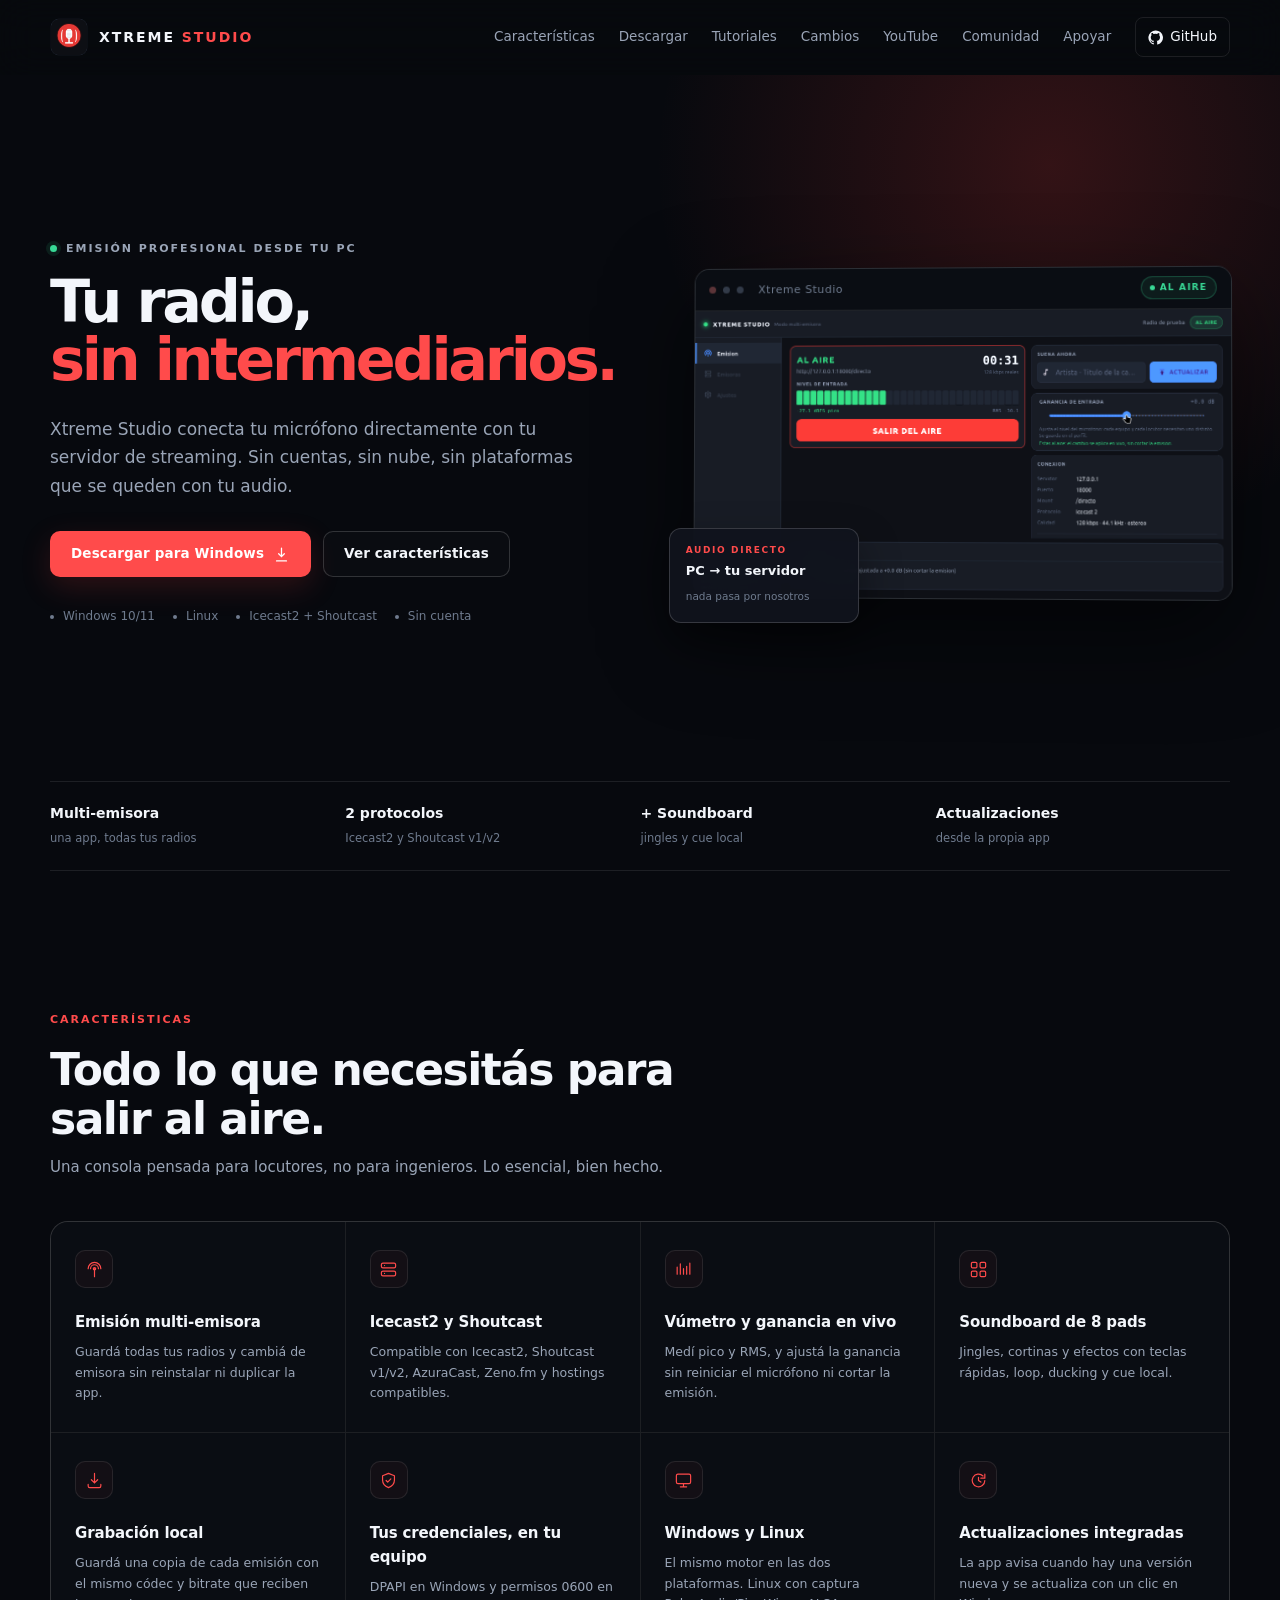
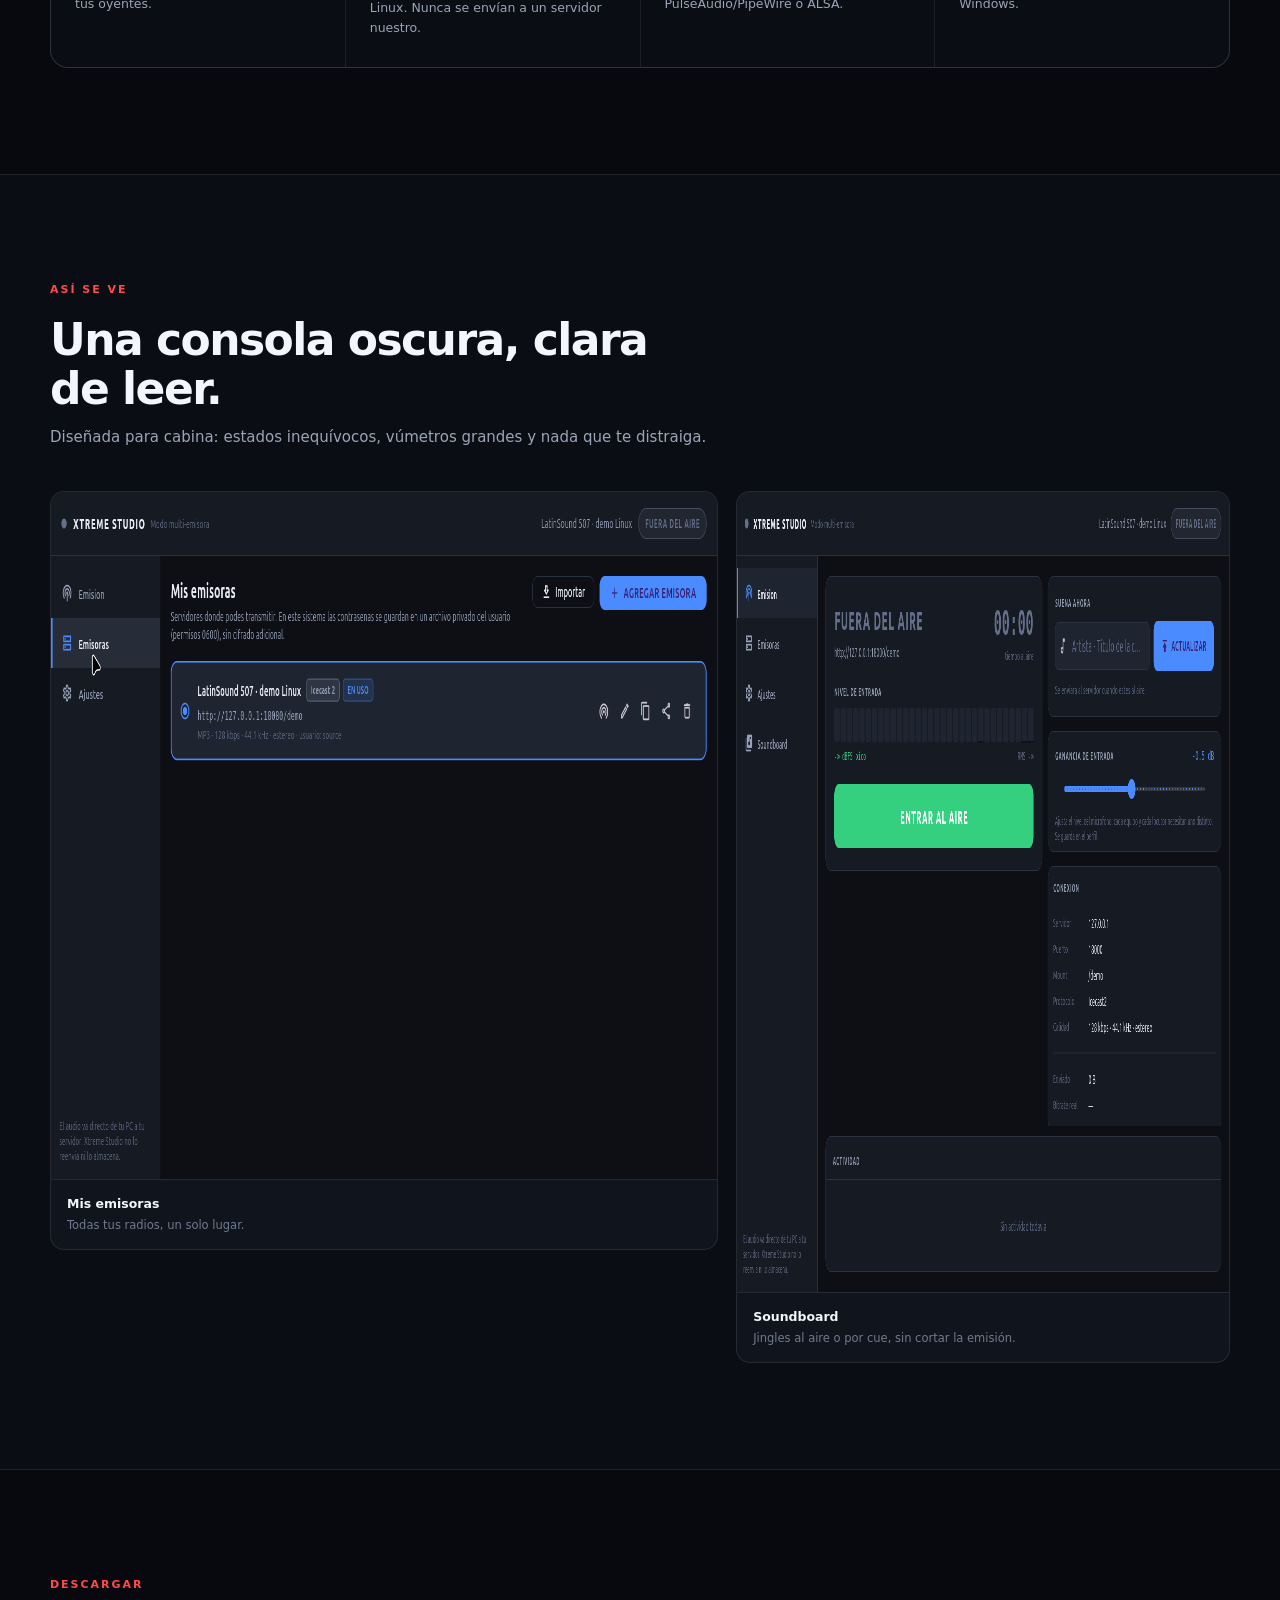
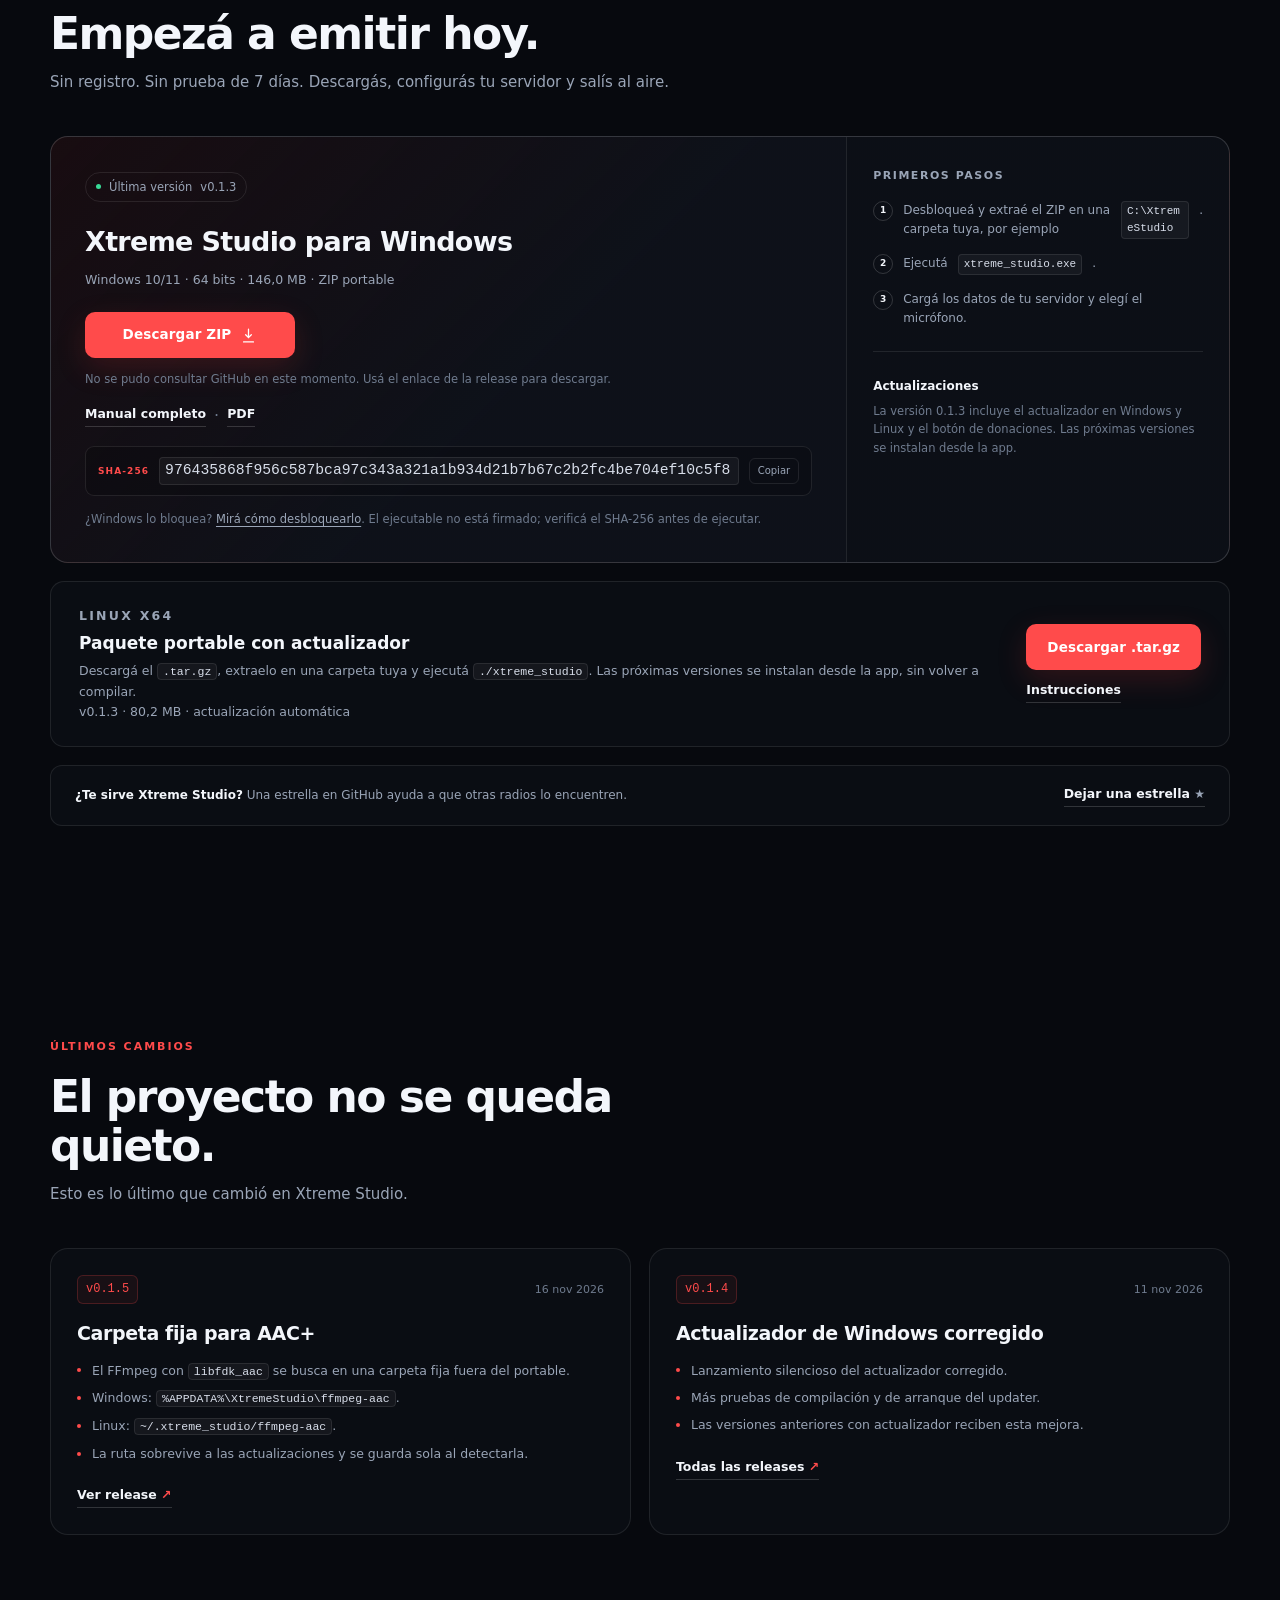
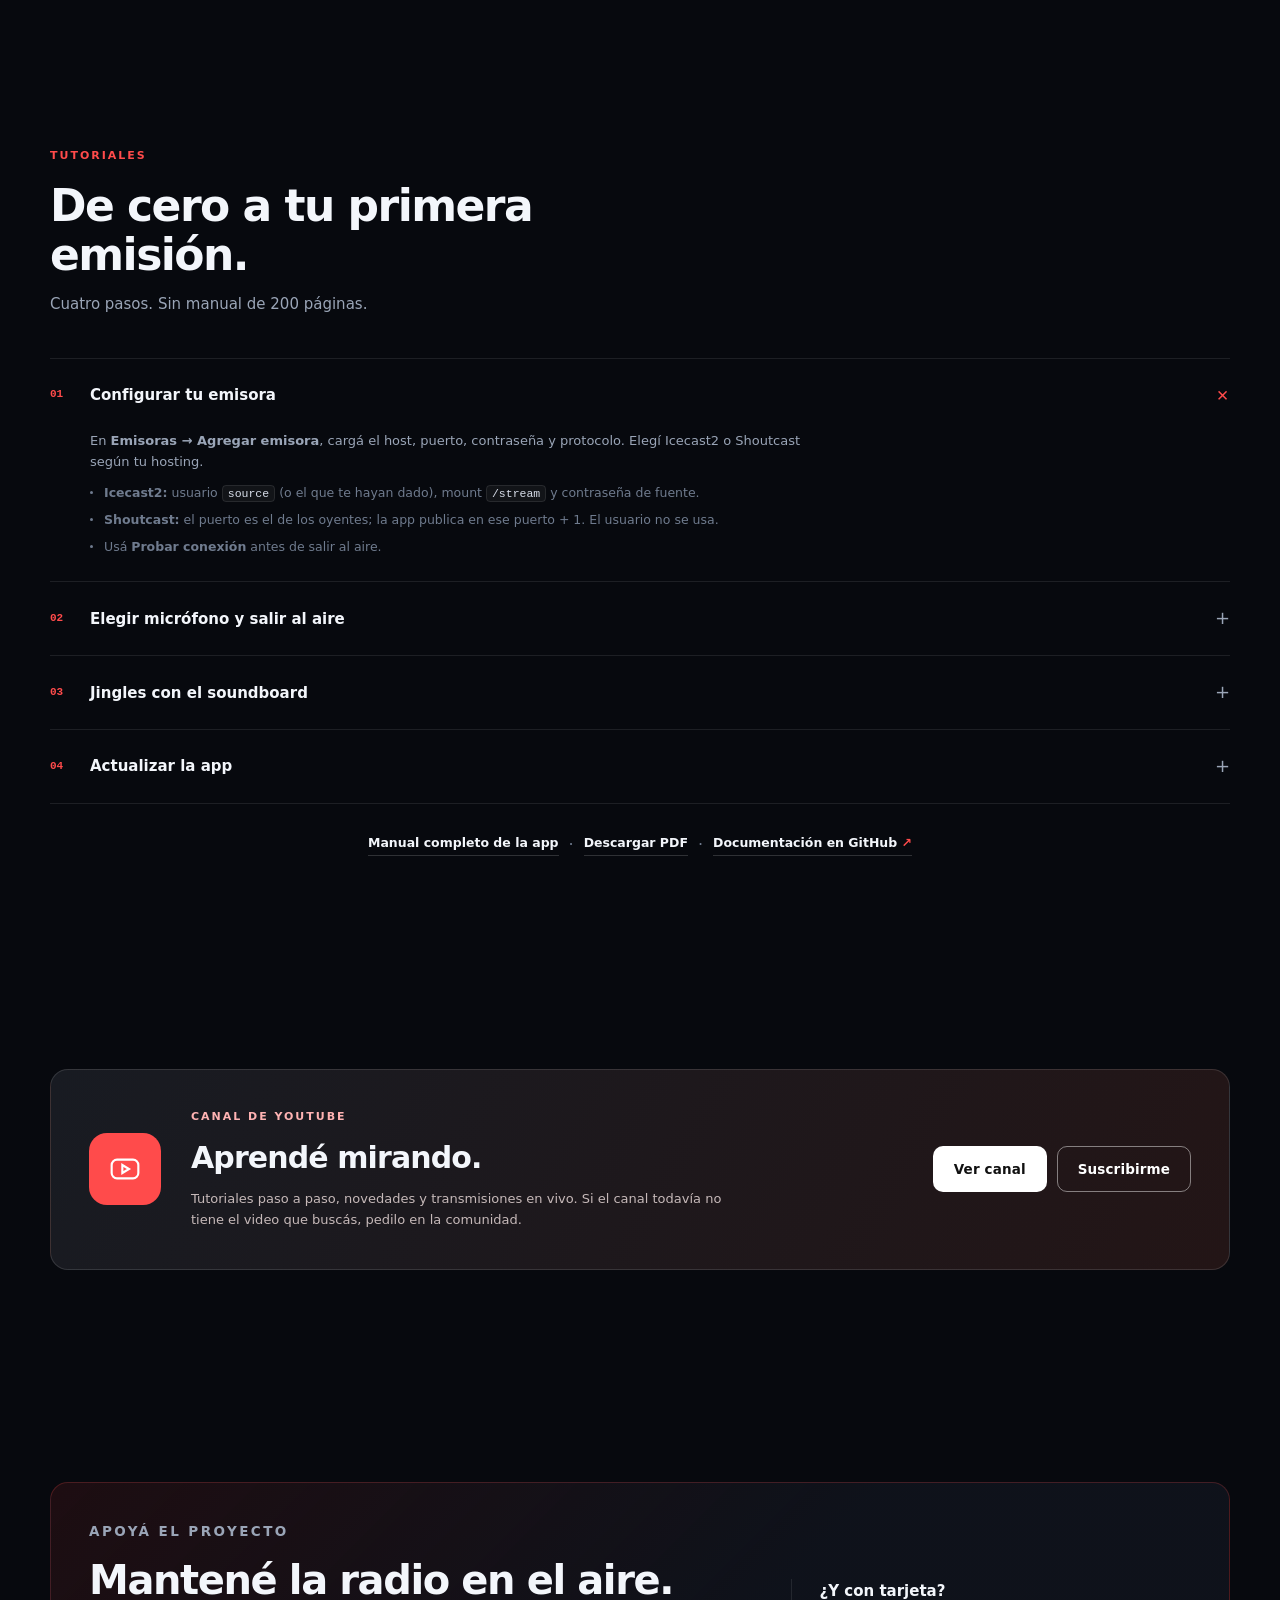
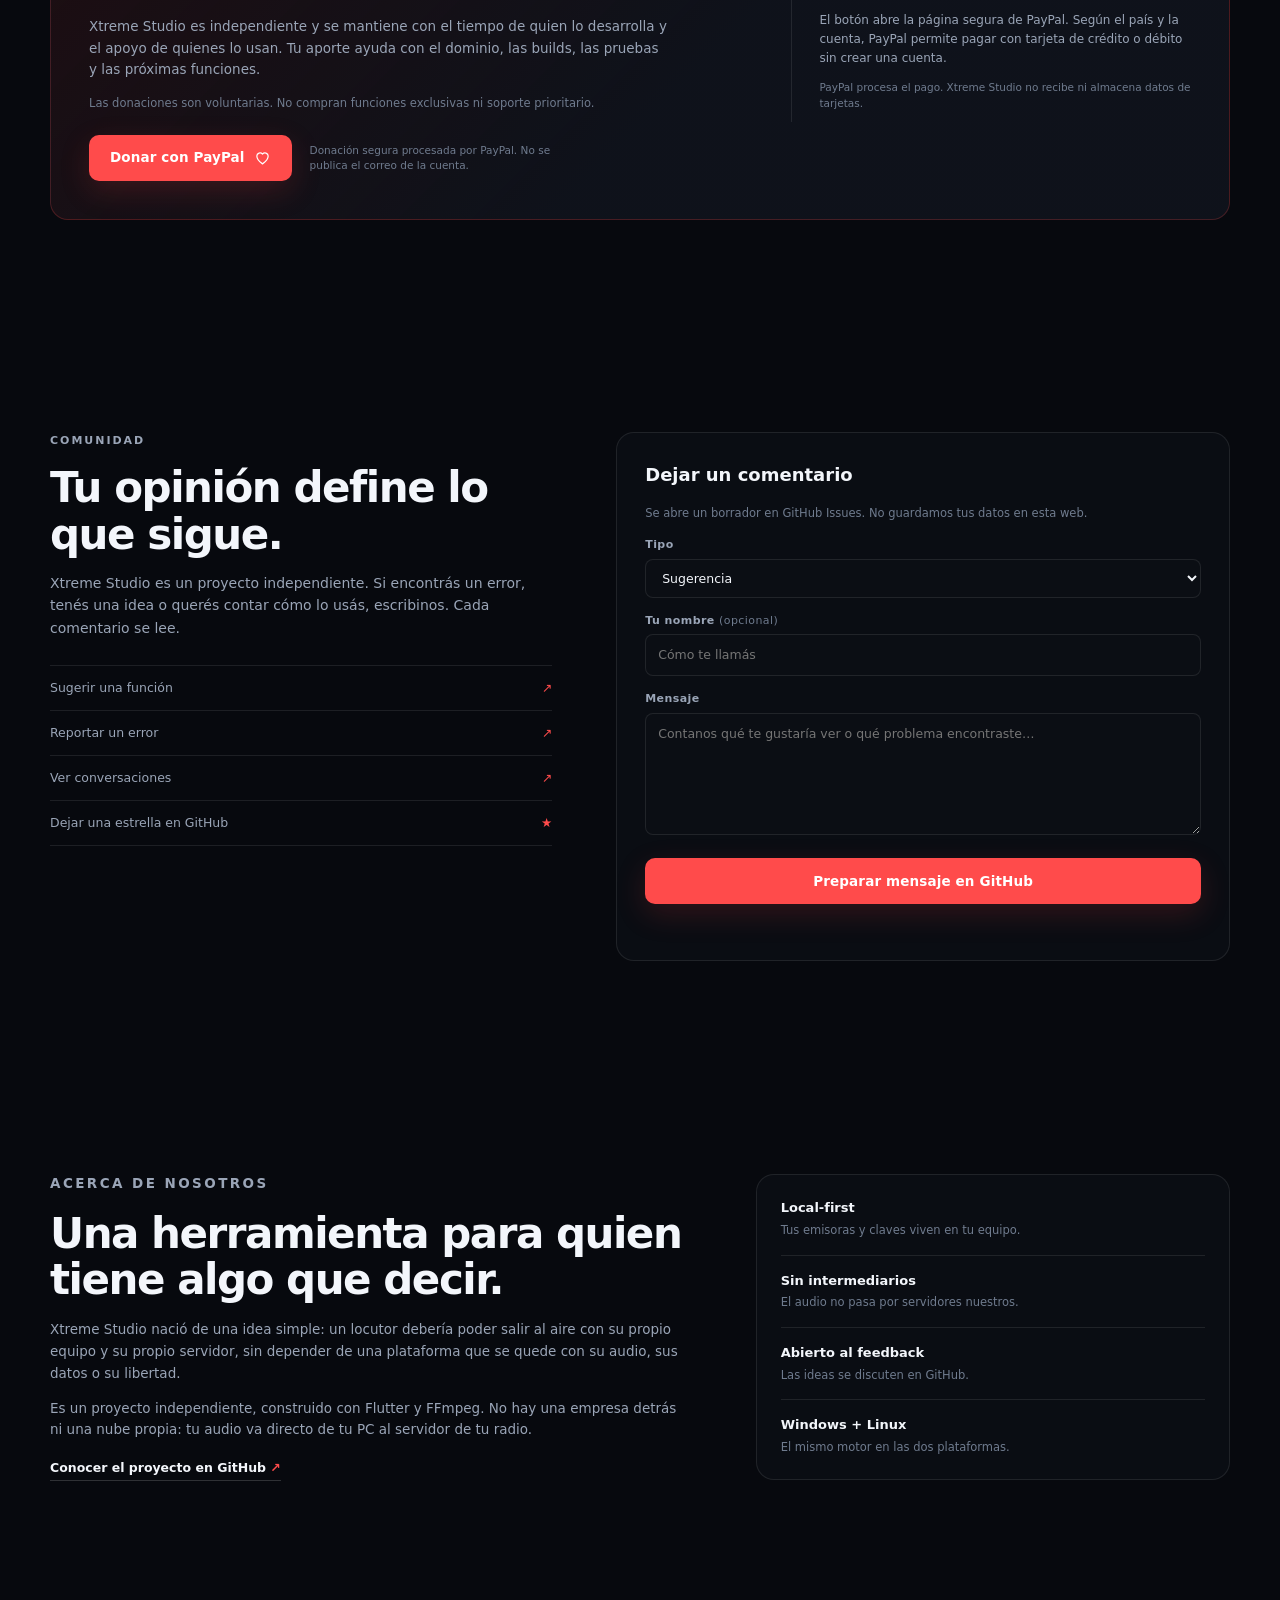
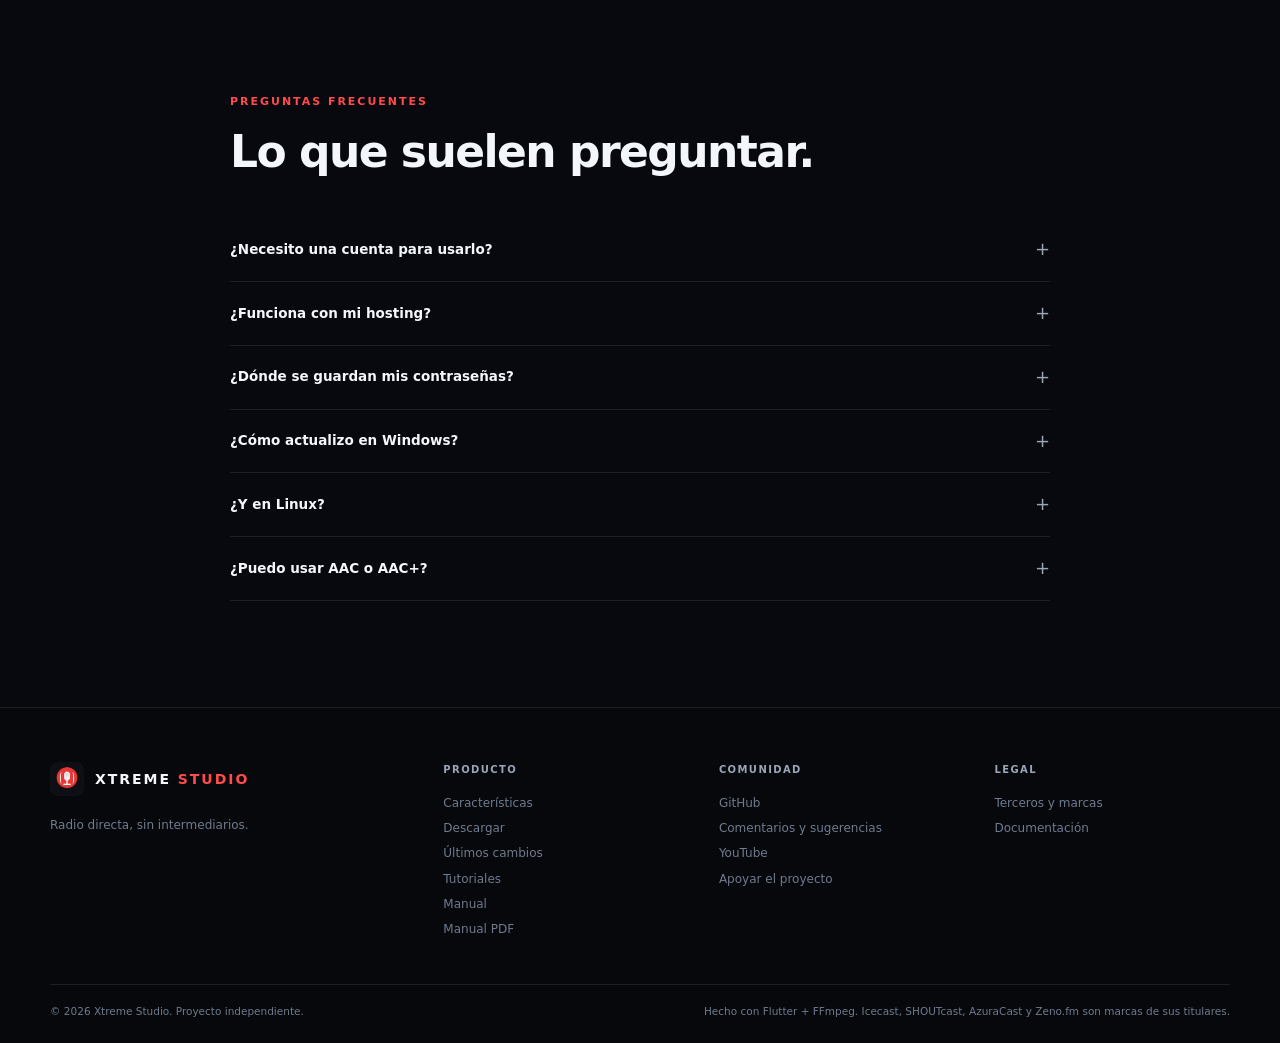
==== site/index.html @ 7293d13a "AAC+: FFmpeg en carpeta fija fuera del portable" ====
<!doctype html>
<html lang="es">
<head>
  <meta charset="utf-8">
  <meta name="viewport" content="width=device-width, initial-scale=1">
  <title>Xtreme Studio — radio directa, sin intermediarios</title>
  <meta name="description" content="Consola de emisión multi-emisora para radio. Publicá directo a tu servidor Icecast2 o Shoutcast desde Windows y Linux. Vúmetro, soundboard, grabación y actualizaciones.">
  <meta name="theme-color" content="#080a0f">
  <link rel="canonical" href="https://envidia1972-create.github.io/xtreme_studio/">
  <link rel="icon" href="assets/favicon.ico" sizes="any">
  <link rel="icon" type="image/png" href="assets/favicon.png">
  <link rel="apple-touch-icon" href="assets/icon.png">
  <link rel="manifest" href="manifest.webmanifest">

  <meta property="og:type" content="website">
  <meta property="og:locale" content="es_PA">
  <meta property="og:site_name" content="Xtreme Studio">
  <meta property="og:title" content="Xtreme Studio — radio directa, sin intermediarios">
  <meta property="og:description" content="Emisión multi-emisora para radio, directo de tu PC a tu servidor. Windows y Linux.">
  <meta property="og:url" content="https://envidia1972-create.github.io/xtreme_studio/">
  <meta property="og:image" content="https://envidia1972-create.github.io/xtreme_studio/assets/og.png">
  <meta name="twitter:card" content="summary_large_image">
  <meta name="twitter:title" content="Xtreme Studio">
  <meta name="twitter:description" content="Radio directa, sin intermediarios. Windows y Linux.">
  <meta name="twitter:image" content="https://envidia1972-create.github.io/xtreme_studio/assets/og.png">

  <link rel="stylesheet" href="styles.css">
  <script type="application/ld+json">
  {
    "@context": "https://schema.org",
    "@type": "SoftwareApplication",
    "name": "Xtreme Studio",
    "applicationCategory": "MultimediaApplication",
    "operatingSystem": "Windows 10, Windows 11, Linux",
    "description": "Consola de emisión multi-emisora para radio con Icecast2 y Shoutcast.",
    "url": "https://envidia1972-create.github.io/xtreme_studio/",
    "downloadUrl": "https://github.com/envidia1972-create/xtreme_studio/releases/latest",
    "offers": { "@type": "Offer", "price": "0", "priceCurrency": "USD" }
  }
  </script>
</head>
<body>
  <a class="skip-link" href="#contenido">Saltar al contenido</a>

  <header class="site-header" id="top">
    <div class="container nav-wrap">
      <a class="brand" href="#inicio" aria-label="Xtreme Studio, inicio">
        <img src="assets/icon.png" alt="" width="38" height="38">
        <span>XTREME <strong>STUDIO</strong></span>
      </a>
      <button class="nav-toggle" type="button" aria-expanded="false" aria-controls="nav-menu" aria-label="Abrir menú">
        <span></span><span></span><span></span>
      </button>
      <nav class="nav" id="nav-menu" aria-label="Navegación principal">
        <a href="#caracteristicas">Características</a>
        <a href="#descargar">Descargar</a>
        <a href="#tutoriales">Tutoriales</a>
        <a href="#cambios">Cambios</a>
        <a href="#youtube">YouTube</a>
        <a href="#comunidad">Comunidad</a>
        <a href="#donar">Apoyar</a>
        <a class="nav-github" href="https://github.com/envidia1972-create/xtreme_studio" target="_blank" rel="noopener">
          <svg viewBox="0 0 24 24" aria-hidden="true"><path d="M12 .8a11.4 11.4 0 0 0-3.6 22.2c.6.1.8-.2.8-.5v-2c-3.2.7-3.9-1.4-3.9-1.4-.5-1.3-1.3-1.7-1.3-1.7-1-.7.1-.7.1-.7 1.1.1 1.7 1.1 1.7 1.1 1 1.7 2.6 1.2 3.2.9.1-.7.4-1.2.7-1.5-2.6-.3-5.3-1.3-5.3-5.8 0-1.3.5-2.3 1.2-3.2-.1-.3-.5-1.5.1-3.2 0 0 1-.3 3.2 1.2a11 11 0 0 1 5.8 0c2.2-1.5 3.2-1.2 3.2-1.2.6 1.7.2 2.9.1 3.2.8.9 1.2 1.9 1.2 3.2 0 4.5-2.7 5.5-5.3 5.8.4.4.8 1.1.8 2.2v3.3c0 .3.2.6.8.5A11.4 11.4 0 0 0 12 .8Z"/></svg>
          GitHub
        </a>
      </nav>
    </div>
  </header>

  <main id="contenido">
    <section class="hero" id="inicio">
      <div class="hero-glow" aria-hidden="true"></div>
      <div class="container hero-grid">
        <div class="hero-copy reveal">
          <p class="eyebrow"><span class="status-dot"></span> Emisión profesional desde tu PC</p>
          <h1>Tu radio,<br><span>sin intermediarios.</span></h1>
          <p class="lead">Xtreme Studio conecta tu micrófono directamente con tu servidor de streaming. Sin cuentas, sin nube, sin plataformas que se queden con tu audio.</p>
          <div class="hero-actions">
            <a class="btn btn-primary" href="#descargar">
              Descargar para Windows
              <svg viewBox="0 0 24 24" aria-hidden="true"><path d="M12 3v12m0 0 4-4m-4 4-4-4M5 21h14"/></svg>
            </a>
            <a class="btn btn-ghost" href="#caracteristicas">Ver características</a>
          </div>
          <ul class="hero-meta" aria-label="Compatibilidad">
            <li>Windows 10/11</li>
            <li>Linux</li>
            <li>Icecast2 + Shoutcast</li>
            <li>Sin cuenta</li>
          </ul>
        </div>

        <div class="hero-visual reveal">
          <div class="app-window">
            <div class="app-window-bar">
              <span class="win-dot"></span><span class="win-dot"></span><span class="win-dot"></span>
              <span>Xtreme Studio</span>
              <span class="onair-pill"><span></span> AL AIRE</span>
            </div>
            <img src="assets/app-live.png" alt="Pantalla de emisión de Xtreme Studio con el vúmetro, el botón Salir del aire y la conexión al servidor" width="1280" height="687">
          </div>
          <div class="floating-card">
            <span class="floating-label">AUDIO DIRECTO</span>
            <strong>PC → tu servidor</strong>
            <small>nada pasa por nosotros</small>
          </div>
        </div>
      </div>

      <div class="container hero-stats">
        <div><strong>Multi-emisora</strong><span>una app, todas tus radios</span></div>
        <div><strong>2 protocolos</strong><span>Icecast2 y Shoutcast v1/v2</span></div>
        <div><strong>+ Soundboard</strong><span>jingles y cue local</span></div>
        <div><strong>Actualizaciones</strong><span>desde la propia app</span></div>
      </div>
    </section>

    <section class="section" id="caracteristicas">
      <div class="container">
        <header class="section-head reveal">
          <p class="eyebrow">Características</p>
          <h2>Todo lo que necesitás para salir al aire.</h2>
          <p>Una consola pensada para locutores, no para ingenieros. Lo esencial, bien hecho.</p>
        </header>

        <div class="feature-grid">
          <article class="feature-card reveal">
            <span class="feature-icon"><svg viewBox="0 0 24 24"><path d="M4 11a8 8 0 0 1 16 0"/><path d="M7 11a5 5 0 0 1 10 0"/><path d="M12 11v10"/><circle cx="12" cy="11" r="1.5"/></svg></span>
            <h3>Emisión multi-emisora</h3>
            <p>Guardá todas tus radios y cambiá de emisora sin reinstalar ni duplicar la app.</p>
          </article>
          <article class="feature-card reveal">
            <span class="feature-icon"><svg viewBox="0 0 24 24"><rect x="3" y="4" width="18" height="6" rx="2"/><rect x="3" y="14" width="18" height="6" rx="2"/><path d="M7 7h.01M7 17h.01"/></svg></span>
            <h3>Icecast2 y Shoutcast</h3>
            <p>Compatible con Icecast2, Shoutcast v1/v2, AzuraCast, Zeno.fm y hostings compatibles.</p>
          </article>
          <article class="feature-card reveal">
            <span class="feature-icon"><svg viewBox="0 0 24 24"><path d="M4 18V9m4 9V5m4 13v-7m4 7V8m4 10V4"/></svg></span>
            <h3>Vúmetro y ganancia en vivo</h3>
            <p>Medí pico y RMS, y ajustá la ganancia sin reiniciar el micrófono ni cortar la emisión.</p>
          </article>
          <article class="feature-card reveal">
            <span class="feature-icon"><svg viewBox="0 0 24 24"><rect x="3" y="3" width="7" height="7" rx="1.5"/><rect x="14" y="3" width="7" height="7" rx="1.5"/><rect x="3" y="14" width="7" height="7" rx="1.5"/><rect x="14" y="14" width="7" height="7" rx="1.5"/></svg></span>
            <h3>Soundboard de 8 pads</h3>
            <p>Jingles, cortinas y efectos con teclas rápidas, loop, ducking y cue local.</p>
          </article>
          <article class="feature-card reveal">
            <span class="feature-icon"><svg viewBox="0 0 24 24"><path d="M12 3v12m0 0 4-4m-4 4-4-4"/><path d="M4 17v2a2 2 0 0 0 2 2h12a2 2 0 0 0 2-2v-2"/></svg></span>
            <h3>Grabación local</h3>
            <p>Guardá una copia de cada emisión con el mismo códec y bitrate que reciben tus oyentes.</p>
          </article>
          <article class="feature-card reveal">
            <span class="feature-icon"><svg viewBox="0 0 24 24"><path d="M12 3 4.5 6v5.5c0 4.6 3.2 7.9 7.5 9.5 4.3-1.6 7.5-4.9 7.5-9.5V6L12 3Z"/><path d="m9 12 2 2 4-4"/></svg></span>
            <h3>Tus credenciales, en tu equipo</h3>
            <p>DPAPI en Windows y permisos 0600 en Linux. Nunca se envían a un servidor nuestro.</p>
          </article>
          <article class="feature-card reveal">
            <span class="feature-icon"><svg viewBox="0 0 24 24"><rect x="3" y="4" width="18" height="12" rx="2"/><path d="M8 20h8m-4-4v4"/></svg></span>
            <h3>Windows y Linux</h3>
            <p>El mismo motor en las dos plataformas. Linux con captura PulseAudio/PipeWire o ALSA.</p>
          </article>
          <article class="feature-card reveal">
            <span class="feature-icon"><svg viewBox="0 0 24 24"><path d="M20 12a8 8 0 1 1-2.3-5.7"/><path d="M20 4v5h-5"/><path d="M12 8v4l3 2"/></svg></span>
            <h3>Actualizaciones integradas</h3>
            <p>La app avisa cuando hay una versión nueva y se actualiza con un clic en Windows.</p>
          </article>
        </div>
      </div>
    </section>

    <section class="section section-showcase">
      <div class="container">
        <header class="section-head reveal">
          <p class="eyebrow">Así se ve</p>
          <h2>Una consola oscura, clara de leer.</h2>
          <p>Diseñada para cabina: estados inequívocos, vúmetros grandes y nada que te distraiga.</p>
        </header>
        <div class="showcase-grid">
          <figure class="shot reveal">
            <img src="assets/app-stations.png" alt="Gestor de emisoras de Xtreme Studio con perfiles y botones de conexión" loading="lazy" width="1280" height="687">
            <figcaption><strong>Mis emisoras</strong><span>Todas tus radios, un solo lugar.</span></figcaption>
          </figure>
          <figure class="shot reveal">
            <img src="assets/app-soundboard.png" alt="Soundboard de Xtreme Studio con ocho pads, volumen master y cue local" loading="lazy" width="1280" height="800">
            <figcaption><strong>Soundboard</strong><span>Jingles al aire o por cue, sin cortar la emisión.</span></figcaption>
          </figure>
        </div>
      </div>
    </section>

    <section class="section" id="descargar">
      <div class="container">
        <header class="section-head reveal">
          <p class="eyebrow">Descargar</p>
          <h2>Empezá a emitir hoy.</h2>
          <p>Sin registro. Sin prueba de 7 días. Descargás, configurás tu servidor y salís al aire.</p>
        </header>

        <div class="download-card reveal">
          <div class="download-main">
            <div class="release-badge"><span class="status-dot"></span> Última versión <span id="release-version">v0.1.3</span></div>
            <h3>Xtreme Studio para Windows</h3>
            <p class="download-meta"><span id="release-platform">Windows 10/11 · 64 bits</span> · <span id="release-size">146,0 MB</span> · ZIP portable</p>
            <a class="btn btn-primary btn-download" id="download-button" href="https://github.com/envidia1972-create/xtreme_studio/releases/download/v0.1.3/XtremeStudio-0.1.3-windows-x64.zip">
              Descargar ZIP
              <svg viewBox="0 0 24 24" aria-hidden="true"><path d="M12 3v12m0 0 4-4m-4 4-4-4M5 21h14"/></svg>
            </a>
            <p class="download-status" id="release-status" role="status">Comprobando la última versión en GitHub…</p>
            <a class="text-link" id="release-link" href="https://github.com/envidia1972-create/xtreme_studio/releases/latest" target="_blank" rel="noopener" hidden>Ver release en GitHub <span>↗</span></a>
            <div class="manual-links">
              <a class="text-link" href="manual.html">Manual completo</a>
              <span>·</span>
              <a class="text-link" href="assets/xtreme-studio-manual.pdf" download>PDF</a>
            </div>
            <div class="checksum">
              <span>SHA-256</span>
              <code id="release-checksum">976435868f956c587bca97c343a321a1b934d21b7b67c2b2fc4be704ef10c5f8</code>
              <button class="copy-button" id="copy-checksum" type="button" aria-label="Copiar checksum">Copiar</button>
            </div>
            <p class="small-note">¿Windows lo bloquea? <a href="https://github.com/envidia1972-create/xtreme_studio/blob/master/README.md#windows-bloquea-el-exe-descargado" target="_blank" rel="noopener">Mirá cómo desbloquearlo</a>. El ejecutable no está firmado; verificá el SHA-256 antes de ejecutar.</p>
          </div>
          <aside class="download-aside">
            <h4>Primeros pasos</h4>
            <ol class="steps">
              <li><span>1</span> Desbloqueá y extraé el ZIP en una carpeta tuya, por ejemplo <code>C:\XtremeStudio</code>.</li>
              <li><span>2</span> Ejecutá <code>xtreme_studio.exe</code>.</li>
              <li><span>3</span> Cargá los datos de tu servidor y elegí el micrófono.</li>
            </ol>
            <div class="aside-note">
              <strong>Actualizaciones</strong>
              <p>La versión 0.1.3 incluye el actualizador en Windows y Linux y el botón de donaciones. Las próximas versiones se instalan desde la app.</p>
            </div>
          </aside>
        </div>

        <div class="linux-card reveal">
          <div>
            <p class="eyebrow">Linux x64</p>
            <h3>Paquete portable con actualizador</h3>
            <p>Descargá el <code>.tar.gz</code>, extraelo en una carpeta tuya y ejecutá <code>./xtreme_studio</code>. Las próximas versiones se instalan desde la app, sin volver a compilar.</p>
            <p class="linux-meta" id="linux-release-meta">v0.1.3 · 80,2 MB · actualización automática</p>
          </div>
          <div class="linux-actions">
            <a class="btn btn-primary" id="linux-download" href="https://github.com/envidia1972-create/xtreme_studio/releases/download/v0.1.3/XtremeStudio-0.1.3-linux-x64.tar.gz" target="_blank" rel="noopener">Descargar .tar.gz</a>
            <a class="text-link" href="manual.html#linux">Instrucciones</a>
          </div>
        </div>

        <div class="star-cta reveal">
          <span><strong>¿Te sirve Xtreme Studio?</strong> Una estrella en GitHub ayuda a que otras radios lo encuentren.</span>
          <a class="text-link" href="https://github.com/envidia1972-create/xtreme_studio/stargazers" target="_blank" rel="noopener">Dejar una estrella <span>★</span></a>
        </div>
      </div>
    </section>

    <section class="section" id="cambios">
      <div class="container">
        <header class="section-head reveal">
          <p class="eyebrow">Últimos cambios</p>
          <h2>El proyecto no se queda quieto.</h2>
          <p>Esto es lo último que cambió en Xtreme Studio.</p>
        </header>

        <div class="changes-grid">
          <article class="release-card reveal">
            <div class="release-head">
              <span class="version">v0.1.5</span>
              <time datetime="2026-11-16">16 nov 2026</time>
            </div>
            <h3>Carpeta fija para AAC+</h3>
            <ul>
              <li>El FFmpeg con <code>libfdk_aac</code> se busca en una carpeta fija fuera del portable.</li>
              <li>Windows: <code>%APPDATA%\XtremeStudio\ffmpeg-aac</code>.</li>
              <li>Linux: <code>~/.xtreme_studio/ffmpeg-aac</code>.</li>
              <li>La ruta sobrevive a las actualizaciones y se guarda sola al detectarla.</li>
            </ul>
            <a class="text-link" href="https://github.com/envidia1972-create/xtreme_studio/releases/tag/v0.1.5" target="_blank" rel="noopener">Ver release <span>↗</span></a>
          </article>
          <article class="release-card reveal">
            <div class="release-head">
              <span class="version">v0.1.4</span>
              <time datetime="2026-11-11">11 nov 2026</time>
            </div>
            <h3>Actualizador de Windows corregido</h3>
            <ul>
              <li>Lanzamiento silencioso del actualizador corregido.</li>
              <li>Más pruebas de compilación y de arranque del updater.</li>
              <li>Las versiones anteriores con actualizador reciben esta mejora.</li>
            </ul>
            <a class="text-link" href="https://github.com/envidia1972-create/xtreme_studio/releases" target="_blank" rel="noopener">Todas las releases <span>↗</span></a>
          </article>
        </div>
      </div>
    </section>

    <section class="section" id="tutoriales">
      <div class="container">
        <header class="section-head reveal">
          <p class="eyebrow">Tutoriales</p>
          <h2>De cero a tu primera emisión.</h2>
          <p>Cuatro pasos. Sin manual de 200 páginas.</p>
        </header>
        <div class="tutorial-list">
          <details class="tutorial reveal" open>
            <summary><span class="tutorial-num">01</span><span>Configurar tu emisora</span><span class="summary-icon">+</span></summary>
            <div class="tutorial-body">
              <p>En <strong>Emisoras → Agregar emisora</strong>, cargá el host, puerto, contraseña y protocolo. Elegí Icecast2 o Shoutcast según tu hosting.</p>
              <ul>
                <li><strong>Icecast2:</strong> usuario <code>source</code> (o el que te hayan dado), mount <code>/stream</code> y contraseña de fuente.</li>
                <li><strong>Shoutcast:</strong> el puerto es el de los oyentes; la app publica en ese puerto + 1. El usuario no se usa.</li>
                <li>Usá <strong>Probar conexión</strong> antes de salir al aire.</li>
              </ul>
            </div>
          </details>
          <details class="tutorial reveal">
            <summary><span class="tutorial-num">02</span><span>Elegir micrófono y salir al aire</span><span class="summary-icon">+</span></summary>
            <div class="tutorial-body">
              <p>En <strong>Ajustes → Entrada de audio</strong>, elegí tu micrófono o consola. Después, en <strong>Emisión</strong>, verificá el vúmetro y pulsá <strong>Entrar al aire</strong>.</p>
              <ul>
                <li>El vúmetro funciona también fuera del aire.</li>
                <li>Ajustá la ganancia en vivo sin cortar la emisión.</li>
                <li>Escribí el “suena ahora” antes o después de salir al aire.</li>
              </ul>
            </div>
          </details>
          <details class="tutorial reveal">
            <summary><span class="tutorial-num">03</span><span>Jingles con el soundboard</span><span class="summary-icon">+</span></summary>
            <div class="tutorial-body">
              <p>Abrí <strong>Soundboard</strong>, agregá tus archivos y asignales una tecla. Fuera del aire se reproducen por cue local; al aire se mezclan con tu voz.</p>
              <ul>
                <li>Teclas <code>1–8</code> o <code>F1–F8</code>.</li>
                <li>Ajustá el ducking para que el jingle no tape tu voz.</li>
                <li>El botón de auriculares reproduce solo en tu equipo.</li>
              </ul>
            </div>
          </details>
          <details class="tutorial reveal">
            <summary><span class="tutorial-num">04</span><span>Actualizar la app</span><span class="summary-icon">+</span></summary>
            <div class="tutorial-body">
              <p>En Windows, la app comprueba si hay una versión nueva al arrancar. Cuando aparece el aviso, salí del aire y pulsá <strong>Actualizar</strong>.</p>
              <ul>
                <li>La descarga se verifica con SHA-256.</li>
                <li>Se guarda una copia de seguridad antes de reemplazar los archivos.</li>
                <li>En Linux, por ahora, la actualización es manual compilando el proyecto.</li>
              </ul>
            </div>
          </details>
        </div>
        <div class="center-cta">
          <a class="text-link" href="manual.html">Manual completo de la app</a>
          <span class="dot-sep">·</span>
          <a class="text-link" href="assets/xtreme-studio-manual.pdf" download>Descargar PDF</a>
          <span class="dot-sep">·</span>
          <a class="text-link" href="https://github.com/envidia1972-create/xtreme_studio/blob/master/README.md" target="_blank" rel="noopener">Documentación en GitHub <span>↗</span></a>
        </div>
      </div>
    </section>

    <section class="section" id="youtube">
      <div class="container">
        <div class="youtube-card reveal">
          <div class="youtube-icon">
            <svg viewBox="0 0 24 24" aria-hidden="true"><rect x="2" y="5" width="20" height="14" rx="4"/><path d="m10 9 5 3-5 3V9Z"/></svg>
          </div>
          <div class="youtube-copy">
            <p class="eyebrow">Canal de YouTube</p>
            <h2>Aprendé mirando.</h2>
            <p>Tutoriales paso a paso, novedades y transmisiones en vivo. Si el canal todavía no tiene el video que buscás, pedilo en la comunidad.</p>
          </div>
          <div class="youtube-actions">
            <a class="btn btn-light" data-youtube href="https://www.youtube.com/@XtremeStudio" target="_blank" rel="noopener">Ver canal</a>
            <a class="btn btn-outline-light" data-youtube href="https://www.youtube.com/@XtremeStudio?sub_confirmation=1" target="_blank" rel="noopener">Suscribirme</a>
          </div>
        </div>
      </div>
    </section>

    <section class="section" id="donar">
      <div class="container">
        <div class="donate-card reveal">
          <div class="donate-copy">
            <p class="eyebrow">Apoyá el proyecto</p>
            <h2>Mantené la radio en el aire.</h2>
            <p>Xtreme Studio es independiente y se mantiene con el tiempo de quien lo desarrolla y el apoyo de quienes lo usan. Tu aporte ayuda con el dominio, las builds, las pruebas y las próximas funciones.</p>
            <p class="donate-note">Las donaciones son voluntarias. No compran funciones exclusivas ni soporte prioritario.</p>
            <div class="donate-actions">
              <a class="btn btn-primary" href="https://www.paypal.com/donate/?hosted_button_id=URNUVG7CSFFFQ" target="_blank" rel="noopener">
                Donar con PayPal
                <svg viewBox="0 0 24 24" aria-hidden="true"><path d="M12 21s-8-5.3-8-11a4.5 4.5 0 0 1 8-2.8A4.5 4.5 0 0 1 20 10c0 5.7-8 11-8 11Z"/></svg>
              </a>
              <span class="donate-private">Donación segura procesada por PayPal. No se publica el correo de la cuenta.</span>
            </div>
          </div>
          <aside class="donate-aside">
            <h3>¿Y con tarjeta?</h3>
            <p>El botón abre la página segura de PayPal. Según el país y la cuenta, PayPal permite pagar con tarjeta de crédito o débito sin crear una cuenta.</p>
            <p class="small-note">PayPal procesa el pago. Xtreme Studio no recibe ni almacena datos de tarjetas.</p>
          </aside>
        </div>
      </div>
    </section>

    <section class="section" id="comunidad">
      <div class="container community-grid">
        <div class="community-copy reveal">
          <p class="eyebrow">Comunidad</p>
          <h2>Tu opinión define lo que sigue.</h2>
          <p>Xtreme Studio es un proyecto independiente. Si encontrás un error, tenés una idea o querés contar cómo lo usás, escribinos. Cada comentario se lee.</p>
          <div class="community-links">
            <a href="https://github.com/envidia1972-create/xtreme_studio/issues/new?template=sugerencia.yml" target="_blank" rel="noopener">Sugerir una función <span>↗</span></a>
            <a href="https://github.com/envidia1972-create/xtreme_studio/issues/new?template=error.yml" target="_blank" rel="noopener">Reportar un error <span>↗</span></a>
            <a href="https://github.com/envidia1972-create/xtreme_studio/issues" target="_blank" rel="noopener">Ver conversaciones <span>↗</span></a>
            <a href="https://github.com/envidia1972-create/xtreme_studio/stargazers" target="_blank" rel="noopener">Dejar una estrella en GitHub <span>★</span></a>
          </div>
        </div>
        <form class="feedback-card reveal" id="feedback-form">
          <h3>Dejar un comentario</h3>
          <p class="small-note">Se abre un borrador en GitHub Issues. No guardamos tus datos en esta web.</p>
          <label for="feedback-type">Tipo</label>
          <select id="feedback-type" name="type">
            <option value="Sugerencia">Sugerencia</option>
            <option value="Error">Error</option>
            <option value="Comentario">Comentario</option>
          </select>
          <label for="feedback-name">Tu nombre <span>(opcional)</span></label>
          <input id="feedback-name" name="name" type="text" autocomplete="name" placeholder="Cómo te llamás">
          <label for="feedback-message">Mensaje</label>
          <textarea id="feedback-message" name="message" rows="5" required placeholder="Contanos qué te gustaría ver o qué problema encontraste…"></textarea>
          <button class="btn btn-primary" type="submit">Preparar mensaje en GitHub</button>
          <p class="form-note" id="feedback-note" role="status"></p>
        </form>
      </div>
    </section>

    <section class="section" id="acerca">
      <div class="container about-grid">
        <div class="reveal">
          <p class="eyebrow">Acerca de nosotros</p>
          <h2>Una herramienta para quien tiene algo que decir.</h2>
          <p>Xtreme Studio nació de una idea simple: un locutor debería poder salir al aire con su propio equipo y su propio servidor, sin depender de una plataforma que se quede con su audio, sus datos o su libertad.</p>
          <p>Es un proyecto independiente, construido con Flutter y FFmpeg. No hay una empresa detrás ni una nube propia: tu audio va directo de tu PC al servidor de tu radio.</p>
          <a class="text-link" href="https://github.com/envidia1972-create/xtreme_studio" target="_blank" rel="noopener">Conocer el proyecto en GitHub <span>↗</span></a>
        </div>
        <div class="values-card reveal">
          <div><strong>Local-first</strong><span>Tus emisoras y claves viven en tu equipo.</span></div>
          <div><strong>Sin intermediarios</strong><span>El audio no pasa por servidores nuestros.</span></div>
          <div><strong>Abierto al feedback</strong><span>Las ideas se discuten en GitHub.</span></div>
          <div><strong>Windows + Linux</strong><span>El mismo motor en las dos plataformas.</span></div>
        </div>
      </div>
    </section>

    <section class="section" id="faq">
      <div class="container narrow">
        <header class="section-head reveal">
          <p class="eyebrow">Preguntas frecuentes</p>
          <h2>Lo que suelen preguntar.</h2>
        </header>
        <details class="faq reveal"><summary>¿Necesito una cuenta para usarlo?<span>+</span></summary><p>No. Descargás la app, cargás los datos de tu servidor y listo. No hay registro ni inicio de sesión.</p></details>
        <details class="faq reveal"><summary>¿Funciona con mi hosting?<span>+</span></summary><p>Si habla Icecast2, Shoutcast v1/v2 o es compatible (AzuraCast, Zeno.fm y similares), debería funcionar. Usá “Probar conexión” y, si el tipo de servidor no coincide, la app te lo indica.</p></details>
        <details class="faq reveal"><summary>¿Dónde se guardan mis contraseñas?<span>+</span></summary><p>En tu equipo. En Windows se cifran con DPAPI; en Linux se guardan en un archivo privado con permisos 0600. No se envían a ningún servidor nuestro.</p></details>
        <details class="faq reveal"><summary>¿Cómo actualizo en Windows?<span>+</span></summary><p>La app revisa GitHub Releases al arrancar. Si hay una versión nueva, mostramos un aviso y podés actualizar con un clic. La primera instalación de la versión actual se hace manualmente.</p></details>
        <details class="faq reveal"><summary>¿Y en Linux?<span>+</span></summary><p>La app funciona en Linux y compila desde el código. El actualizador automático de Linux todavía está pendiente; por ahora se actualiza compilando una versión nueva.</p></details>
        <details class="faq reveal"><summary>¿Puedo usar AAC o AAC+?<span>+</span></summary><p>MP3 y AAC-LC funcionan con el FFmpeg incluido. AAC+ necesita una build de FFmpeg con <code>libfdk_aac</code>. Guardala en la carpeta fija que muestra la app (fuera del portable) para que no se pierda al actualizar. Hay una build nofree para Windows y las instrucciones completas en el <a href="manual.html#aac">manual</a>. También podés <a href="https://github.com/AnimMouse/ffmpeg-autobuild/releases/latest" target="_blank" rel="noopener">descargar la build nonfree</a>; leé la advertencia de licencia antes de usarla.</p></details>
      </div>
    </section>
  </main>

  <footer class="site-footer">
    <div class="container footer-grid">
      <div class="footer-brand">
        <a class="brand" href="#inicio"><img src="assets/icon.png" alt="" width="34" height="34"><span>XTREME <strong>STUDIO</strong></span></a>
        <p>Radio directa, sin intermediarios.</p>
      </div>
      <div class="footer-col">
        <h4>Producto</h4>
        <a href="#caracteristicas">Características</a>
        <a href="#descargar">Descargar</a>
        <a href="#cambios">Últimos cambios</a>
        <a href="#tutoriales">Tutoriales</a>
        <a href="manual.html">Manual</a>
        <a href="assets/xtreme-studio-manual.pdf" download>Manual PDF</a>
      </div>
      <div class="footer-col">
        <h4>Comunidad</h4>
        <a href="https://github.com/envidia1972-create/xtreme_studio" target="_blank" rel="noopener">GitHub</a>
        <a href="https://github.com/envidia1972-create/xtreme_studio/issues" target="_blank" rel="noopener">Comentarios y sugerencias</a>
        <a data-youtube href="https://www.youtube.com/@XtremeStudio" target="_blank" rel="noopener">YouTube</a>
        <a href="#donar">Apoyar el proyecto</a>
      </div>
      <div class="footer-col">
        <h4>Legal</h4>
        <a href="https://github.com/envidia1972-create/xtreme_studio/blob/master/THIRD_PARTY.md" target="_blank" rel="noopener">Terceros y marcas</a>
        <a href="https://github.com/envidia1972-create/xtreme_studio/blob/master/README.md" target="_blank" rel="noopener">Documentación</a>
      </div>
    </div>
    <div class="container footer-bottom">
      <span>© <span id="year">2026</span> Xtreme Studio. Proyecto independiente.</span>
      <span>Hecho con Flutter + FFmpeg. Icecast, SHOUTcast, AzuraCast y Zeno.fm son marcas de sus titulares.</span>
    </div>
  </footer>

  <script src="app.js" defer></script>
</body>
</html>
---- site/styles.css ----
/* Xtreme Studio — sitio estático minimalista. */
:root {
  --bg: #07090e;
  --bg-soft: #0a0d13;
  --surface: #10141d;
  --surface-2: #151b26;
  --line: rgba(255, 255, 255, .09);
  --line-strong: rgba(255, 255, 255, .16);
  --text: #f3f6fb;
  --muted: #9aa5b7;
  --muted-2: #6f7b8e;
  --red: #ff4b4b;
  --red-deep: #e53935;
  --green: #38d996;
  --blue: #5b9dff;
  --radius: 18px;
  --max: 1180px;
  --sans: "Inter", "Segoe UI", system-ui, -apple-system, BlinkMacSystemFont, "Helvetica Neue", Arial, sans-serif;
  --mono: "JetBrains Mono", "Cascadia Code", "SFMono-Regular", Consolas, monospace;
}

* { box-sizing: border-box; }
[hidden] { display: none !important; }
html { scroll-behavior: smooth; color-scheme: dark; }
body {
  margin: 0;
  background: var(--bg);
  color: var(--text);
  font-family: var(--sans);
  font-size: 16px;
  line-height: 1.6;
  -webkit-font-smoothing: antialiased;
  overflow-x: hidden;
}
img { max-width: 100%; display: block; }
a { color: inherit; text-decoration: none; }
button, input, select, textarea { font: inherit; }
::selection { background: var(--red); color: white; }
:focus-visible { outline: 2px solid var(--red); outline-offset: 3px; }

.container { width: min(var(--max), calc(100% - 48px)); margin-inline: auto; }
.skip-link {
  position: fixed; top: 10px; left: 10px; z-index: 200;
  background: var(--red); color: white; padding: 10px 14px;
  border-radius: 8px; transform: translateY(-160%);
}
.skip-link:focus { transform: translateY(0); }

/* Header */
.site-header {
  position: sticky; top: 0; z-index: 100;
  background: rgba(7, 9, 14, .78);
  backdrop-filter: blur(18px);
  border-bottom: 1px solid transparent;
  transition: border-color .25s ease, background .25s ease;
}
.site-header.scrolled { border-color: var(--line); background: rgba(7, 9, 14, .92); }
.nav-wrap { height: 74px; display: flex; align-items: center; gap: 28px; }
.brand { display: inline-flex; align-items: center; gap: 11px; font-weight: 800; letter-spacing: .14em; font-size: 14px; white-space: nowrap; }
.brand img { border-radius: 9px; }
.brand strong { color: var(--red); font-weight: 800; }
.nav { display: flex; align-items: center; gap: 24px; margin-left: auto; }
.nav a { color: var(--muted); font-size: 13.5px; font-weight: 500; transition: color .2s ease; }
.nav a:hover { color: var(--text); }
.nav-github { display: inline-flex; align-items: center; gap: 7px; color: var(--text) !important; border: 1px solid var(--line); border-radius: 8px; padding: 8px 12px; }
.nav-github svg { width: 15px; height: 15px; fill: currentColor; }
.nav-toggle { display: none; margin-left: auto; width: 40px; height: 40px; border: 1px solid var(--line); background: transparent; border-radius: 9px; padding: 10px; }
.nav-toggle span { display: block; height: 1px; background: var(--text); margin: 4px 0; transition: transform .2s ease, opacity .2s ease; }

/* Hero */
.hero { position: relative; padding: 78px 0 34px; overflow: hidden; }
.hero-glow {
  position: absolute; width: 900px; height: 900px; right: -220px; top: -360px;
  background: radial-gradient(circle, rgba(229,57,53,.20), rgba(229,57,53,0) 62%);
  pointer-events: none;
}
.hero-grid { position: relative; display: grid; grid-template-columns: 1.04fr .96fr; gap: 58px; align-items: center; min-height: 560px; }
.hero-copy { animation: rise .7s ease both; }
.eyebrow {
  margin: 0 0 16px; color: var(--muted); font-size: 11px; font-weight: 700;
  letter-spacing: .18em; text-transform: uppercase; display: flex; align-items: center; gap: 9px;
}
.status-dot { width: 7px; height: 7px; border-radius: 50%; background: var(--green); box-shadow: 0 0 0 4px rgba(56,217,150,.10); display: inline-block; flex: none; }
.hero h1 { margin: 0; font-size: clamp(36px, 4.6vw, 62px); line-height: .98; letter-spacing: -.055em; font-weight: 800; }
.hero h1 span { color: var(--red); }
.lead { max-width: 540px; margin: 26px 0 0; color: var(--muted); font-size: 17px; line-height: 1.7; }
.hero-actions { display: flex; flex-wrap: wrap; gap: 12px; margin-top: 30px; }
.btn {
  display: inline-flex; align-items: center; justify-content: center; gap: 9px;
  min-height: 46px; padding: 0 20px; border-radius: 10px; border: 1px solid transparent;
  font-size: 13.5px; font-weight: 700; letter-spacing: .01em; cursor: pointer;
  transition: transform .2s ease, background .2s ease, border-color .2s ease, color .2s ease;
}
.btn svg { width: 17px; height: 17px; fill: none; stroke: currentColor; stroke-width: 1.8; stroke-linecap: round; stroke-linejoin: round; }
.btn:hover { transform: translateY(-1px); }
.btn-primary { background: var(--red); color: white; box-shadow: 0 10px 30px rgba(229,57,53,.18); }
.btn-primary:hover { background: #ff5d5d; }
.btn-ghost { border-color: var(--line-strong); color: var(--text); background: rgba(255,255,255,.015); }
.btn-ghost:hover { border-color: rgba(255,255,255,.30); background: rgba(255,255,255,.04); }
.btn-light { background: #fff; color: #111; }
.btn-outline-light { border-color: rgba(255,255,255,.45); color: #fff; }
.hero-meta { display: flex; flex-wrap: wrap; gap: 10px 18px; margin: 30px 0 0; padding: 0; list-style: none; color: var(--muted-2); font-size: 12px; }
.hero-meta li { position: relative; padding-left: 13px; }
.hero-meta li::before { content: ""; position: absolute; left: 0; top: .62em; width: 4px; height: 4px; border-radius: 50%; background: var(--muted-2); }

.hero-visual { position: relative; animation: rise .8s .08s ease both; }
.app-window img { filter: brightness(1.08) saturate(1.04); }
.app-window {
  border: 1px solid rgba(255,255,255,.13); border-radius: 15px; overflow: hidden;
  background: #0d1118; box-shadow: 0 34px 90px rgba(0,0,0,.55), 0 0 0 1px rgba(255,255,255,.02) inset;
  transform: perspective(1400px) rotateY(-3deg) rotateX(1deg);
}
.app-window-bar { height: 42px; display: flex; align-items: center; gap: 7px; padding: 0 14px; border-bottom: 1px solid var(--line); background: #0a0d13; color: var(--muted-2); font-size: 11px; }
.win-dot { width: 7px; height: 7px; border-radius: 50%; background: #323a48; }
.win-dot:first-child { background: #5c3438; }
.app-window-bar > span:nth-child(4) { margin-left: 8px; letter-spacing: .05em; }
.onair-pill { margin-left: auto; color: var(--green); border: 1px solid rgba(56,217,150,.25); background: rgba(56,217,150,.07); border-radius: 20px; padding: 3px 8px; font-size: 9px; letter-spacing: .12em; font-weight: 700; display: inline-flex; align-items: center; gap: 5px; }
.onair-pill span { width: 5px; height: 5px; border-radius: 50%; background: var(--green); }
.app-window img { width: 100%; height: auto; }
.floating-card {
  position: absolute; left: -22px; bottom: -24px; min-width: 190px;
  background: rgba(16,20,29,.94); border: 1px solid var(--line-strong); border-radius: 12px;
  padding: 14px 16px; box-shadow: 0 18px 40px rgba(0,0,0,.4); backdrop-filter: blur(12px);
}
.floating-label { display: block; color: var(--red); font-size: 9px; letter-spacing: .18em; font-weight: 800; margin-bottom: 4px; }
.floating-card strong { display: block; font-size: 13px; }
.floating-card small { color: var(--muted-2); font-size: 10.5px; }
.hero-stats { display: grid; grid-template-columns: repeat(4, 1fr); gap: 1px; margin-top: 68px; border-top: 1px solid var(--line); border-bottom: 1px solid var(--line); }
.hero-stats > div { padding: 20px 22px 20px 0; }
.hero-stats strong { display: block; font-size: 14px; font-weight: 700; }
.hero-stats span { color: var(--muted-2); font-size: 11.5px; }

/* Sections */
.section { padding: 106px 0; }
.section-head { max-width: 660px; margin-bottom: 42px; }
.section-head h2 { margin: 0 0 12px; font-size: clamp(30px, 3.5vw, 44px); line-height: 1.12; letter-spacing: -.035em; font-weight: 750; }
.section-head > p:last-child { margin: 0; color: var(--muted); font-size: 15px; }
.section-head .eyebrow { color: var(--red); }

.feature-grid { display: grid; grid-template-columns: repeat(4, 1fr); gap: 1px; background: var(--line); border: 1px solid var(--line); border-radius: var(--radius); overflow: hidden; }
.feature-card { background: var(--bg-soft); padding: 28px 24px; min-height: 210px; transition: background .25s ease; }
.feature-card:hover { background: var(--surface); }
.feature-icon { width: 38px; height: 38px; display: grid; place-items: center; border: 1px solid var(--line); border-radius: 10px; color: var(--red); background: rgba(255,75,75,.04); margin-bottom: 22px; }
.feature-icon svg { width: 19px; height: 19px; fill: none; stroke: currentColor; stroke-width: 1.5; stroke-linecap: round; stroke-linejoin: round; }
.feature-card h3 { margin: 0 0 8px; font-size: 15px; letter-spacing: -.01em; }
.feature-card p { margin: 0; color: var(--muted); font-size: 12.5px; line-height: 1.65; }

.section-showcase { background: var(--bg-soft); border-top: 1px solid var(--line); border-bottom: 1px solid var(--line); }
.showcase-grid { display: grid; grid-template-columns: 1.15fr .85fr; gap: 18px; align-items: start; }
.shot { margin: 0; border: 1px solid var(--line); border-radius: 14px; overflow: hidden; background: var(--surface); }
.shot img { width: 100%; }
.shot figcaption { display: flex; flex-direction: column; gap: 2px; padding: 14px 16px; border-top: 1px solid var(--line); }
.shot figcaption strong { font-size: 12.5px; }
.shot figcaption span { color: var(--muted-2); font-size: 11.5px; }

/* Download */
.download-card {
  display: grid; grid-template-columns: 1.35fr .65fr; gap: 0;
  border: 1px solid var(--line-strong); border-radius: var(--radius); overflow: hidden;
  background: linear-gradient(135deg, rgba(229,57,53,.08), rgba(16,20,29,.8) 45%);
}
.download-main { padding: 34px; min-width: 0; }
.release-badge { display: inline-flex; align-items: center; gap: 8px; color: var(--muted); font-size: 11.5px; border: 1px solid var(--line); border-radius: 20px; padding: 5px 10px; }
.release-badge .status-dot { width: 5px; height: 5px; box-shadow: none; }
.download-main h3 { margin: 18px 0 7px; font-size: 27px; letter-spacing: -.025em; }
.download-meta { margin: 0 0 22px; color: var(--muted); font-size: 12.5px; }
.btn-download { min-width: 210px; }
.download-status { min-height: 18px; margin: 12px 0 6px; color: var(--muted-2); font-size: 11.5px; }
.checksum { display: flex; align-items: center; gap: 10px; margin-top: 18px; padding: 10px 12px; border: 1px solid var(--line); border-radius: 9px; background: rgba(0,0,0,.18); }
.checksum span { color: var(--red); font-size: 9px; font-weight: 800; letter-spacing: .12em; }
.checksum code { flex: 1; min-width: 0; color: var(--muted); font-family: var(--mono); font-size: 10px; overflow: hidden; text-overflow: ellipsis; white-space: nowrap; }
.copy-button { border: 1px solid var(--line); background: transparent; color: var(--muted); border-radius: 6px; padding: 4px 8px; font-size: 10px; cursor: pointer; }
.copy-button:hover { color: var(--text); border-color: var(--line-strong); }
.small-note { margin: 14px 0 0; color: var(--muted-2); font-size: 11.5px; }
.small-note a { color: var(--muted); text-decoration: underline; text-underline-offset: 3px; }
.download-aside { border-left: 1px solid var(--line); padding: 30px 26px; background: rgba(0,0,0,.13); min-width: 0; }
.download-aside h4 { margin: 0 0 16px; font-size: 11px; letter-spacing: .14em; text-transform: uppercase; color: var(--muted); }
.steps { list-style: none; padding: 0; margin: 0; display: grid; gap: 15px; }
.steps li { display: flex; gap: 10px; color: var(--muted); font-size: 12px; line-height: 1.55; }
.steps li > span { flex: none; width: 20px; height: 20px; border: 1px solid var(--line-strong); border-radius: 50%; display: grid; place-items: center; color: var(--text); font-size: 9px; font-weight: 700; }
.steps code, .download-card code { font-family: var(--mono); font-size: .92em; color: #d8deea; }
.aside-note { margin-top: 24px; padding-top: 20px; border-top: 1px solid var(--line); }
.aside-note strong { font-size: 12px; }
.aside-note p { margin: 4px 0 0; color: var(--muted-2); font-size: 11.5px; }
.linux-card { display: flex; align-items: center; justify-content: space-between; gap: 24px; margin-top: 18px; padding: 24px 28px; border: 1px solid var(--line); border-radius: 14px; background: var(--bg-soft); }
.linux-card .eyebrow { margin-bottom: 4px; }
.linux-card h3 { margin: 0 0 4px; font-size: 17px; }
.linux-card p { margin: 0; color: var(--muted); font-size: 12.5px; }

/* Releases */
.changes-grid { display: grid; grid-template-columns: 1fr 1fr; gap: 18px; }
.release-card { padding: 26px; border: 1px solid var(--line); border-radius: var(--radius); background: var(--bg-soft); }
.release-head { display: flex; justify-content: space-between; align-items: center; gap: 16px; margin-bottom: 14px; }
.version { color: var(--red); font-family: var(--mono); font-size: 12px; border: 1px solid rgba(255,75,75,.22); background: rgba(255,75,75,.06); border-radius: 6px; padding: 4px 8px; }
.release-head time { color: var(--muted-2); font-size: 11px; }
.release-card h3 { margin: 0 0 12px; font-size: 19px; letter-spacing: -.02em; }
.release-card ul { margin: 0 0 18px; padding: 0; list-style: none; display: grid; gap: 8px; }
.release-card li { position: relative; padding-left: 15px; color: var(--muted); font-size: 12.5px; line-height: 1.55; }
.release-card li::before { content: ""; position: absolute; left: 0; top: .62em; width: 4px; height: 4px; border-radius: 50%; background: var(--red); }
.text-link { display: inline-block; color: var(--text); font-size: 12.5px; font-weight: 650; border-bottom: 1px solid var(--line-strong); padding-bottom: 2px; }
.text-link span { color: var(--red); }
.text-link:hover { border-color: var(--red); }

/* Tutorials */
.tutorial-list { border-top: 1px solid var(--line); }
.tutorial { border-bottom: 1px solid var(--line); }
.tutorial summary { list-style: none; cursor: pointer; display: flex; align-items: center; gap: 18px; padding: 22px 0; font-size: 15px; font-weight: 600; }
.tutorial summary::-webkit-details-marker { display: none; }
.tutorial-num { color: var(--red); font-family: var(--mono); font-size: 11px; width: 22px; }
.summary-icon { margin-left: auto; color: var(--muted); font-size: 18px; font-weight: 300; transition: transform .2s ease; }
.tutorial[open] .summary-icon { transform: rotate(45deg); color: var(--red); }
.tutorial-body { padding: 0 0 24px 40px; max-width: 760px; }
.tutorial-body p { margin: 0 0 10px; color: var(--muted); font-size: 13px; }
.tutorial-body ul { margin: 0; padding: 0; list-style: none; display: grid; gap: 7px; }
.tutorial-body li { position: relative; padding-left: 14px; color: var(--muted-2); font-size: 12.5px; }
.tutorial-body li::before { content: ""; position: absolute; left: 0; top: .65em; width: 3px; height: 3px; border-radius: 50%; background: var(--muted-2); }
code { font-family: var(--mono); font-size: .92em; color: #d8deea; background: rgba(255,255,255,.045); border: 1px solid var(--line); border-radius: 4px; padding: 1px 5px; overflow-wrap: anywhere; }
.center-cta { margin-top: 28px; text-align: center; }

/* YouTube */
.youtube-card { display: flex; align-items: center; gap: 30px; padding: 38px; border: 1px solid rgba(255,255,255,.12); border-radius: var(--radius); background: linear-gradient(120deg, #181b22, #231516); }
.youtube-icon { flex: none; width: 72px; height: 72px; border-radius: 18px; display: grid; place-items: center; background: var(--red); color: white; }
.youtube-icon svg { width: 32px; height: 32px; fill: none; stroke: currentColor; stroke-width: 1.6; }
.youtube-copy { flex: 1; }
.youtube-copy .eyebrow { margin-bottom: 8px; color: #ffb3b3; }
.youtube-copy h2 { margin: 0 0 7px; font-size: 30px; letter-spacing: -.03em; }
.youtube-copy p:last-child { margin: 0; color: #c6b9b9; font-size: 13px; max-width: 540px; }
.youtube-actions { display: flex; gap: 10px; flex-wrap: wrap; }

/* Community */
.community-grid { display: grid; grid-template-columns: .9fr 1.1fr; gap: 64px; align-items: start; }
.community-copy h2 { margin: 0 0 14px; font-size: clamp(30px, 3.5vw, 42px); letter-spacing: -.035em; line-height: 1.1; }
.community-copy > p:last-of-type { color: var(--muted); font-size: 14px; max-width: 480px; }
.community-links { display: grid; gap: 0; margin-top: 26px; border-top: 1px solid var(--line); }
.community-links a { display: flex; justify-content: space-between; align-items: center; padding: 12px 0; border-bottom: 1px solid var(--line); color: var(--muted); font-size: 12.5px; }
.community-links a span { color: var(--red); }
.community-links a:hover { color: var(--text); }
.feedback-card { padding: 28px; border: 1px solid var(--line); border-radius: var(--radius); background: var(--bg-soft); }
.feedback-card h3 { margin: 0 0 4px; font-size: 18px; }
.feedback-card label { display: block; margin: 14px 0 5px; color: var(--muted); font-size: 11px; font-weight: 650; letter-spacing: .04em; }
.feedback-card label span { color: var(--muted-2); font-weight: 400; }
.feedback-card input, .feedback-card select, .feedback-card textarea {
  width: 100%; background: #0b0e14; color: var(--text); border: 1px solid var(--line);
  border-radius: 8px; padding: 10px 12px; font-size: 12.5px; outline: none;
}
.feedback-card textarea { resize: vertical; min-height: 110px; }
.feedback-card input:focus, .feedback-card select:focus, .feedback-card textarea:focus { border-color: rgba(255,75,75,.6); box-shadow: 0 0 0 3px rgba(255,75,75,.06); }
.feedback-card .btn { width: 100%; margin-top: 16px; }
.form-note { min-height: 18px; margin: 10px 0 0; color: var(--muted-2); font-size: 11px; }

/* About */
.about-grid { display: grid; grid-template-columns: 1.15fr .85fr; gap: 64px; align-items: center; }
.about-grid h2 { margin: 0 0 16px; font-size: clamp(30px, 3.5vw, 42px); letter-spacing: -.035em; line-height: 1.1; }
.about-grid p { color: var(--muted); font-size: 13.5px; }
.values-card { border: 1px solid var(--line); border-radius: var(--radius); background: var(--bg-soft); padding: 8px 24px; }
.values-card > div { display: flex; flex-direction: column; gap: 2px; padding: 15px 0; border-bottom: 1px solid var(--line); }
.values-card > div:last-child { border-bottom: 0; }
.values-card strong { font-size: 13px; }
.values-card span { color: var(--muted-2); font-size: 11.5px; }

/* FAQ */
.narrow { max-width: 820px; }
.faq { border-bottom: 1px solid var(--line); }
.faq summary { list-style: none; cursor: pointer; display: flex; align-items: center; justify-content: space-between; gap: 20px; padding: 17px 0; font-size: 13.5px; font-weight: 600; }
.faq summary::-webkit-details-marker { display: none; }
.faq summary span { color: var(--muted); font-weight: 300; font-size: 18px; }
.faq[open] summary span { color: var(--red); }
.faq p { margin: 0 0 18px; color: var(--muted); font-size: 12.5px; max-width: 680px; }

/* Footer */
.site-footer { border-top: 1px solid var(--line); background: #06080c; padding: 54px 0 24px; }
.footer-grid { display: grid; grid-template-columns: 1.5fr 1fr 1fr 1fr; gap: 40px; }
.footer-brand p { margin: 12px 0 0; color: var(--muted-2); font-size: 12px; }
.footer-col h4 { margin: 0 0 13px; color: var(--muted); font-size: 10px; letter-spacing: .14em; text-transform: uppercase; }
.footer-col a { display: block; color: var(--muted-2); font-size: 12px; padding: 3px 0; }
.footer-col a:hover { color: var(--text); }
.footer-bottom { display: flex; justify-content: space-between; gap: 20px; margin-top: 42px; padding-top: 18px; border-top: 1px solid var(--line); color: var(--muted-2); font-size: 10.5px; }

@keyframes rise { from { opacity: 0; transform: translateY(14px); } to { opacity: 1; transform: translateY(0); } }

/* Responsive */
@media (max-width: 1060px) {
  .feature-grid { grid-template-columns: repeat(2, 1fr); }
  .hero-grid { gap: 36px; }
  .hero-stats { grid-template-columns: repeat(2, 1fr); }
  .hero-stats > div:nth-child(3), .hero-stats > div:nth-child(4) { border-top: 1px solid var(--line); }
  .nav { gap: 15px; }
  .nav a { font-size: 12.5px; }
}
@media (max-width: 880px) {
  .container { width: min(var(--max), calc(100% - 34px)); }
  .nav-toggle { display: block; }
  .nav {
    position: absolute; top: 74px; left: 0; right: 0; display: none;
    flex-direction: column; align-items: stretch; gap: 0;
    padding: 12px 17px 18px; background: #090c12; border-bottom: 1px solid var(--line);
  }
  .nav.open { display: flex; }
  .nav a { padding: 10px 0; font-size: 13px; }
  .nav-github { margin-top: 6px; justify-content: center; }
  .hero { padding-top: 54px; }
  .hero-grid { grid-template-columns: 1fr; min-height: 0; }
  .hero-copy { max-width: 680px; }
  .hero-visual { margin-top: 10px; max-width: 680px; }
  .app-window { transform: none; }
  .floating-card { left: auto; right: 14px; bottom: -18px; }
  .showcase-grid, .changes-grid, .community-grid, .about-grid { grid-template-columns: 1fr; }
  .community-grid, .about-grid { gap: 34px; }
  .download-card { grid-template-columns: 1fr; }
  .download-aside { border-left: 0; border-top: 1px solid var(--line); }
  .youtube-card { flex-wrap: wrap; gap: 20px; }
  .youtube-copy { flex-basis: calc(100% - 100px); }
  .youtube-actions { flex-basis: 100%; }
  .footer-grid { grid-template-columns: 1.4fr 1fr 1fr; }
  .footer-brand { grid-column: 1 / -1; }
}
@media (max-width: 560px) {
  .container { width: calc(100% - 28px); }
  .nav-wrap { height: 66px; }
  .nav { top: 66px; }
  .hero { padding-top: 42px; }
  .hero h1 { font-size: clamp(34px, 9vw, 42px); }
  .lead { font-size: 15px; }
  .hero-actions .btn { width: 100%; }
  .hero-meta { gap: 8px 14px; }
  .hero-stats { grid-template-columns: 1fr 1fr; margin-top: 46px; }
  .hero-stats > div { padding: 15px 12px 15px 0; }
  .section { padding: 72px 0; }
  .feature-grid { grid-template-columns: 1fr; }
  .feature-card { min-height: 0; padding: 23px 20px; }
  .download-main, .download-aside, .feedback-card { padding: 22px; }
  .download-main h3 { font-size: 22px; }
  .btn-download { width: 100%; }
  .checksum { flex-wrap: wrap; }
  .checksum code { flex-basis: 100%; order: 3; white-space: normal; word-break: break-all; }
  .linux-card { flex-direction: column; align-items: flex-start; }
  .linux-card .btn { width: 100%; }
  .youtube-card { padding: 26px; }
  .youtube-icon { width: 56px; height: 56px; border-radius: 14px; }
  .youtube-copy { flex-basis: calc(100% - 80px); }
  .youtube-copy h2 { font-size: 25px; }
  .release-card { padding: 21px; }
  .tutorial-body { padding-left: 0; }
  .footer-grid { grid-template-columns: 1fr 1fr; gap: 30px; }
  .footer-brand { grid-column: 1 / -1; }
  .footer-bottom { flex-direction: column; gap: 8px; }
}
@media (prefers-reduced-motion: reduce) {
  *, *::before, *::after { animation-duration: .01ms !important; animation-iteration-count: 1 !important; transition-duration: .01ms !important; scroll-behavior: auto !important; }
}

/* Donaciones y manual */
.manual-links { margin-top: 14px; display: flex; flex-wrap: wrap; align-items: center; gap: 8px; }
.manual-links span { color: var(--muted-2); }
.dot-sep { color: var(--muted-2); margin: 0 10px; }
.center-cta { display: flex; flex-wrap: wrap; justify-content: center; align-items: center; }

.donate-card {
  display: grid; grid-template-columns: 1.25fr .75fr; gap: 34px;
  padding: 38px; border: 1px solid rgba(255,75,75,.22); border-radius: var(--radius);
  background: linear-gradient(135deg, rgba(229,57,53,.10), rgba(16,20,29,.85) 55%);
}
.donate-copy h2 { margin: 0 0 14px; font-size: clamp(28px, 3.3vw, 40px); letter-spacing: -.035em; line-height: 1.1; }
.donate-copy > p { color: var(--muted); font-size: 13.5px; max-width: 580px; }
.donate-copy .donate-note { color: var(--muted-2); font-size: 11.5px; margin-top: 12px; }
.donate-actions { display: flex; align-items: center; gap: 18px; flex-wrap: wrap; margin-top: 22px; }
.donate-actions .text-link { color: var(--muted); border-bottom-color: var(--line); }
.donate-actions .btn svg { stroke-width: 1.7; }
.donate-aside { border-left: 1px solid var(--line); padding-left: 28px; align-self: center; }
.donate-aside h3 { margin: 0 0 8px; font-size: 15px; }
.donate-aside p { margin: 0 0 10px; color: var(--muted); font-size: 12px; }
.donate-aside .small-note { color: var(--muted-2); font-size: 10.5px; }

@media (max-width: 880px) {
  .donate-card { grid-template-columns: 1fr; gap: 26px; padding: 28px; }
  .donate-aside { border-left: 0; border-top: 1px solid var(--line); padding-left: 0; padding-top: 22px; }
}
@media (max-width: 560px) {
  .donate-card { padding: 22px; }
  .donate-actions { align-items: flex-start; flex-direction: column; gap: 14px; }
  .donate-actions .btn { width: 100%; }
  .center-cta { flex-direction: column; gap: 8px; }
  .center-cta .dot-sep { display: none; }
}
.donate-private { color: var(--muted-2); font-size: 10.5px; max-width: 270px; line-height: 1.45; }
.linux-meta { color: var(--muted-2); font-size: 11px; margin-top: 7px; }
.linux-actions { display: flex; flex-direction: column; align-items: flex-start; gap: 10px; flex: none; }
@media (max-width: 560px) {
  .linux-actions { width: 100%; }
  .linux-actions .btn { width: 100%; }
}
.star-cta {
  display: flex; align-items: center; justify-content: space-between; gap: 22px;
  margin-top: 18px; padding: 18px 24px; border: 1px solid var(--line);
  border-radius: 12px; background: var(--bg-soft);
}
.star-cta span { color: var(--muted); font-size: 12px; }
.star-cta strong { color: var(--text); }
.star-cta .text-link { flex: none; }
@media (max-width: 620px) {
  .star-cta { flex-direction: column; align-items: flex-start; gap: 10px; }
}
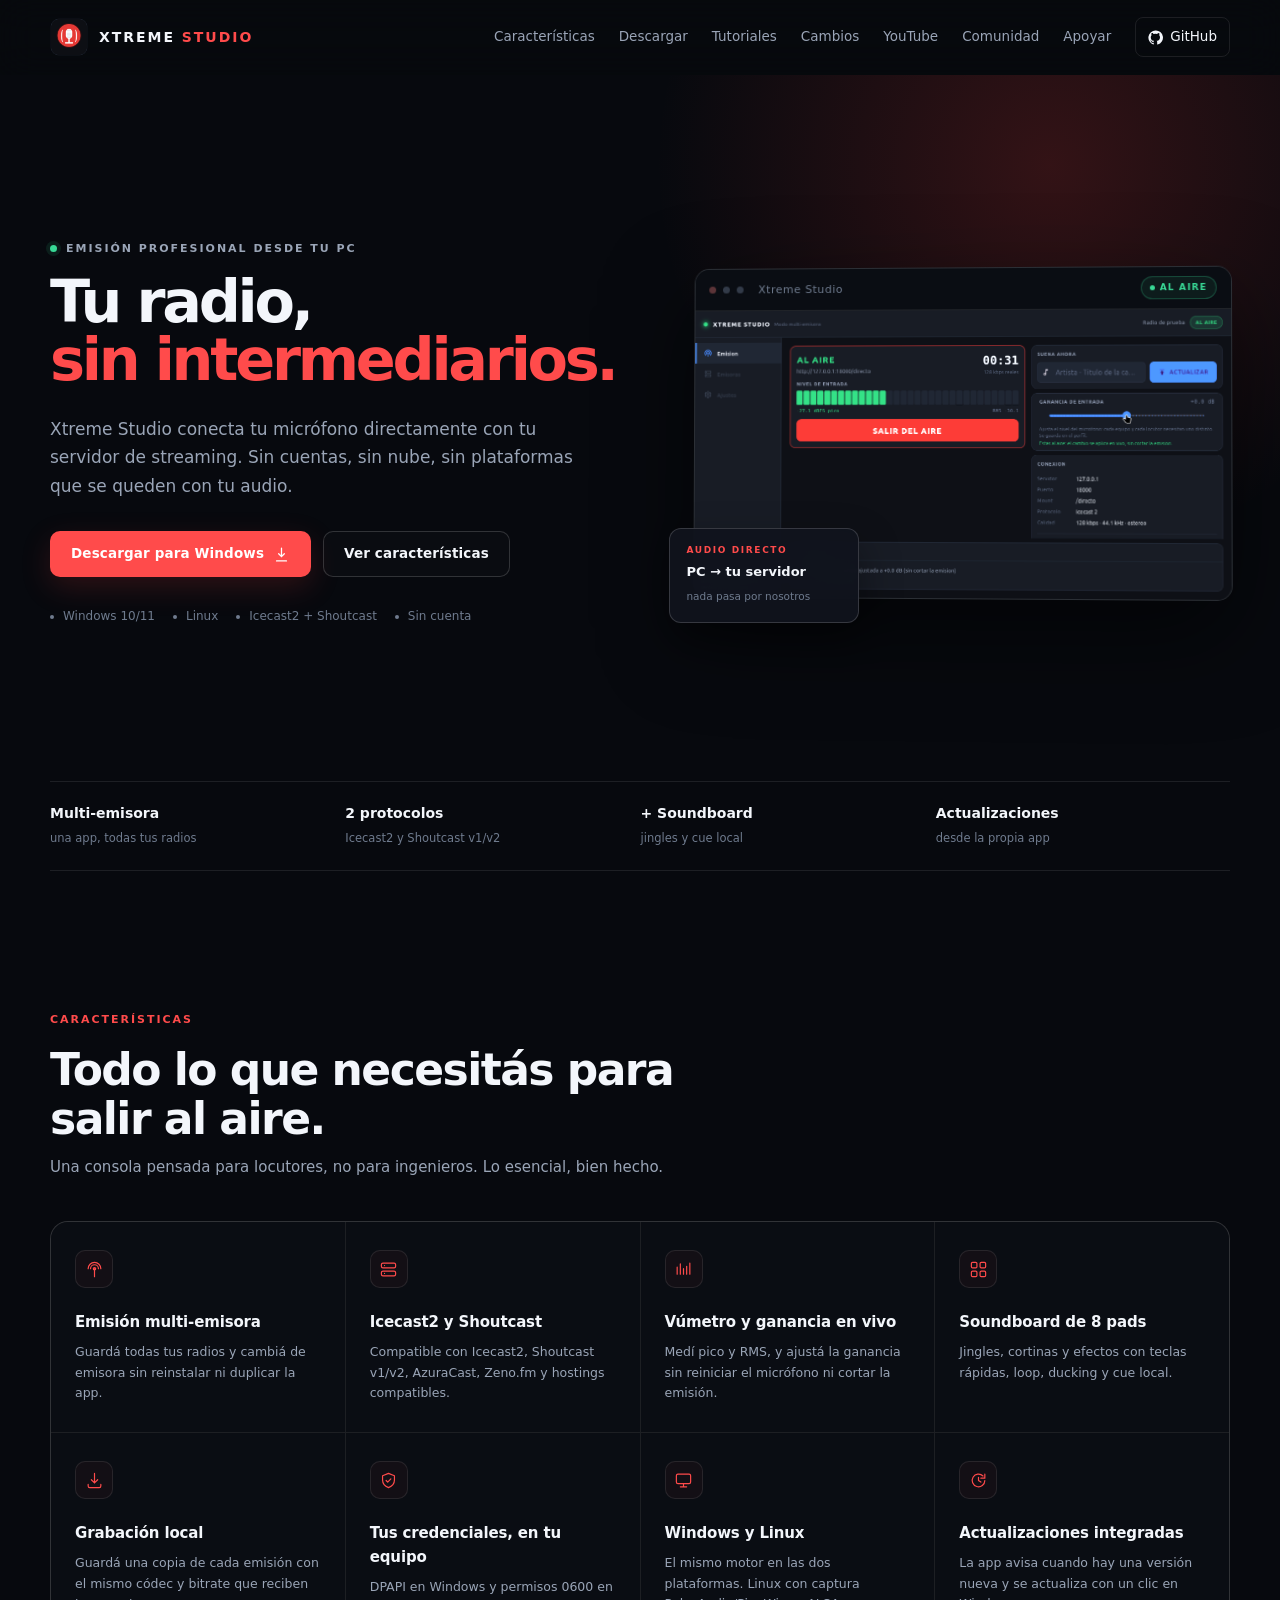
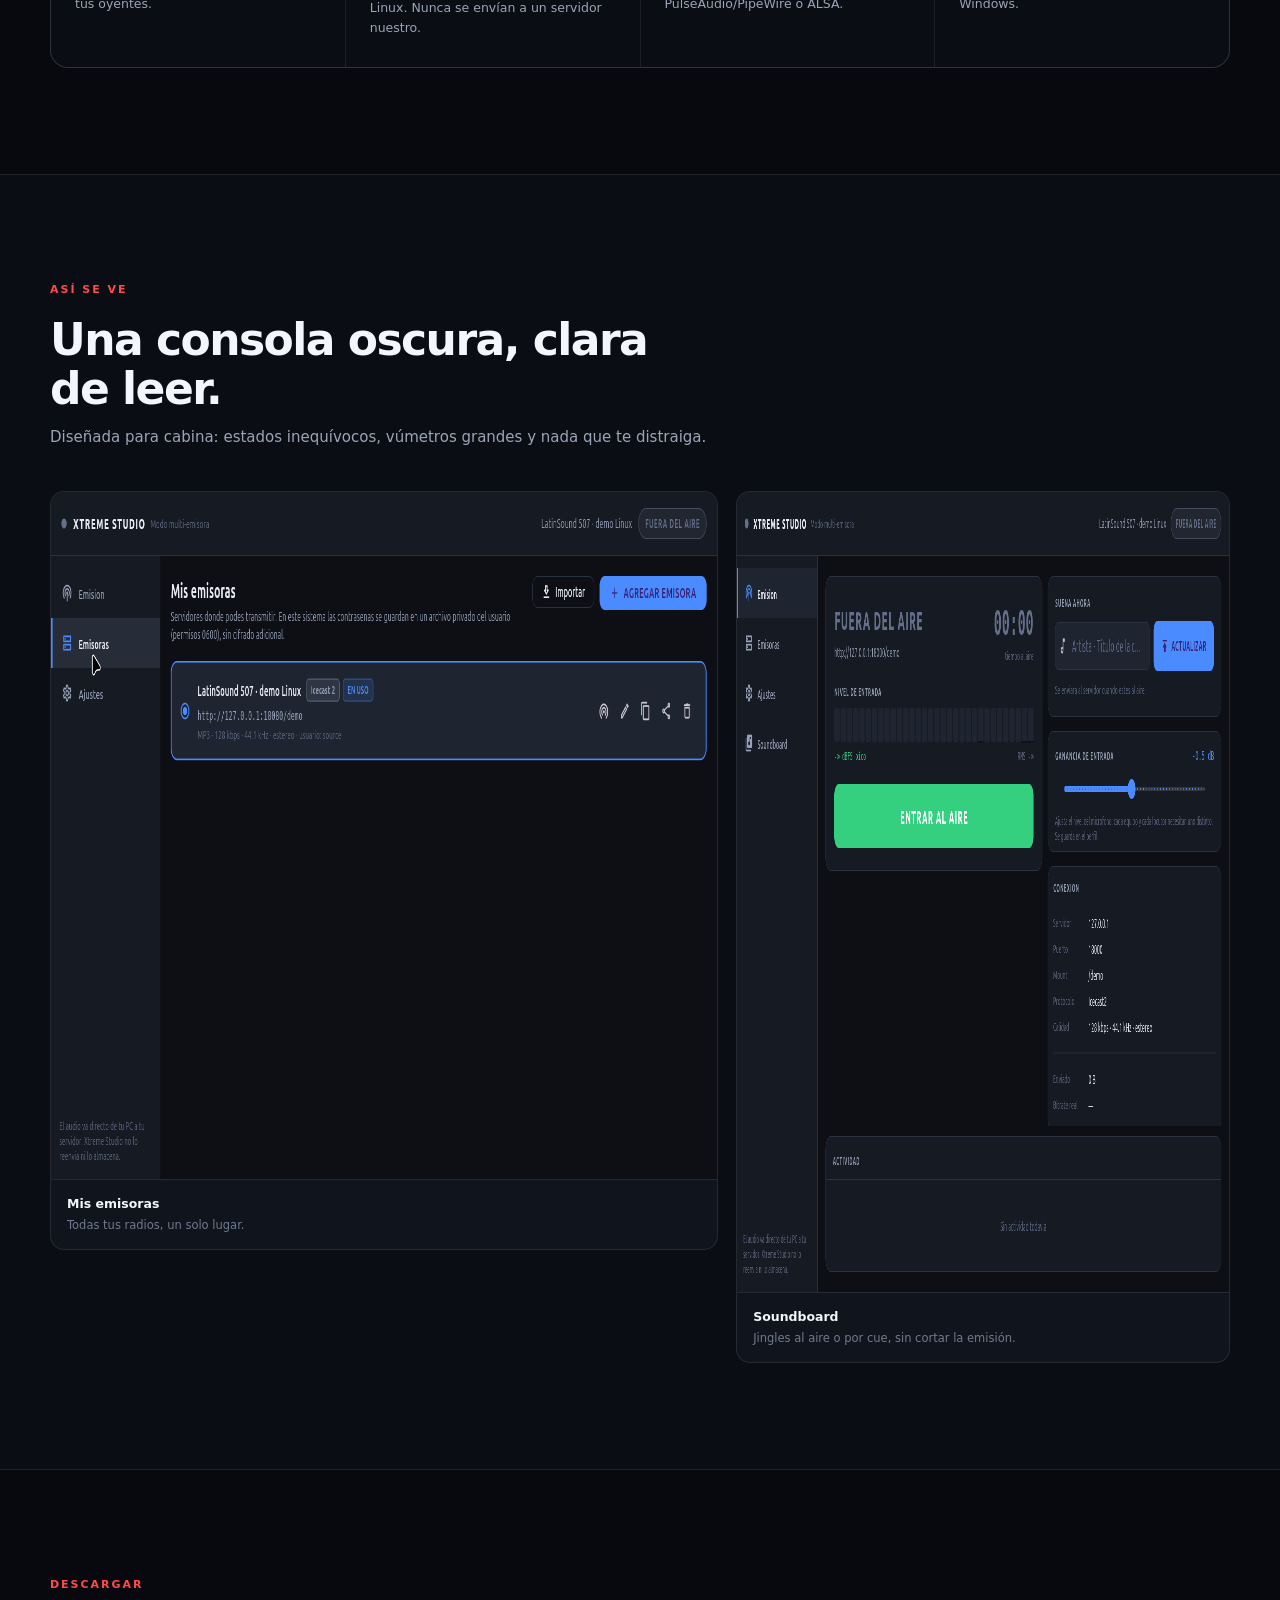
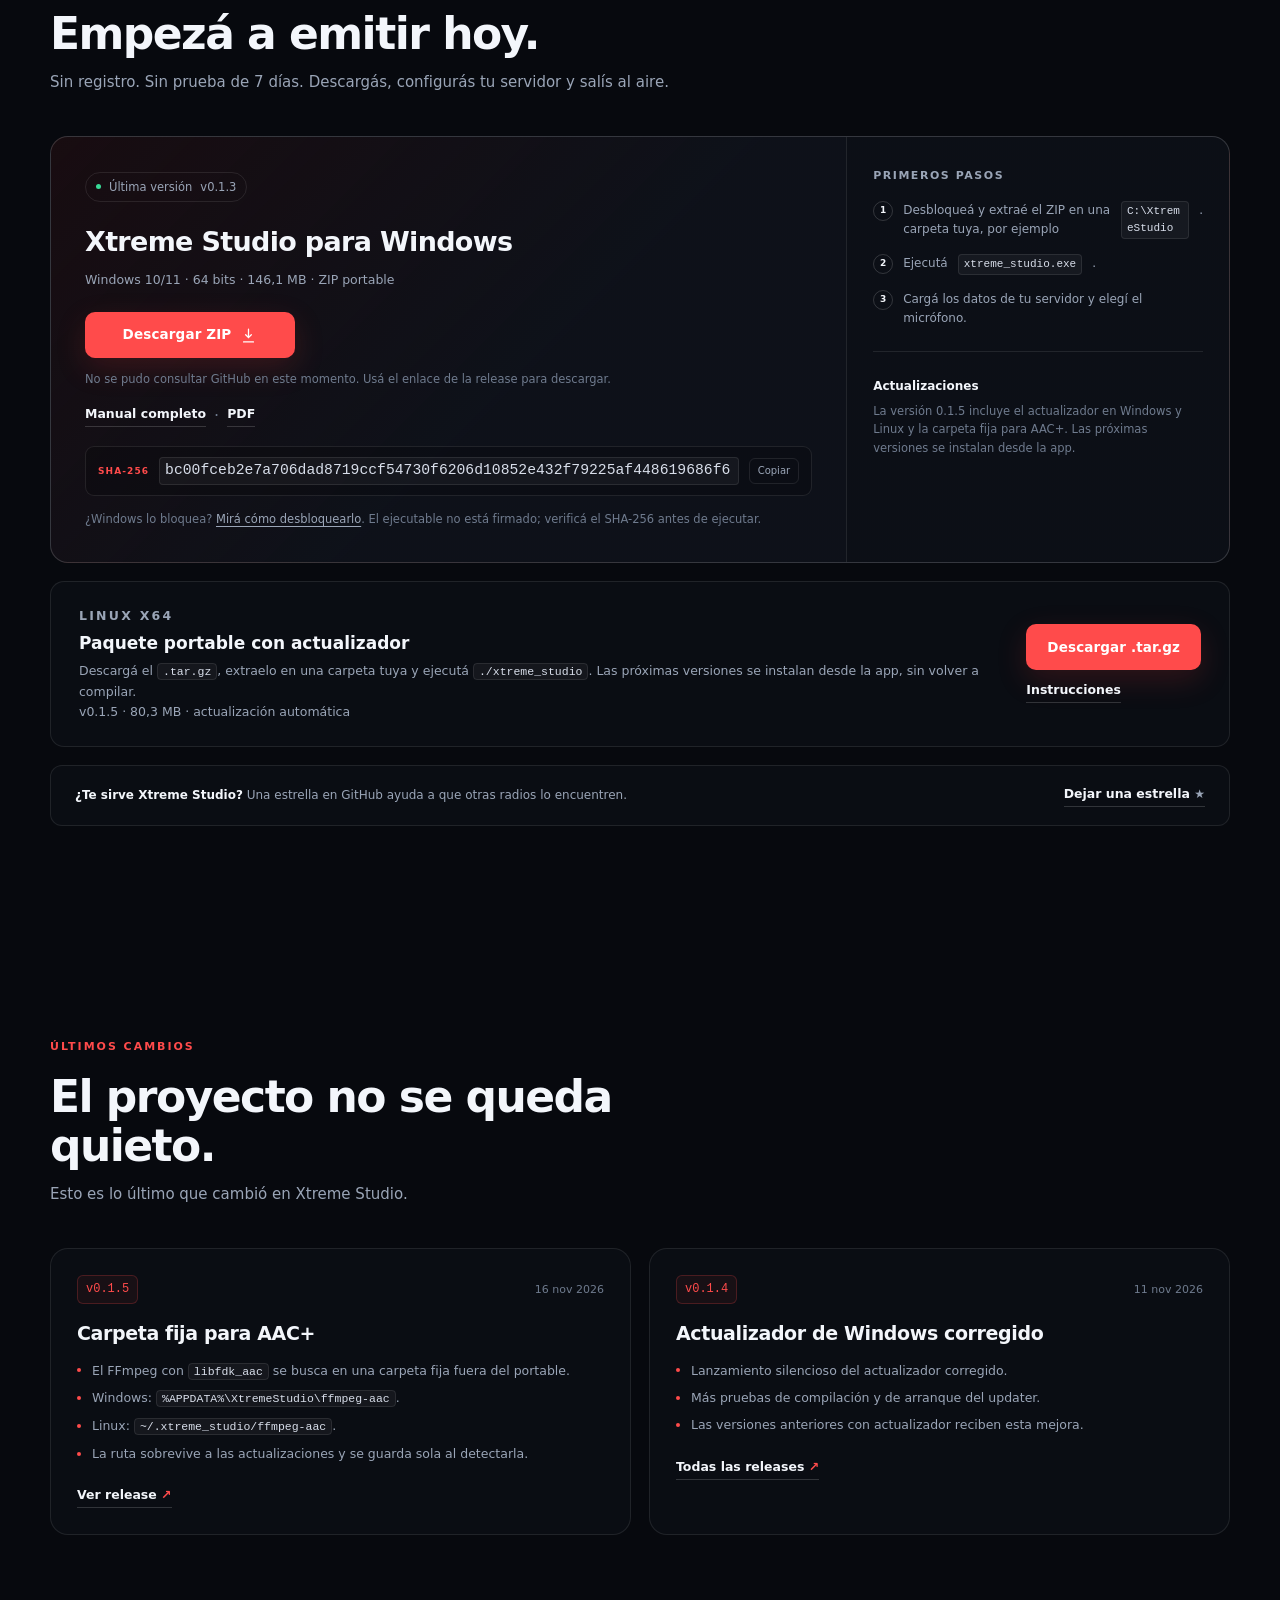
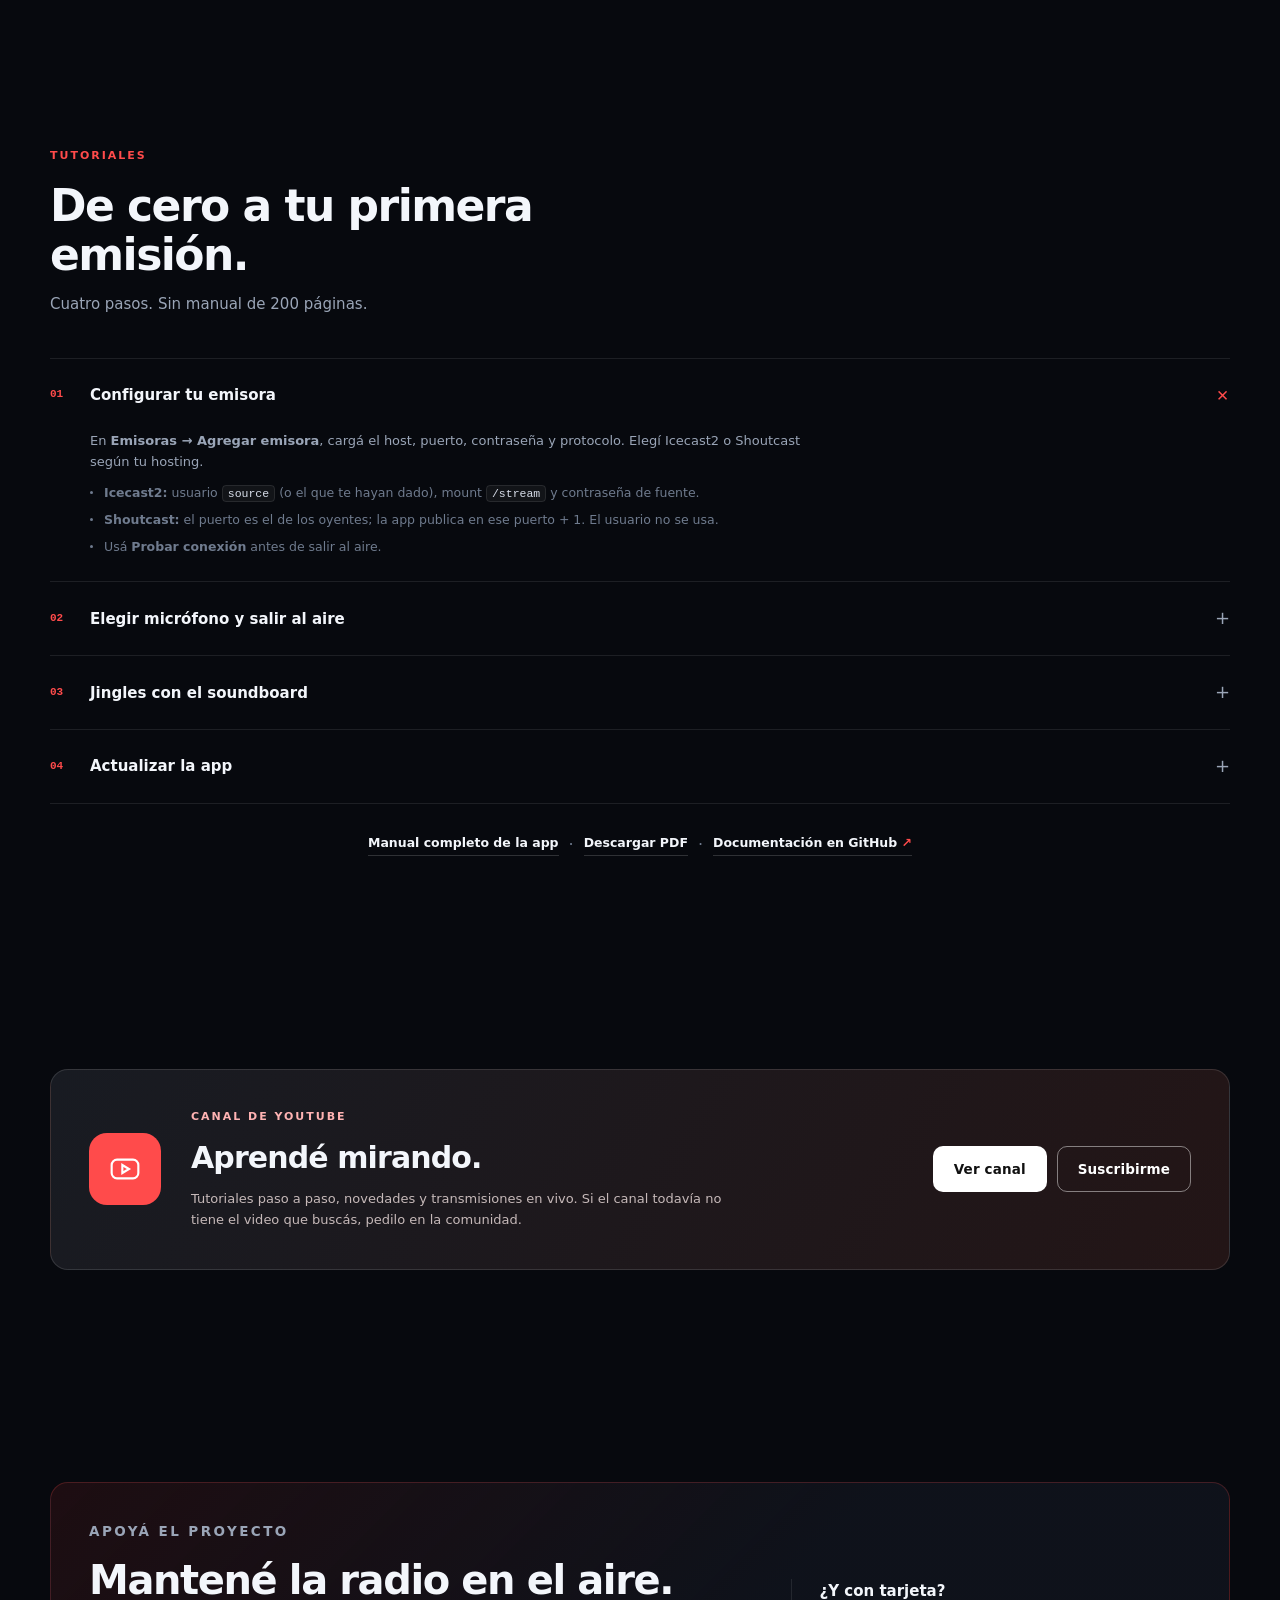
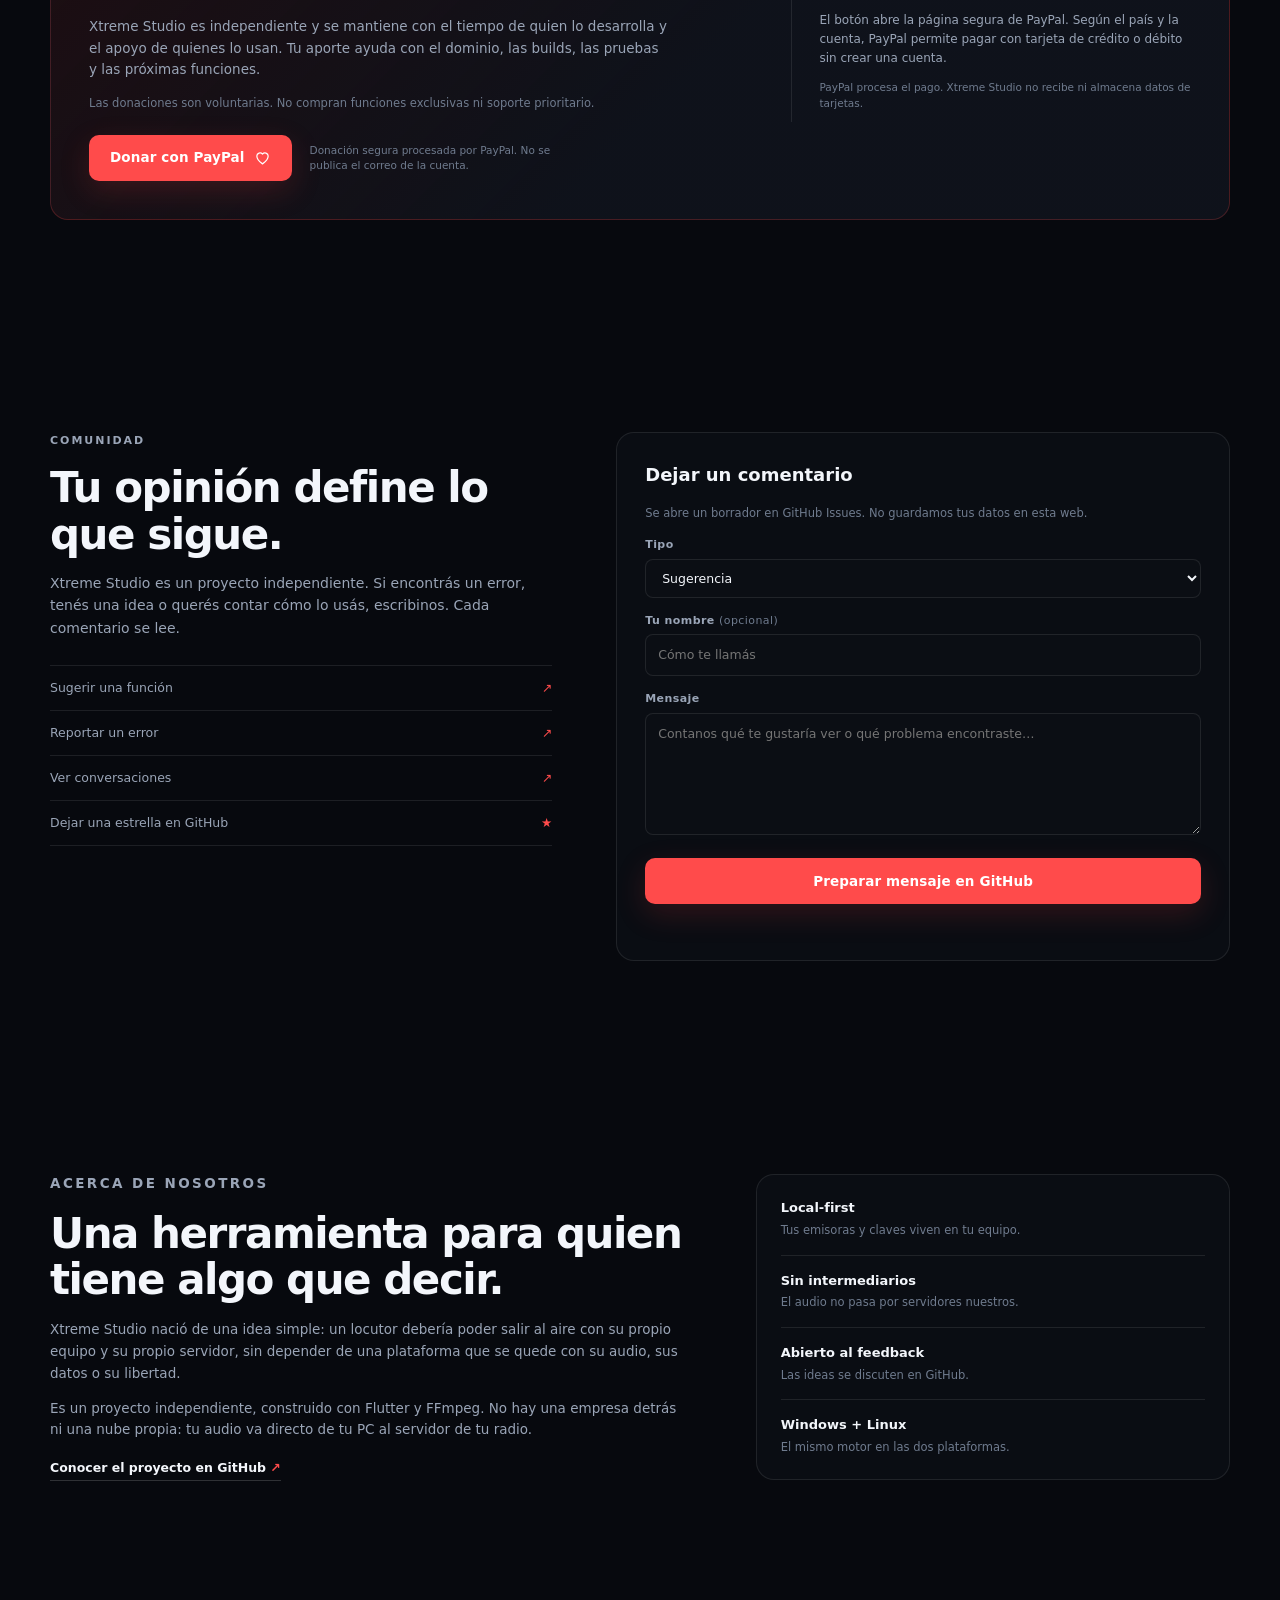
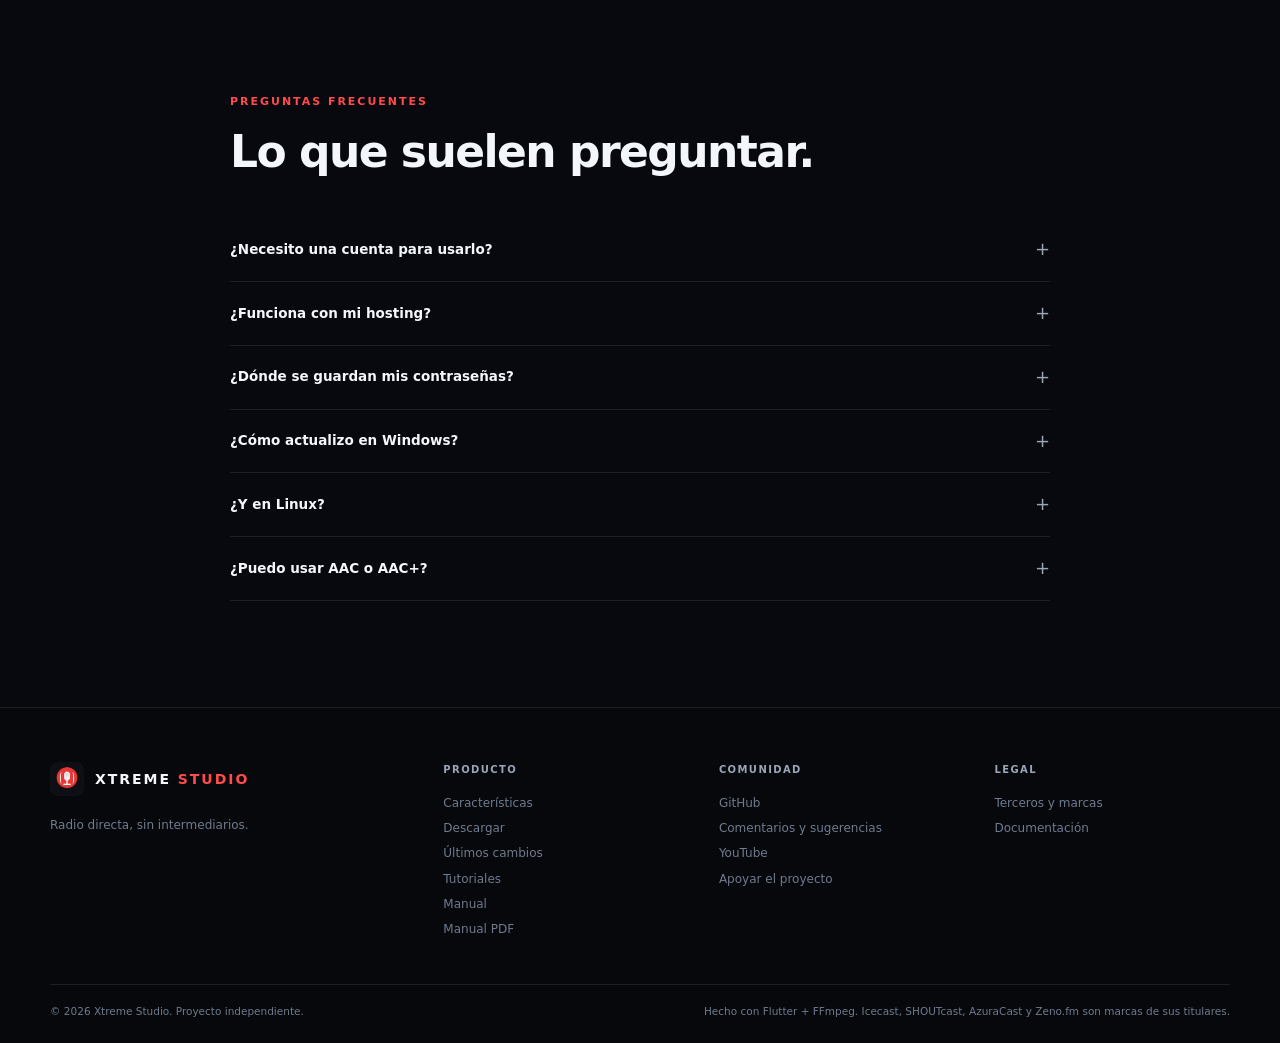
==== commit aaeb9e44: "Web: descarga 0.1.5 y carpeta fija AAC+" ====
--- a/site/index.html
+++ b/site/index.html
@@ -200,7 +200,7 @@
           <div class="download-main">
             <div class="release-badge"><span class="status-dot"></span> Última versión <span id="release-version">v0.1.3</span></div>
             <h3>Xtreme Studio para Windows</h3>
-            <p class="download-meta"><span id="release-platform">Windows 10/11 · 64 bits</span> · <span id="release-size">146,0 MB</span> · ZIP portable</p>
+            <p class="download-meta"><span id="release-platform">Windows 10/11 · 64 bits</span> · <span id="release-size">146,1 MB</span> · ZIP portable</p>
             <a class="btn btn-primary btn-download" id="download-button" href="https://github.com/envidia1972-create/xtreme_studio/releases/download/v0.1.3/XtremeStudio-0.1.3-windows-x64.zip">
               Descargar ZIP
               <svg viewBox="0 0 24 24" aria-hidden="true"><path d="M12 3v12m0 0 4-4m-4 4-4-4M5 21h14"/></svg>
@@ -214,7 +214,7 @@
             </div>
             <div class="checksum">
               <span>SHA-256</span>
-              <code id="release-checksum">976435868f956c587bca97c343a321a1b934d21b7b67c2b2fc4be704ef10c5f8</code>
+              <code id="release-checksum">bc00fceb2e7a706dad8719ccf54730f6206d10852e432f79225af448619686f6</code>
               <button class="copy-button" id="copy-checksum" type="button" aria-label="Copiar checksum">Copiar</button>
             </div>
             <p class="small-note">¿Windows lo bloquea? <a href="https://github.com/envidia1972-create/xtreme_studio/blob/master/README.md#windows-bloquea-el-exe-descargado" target="_blank" rel="noopener">Mirá cómo desbloquearlo</a>. El ejecutable no está firmado; verificá el SHA-256 antes de ejecutar.</p>
@@ -228,7 +228,7 @@
             </ol>
             <div class="aside-note">
               <strong>Actualizaciones</strong>
-              <p>La versión 0.1.3 incluye el actualizador en Windows y Linux y el botón de donaciones. Las próximas versiones se instalan desde la app.</p>
+              <p>La versión 0.1.5 incluye el actualizador en Windows y Linux y la carpeta fija para AAC+. Las próximas versiones se instalan desde la app.</p>
             </div>
           </aside>
         </div>
@@ -238,10 +238,10 @@
             <p class="eyebrow">Linux x64</p>
             <h3>Paquete portable con actualizador</h3>
             <p>Descargá el <code>.tar.gz</code>, extraelo en una carpeta tuya y ejecutá <code>./xtreme_studio</code>. Las próximas versiones se instalan desde la app, sin volver a compilar.</p>
-            <p class="linux-meta" id="linux-release-meta">v0.1.3 · 80,2 MB · actualización automática</p>
+            <p class="linux-meta" id="linux-release-meta">v0.1.5 · 80,3 MB · actualización automática</p>
           </div>
           <div class="linux-actions">
-            <a class="btn btn-primary" id="linux-download" href="https://github.com/envidia1972-create/xtreme_studio/releases/download/v0.1.3/XtremeStudio-0.1.3-linux-x64.tar.gz" target="_blank" rel="noopener">Descargar .tar.gz</a>
+            <a class="btn btn-primary" id="linux-download" href="https://github.com/envidia1972-create/xtreme_studio/releases/download/v0.1.5/XtremeStudio-0.1.5-linux-x64.tar.gz" target="_blank" rel="noopener">Descargar .tar.gz</a>
             <a class="text-link" href="manual.html#linux">Instrucciones</a>
           </div>
         </div>
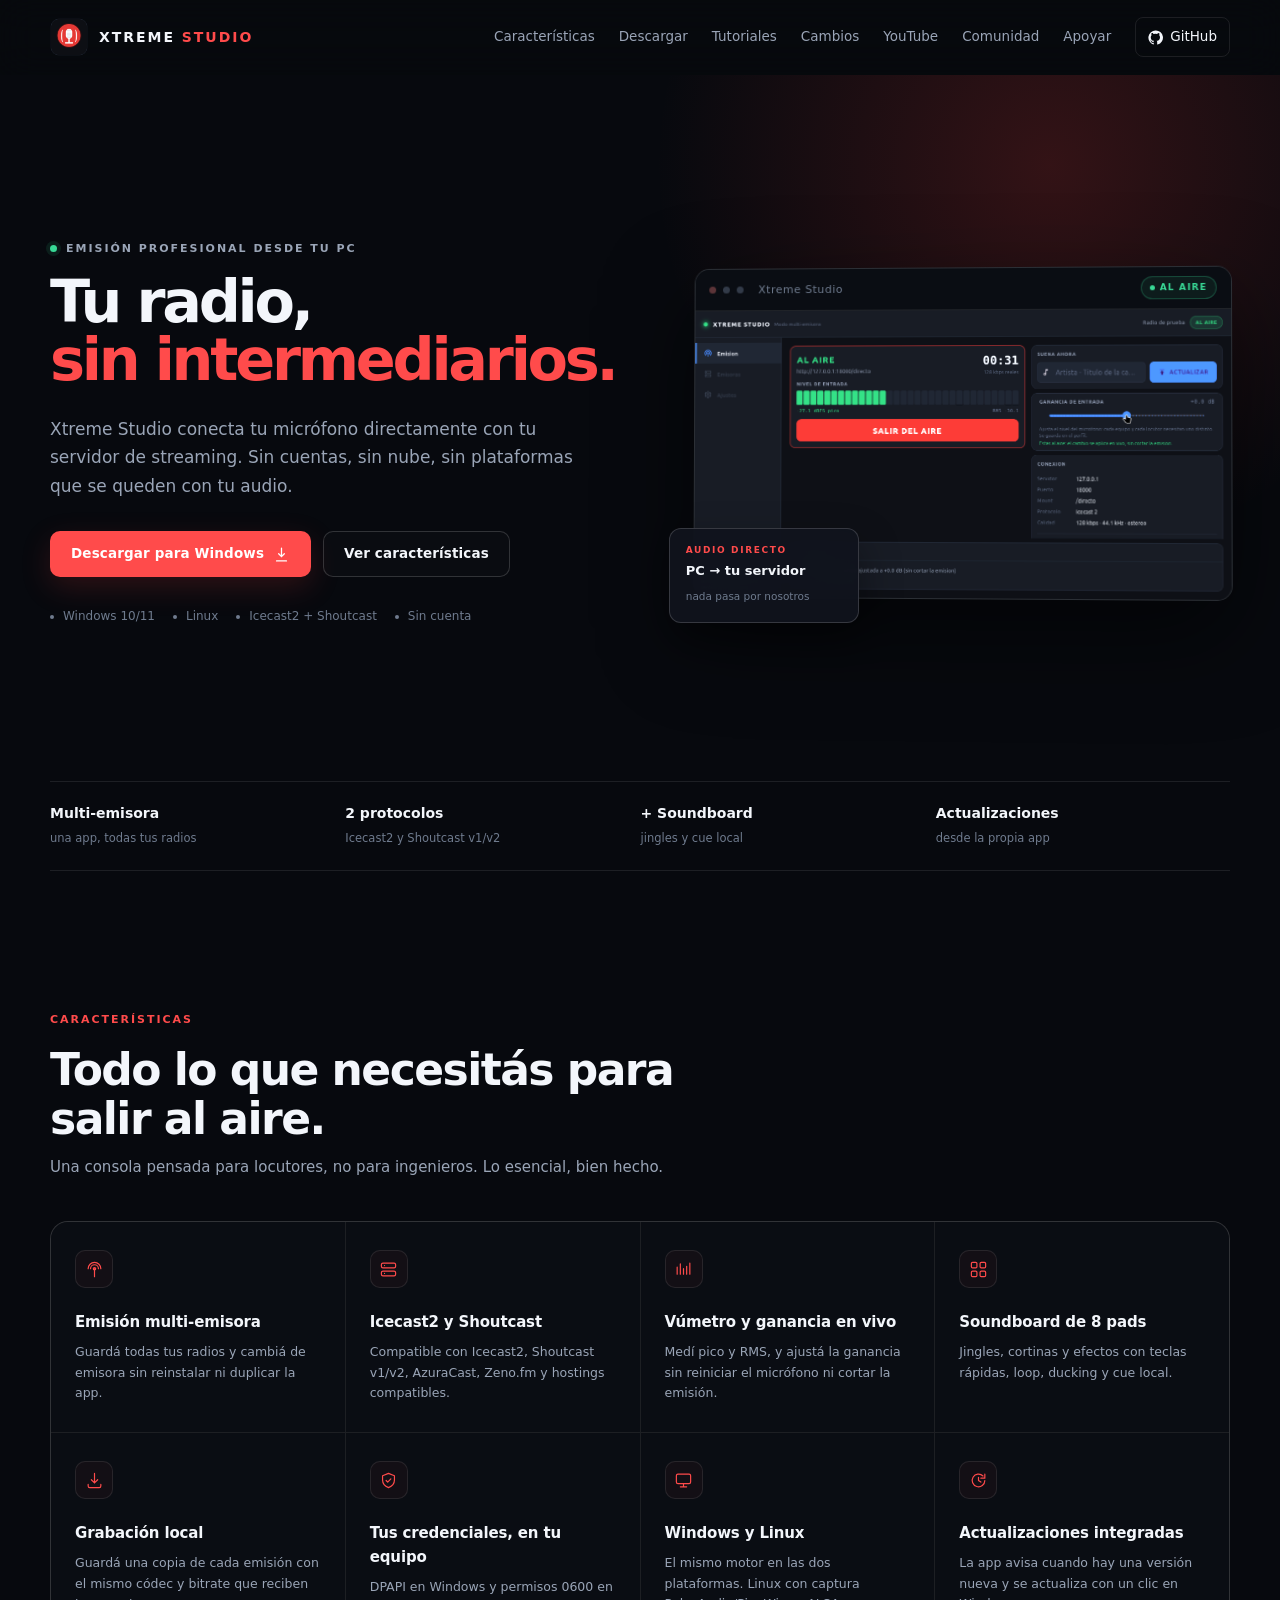
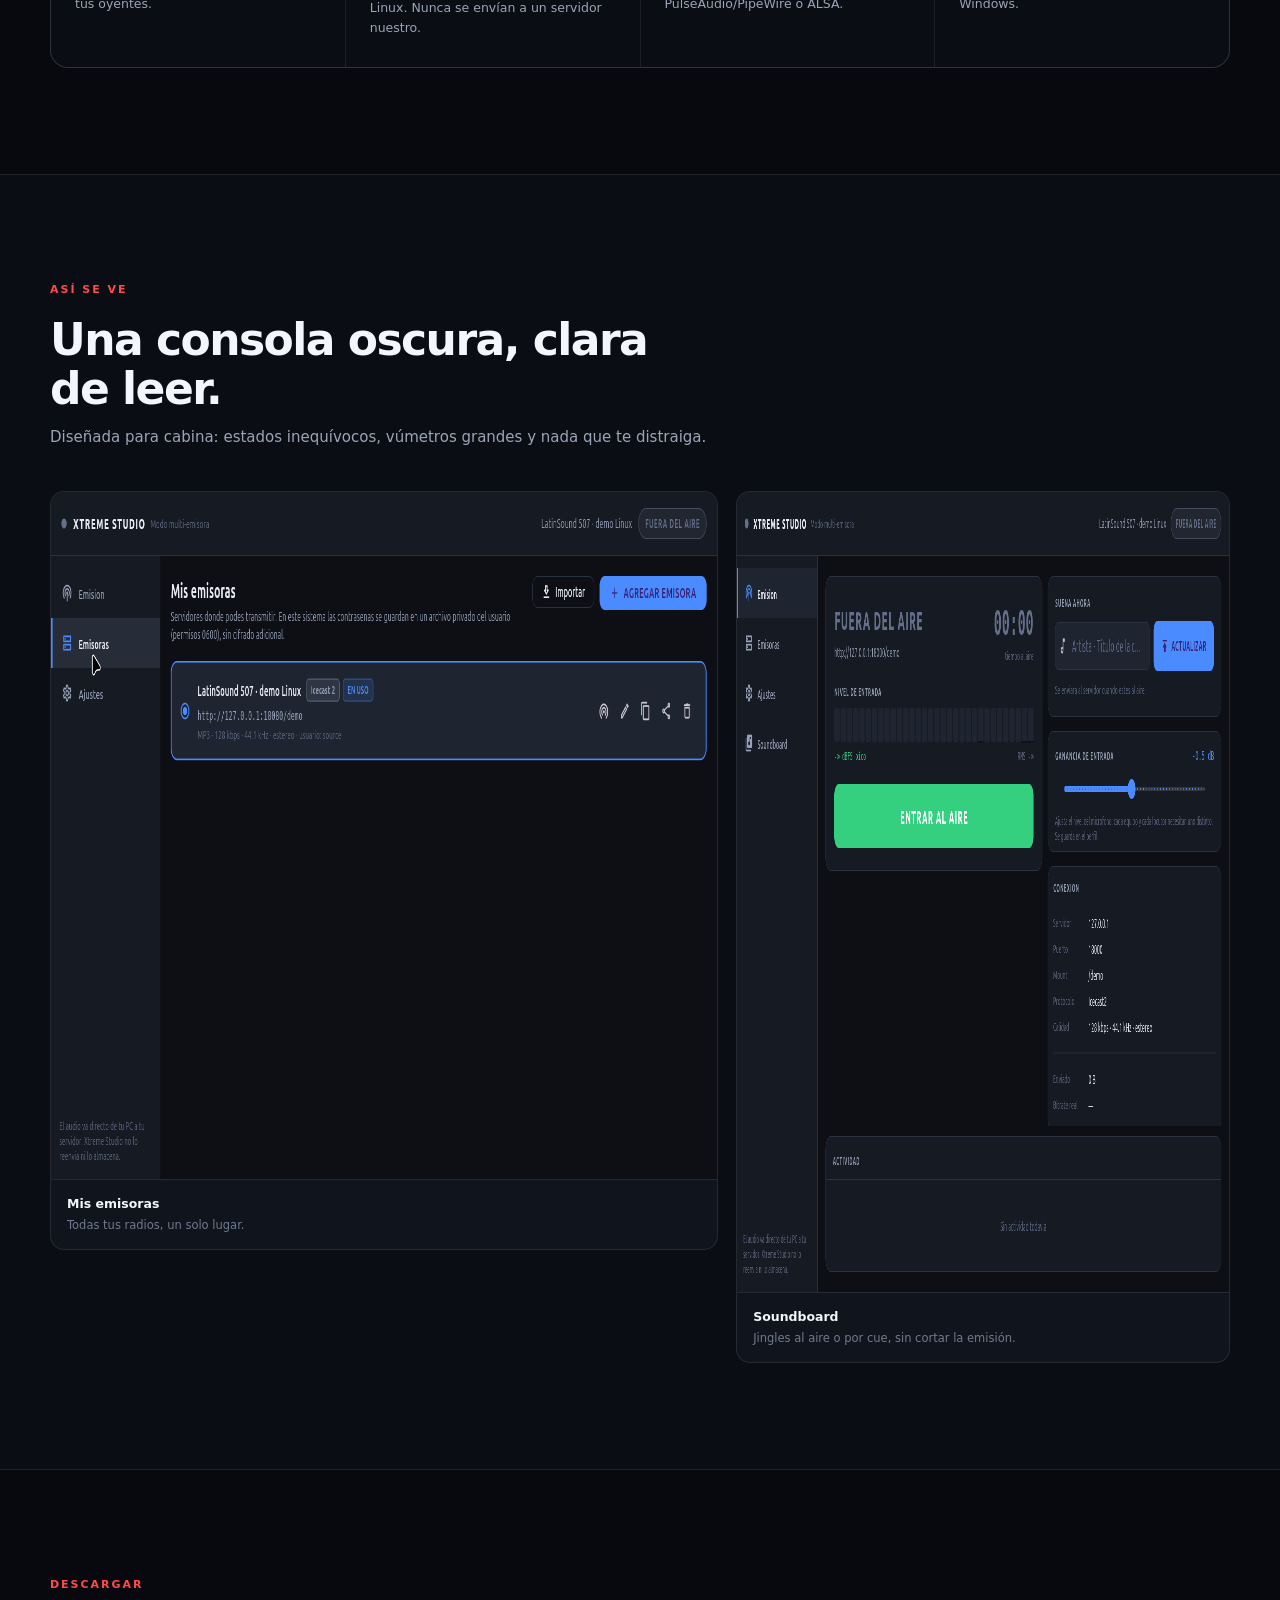
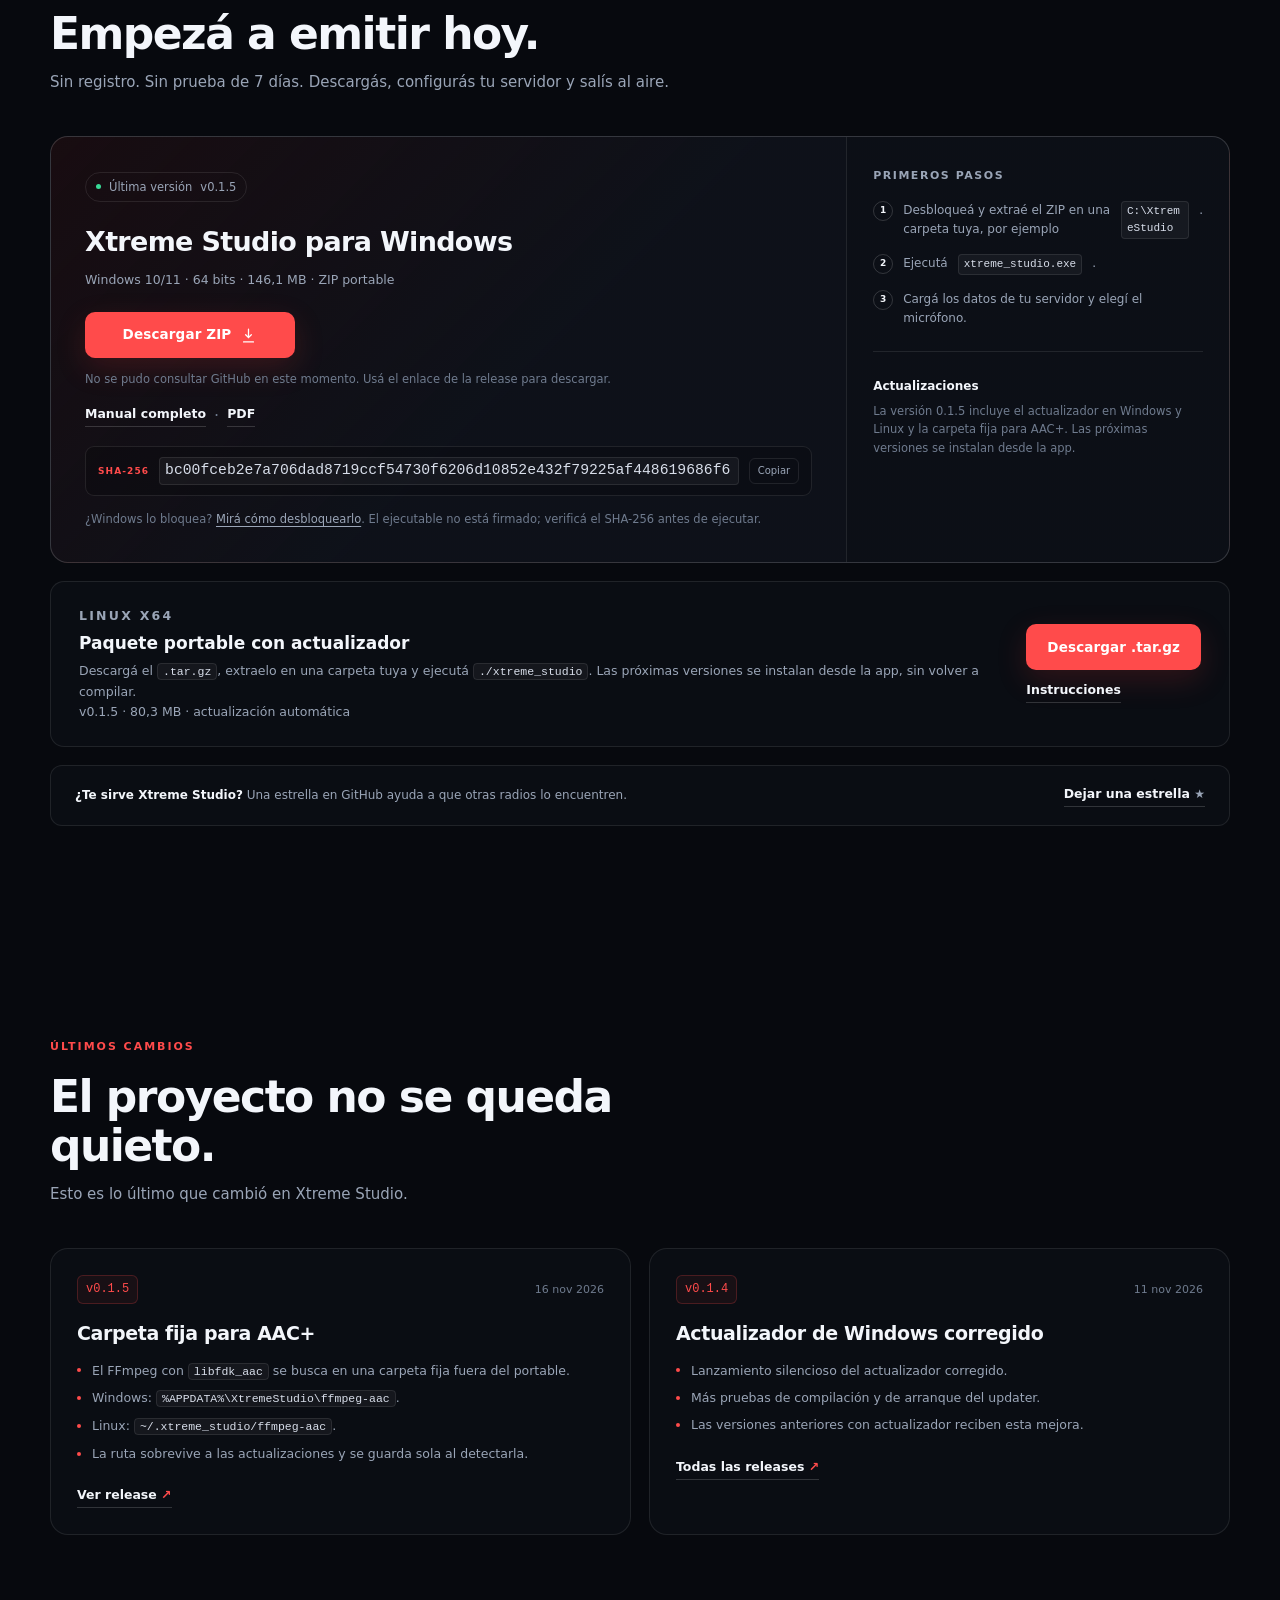
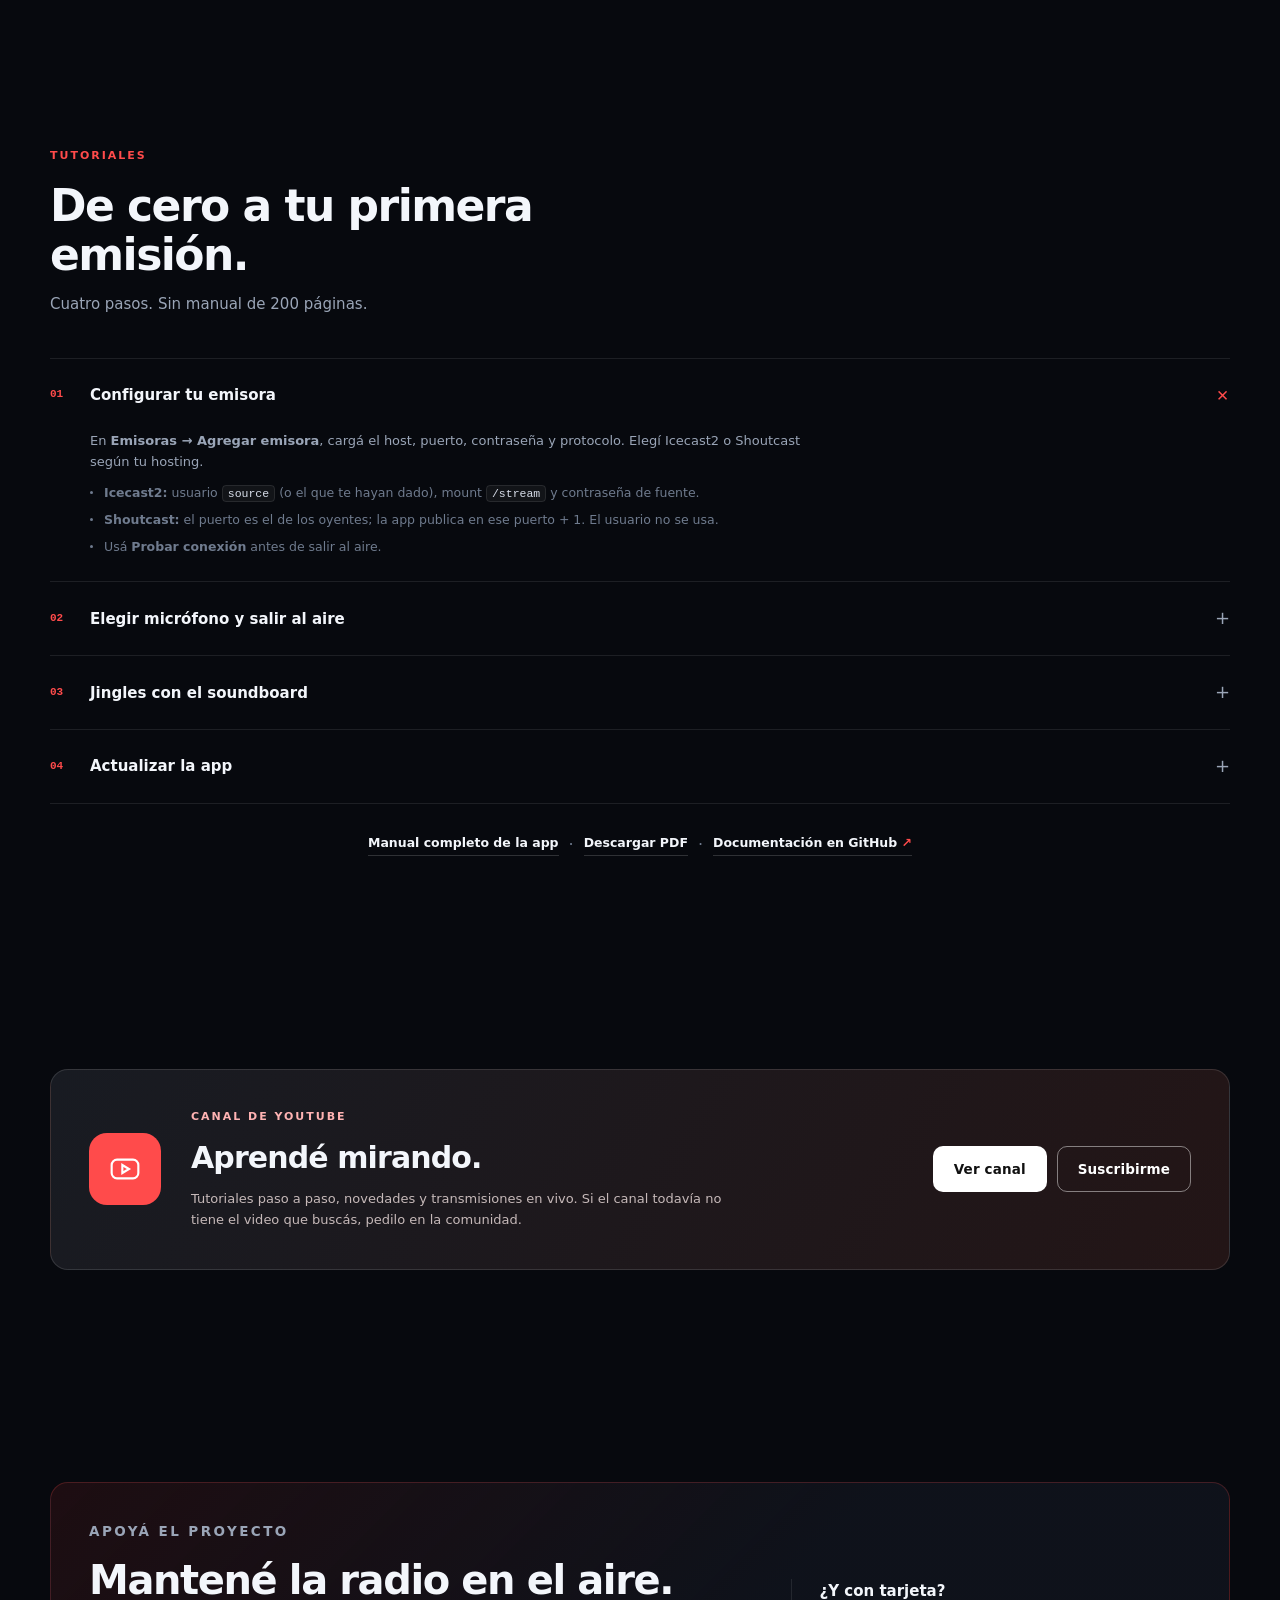
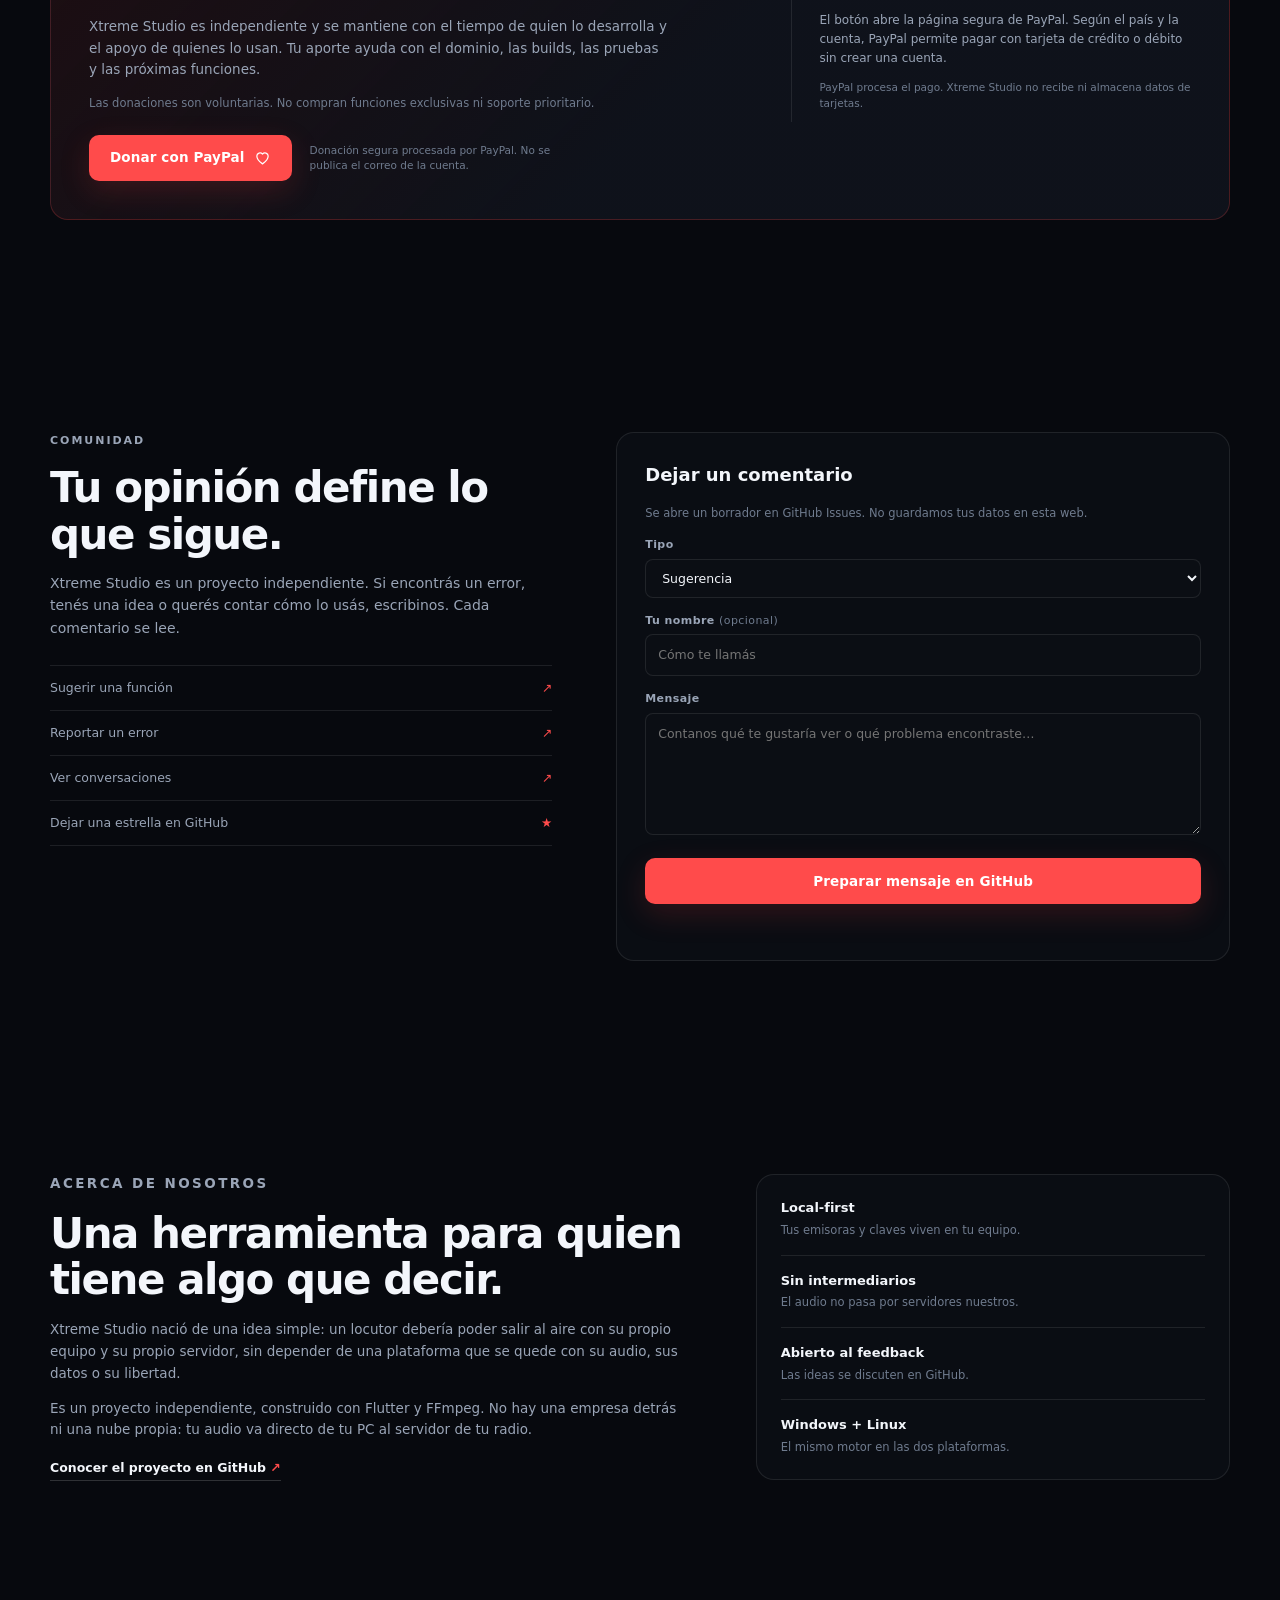
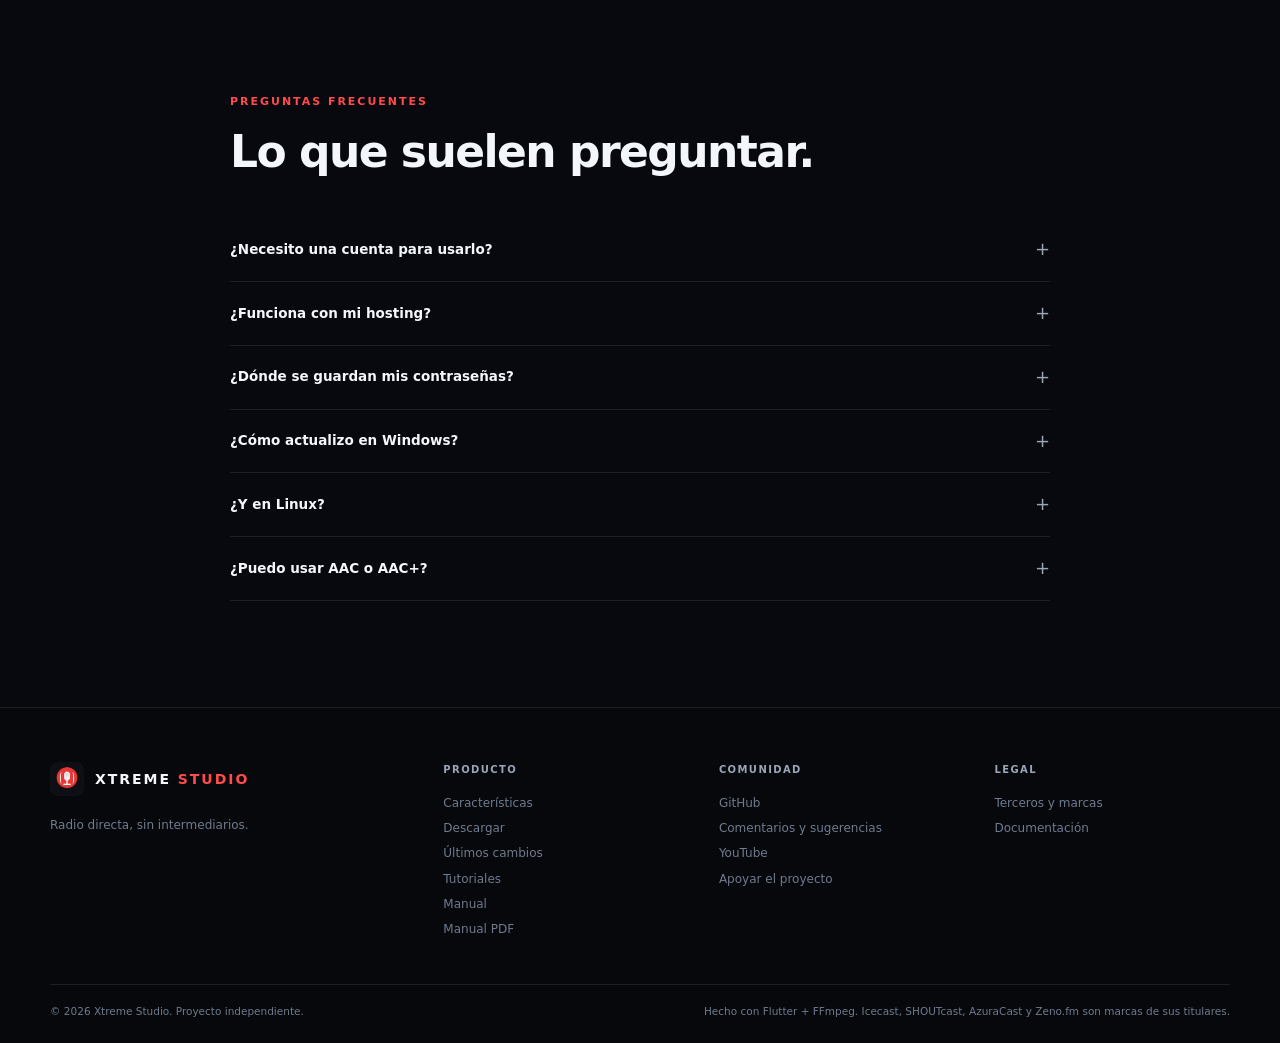
==== commit 6d185857: "Web: version visible 0.1.5" ====
--- a/site/index.html
+++ b/site/index.html
@@ -198,7 +198,7 @@
 
         <div class="download-card reveal">
           <div class="download-main">
-            <div class="release-badge"><span class="status-dot"></span> Última versión <span id="release-version">v0.1.3</span></div>
+            <div class="release-badge"><span class="status-dot"></span> Última versión <span id="release-version">v0.1.5</span></div>
             <h3>Xtreme Studio para Windows</h3>
             <p class="download-meta"><span id="release-platform">Windows 10/11 · 64 bits</span> · <span id="release-size">146,1 MB</span> · ZIP portable</p>
             <a class="btn btn-primary btn-download" id="download-button" href="https://github.com/envidia1972-create/xtreme_studio/releases/download/v0.1.3/XtremeStudio-0.1.3-windows-x64.zip">
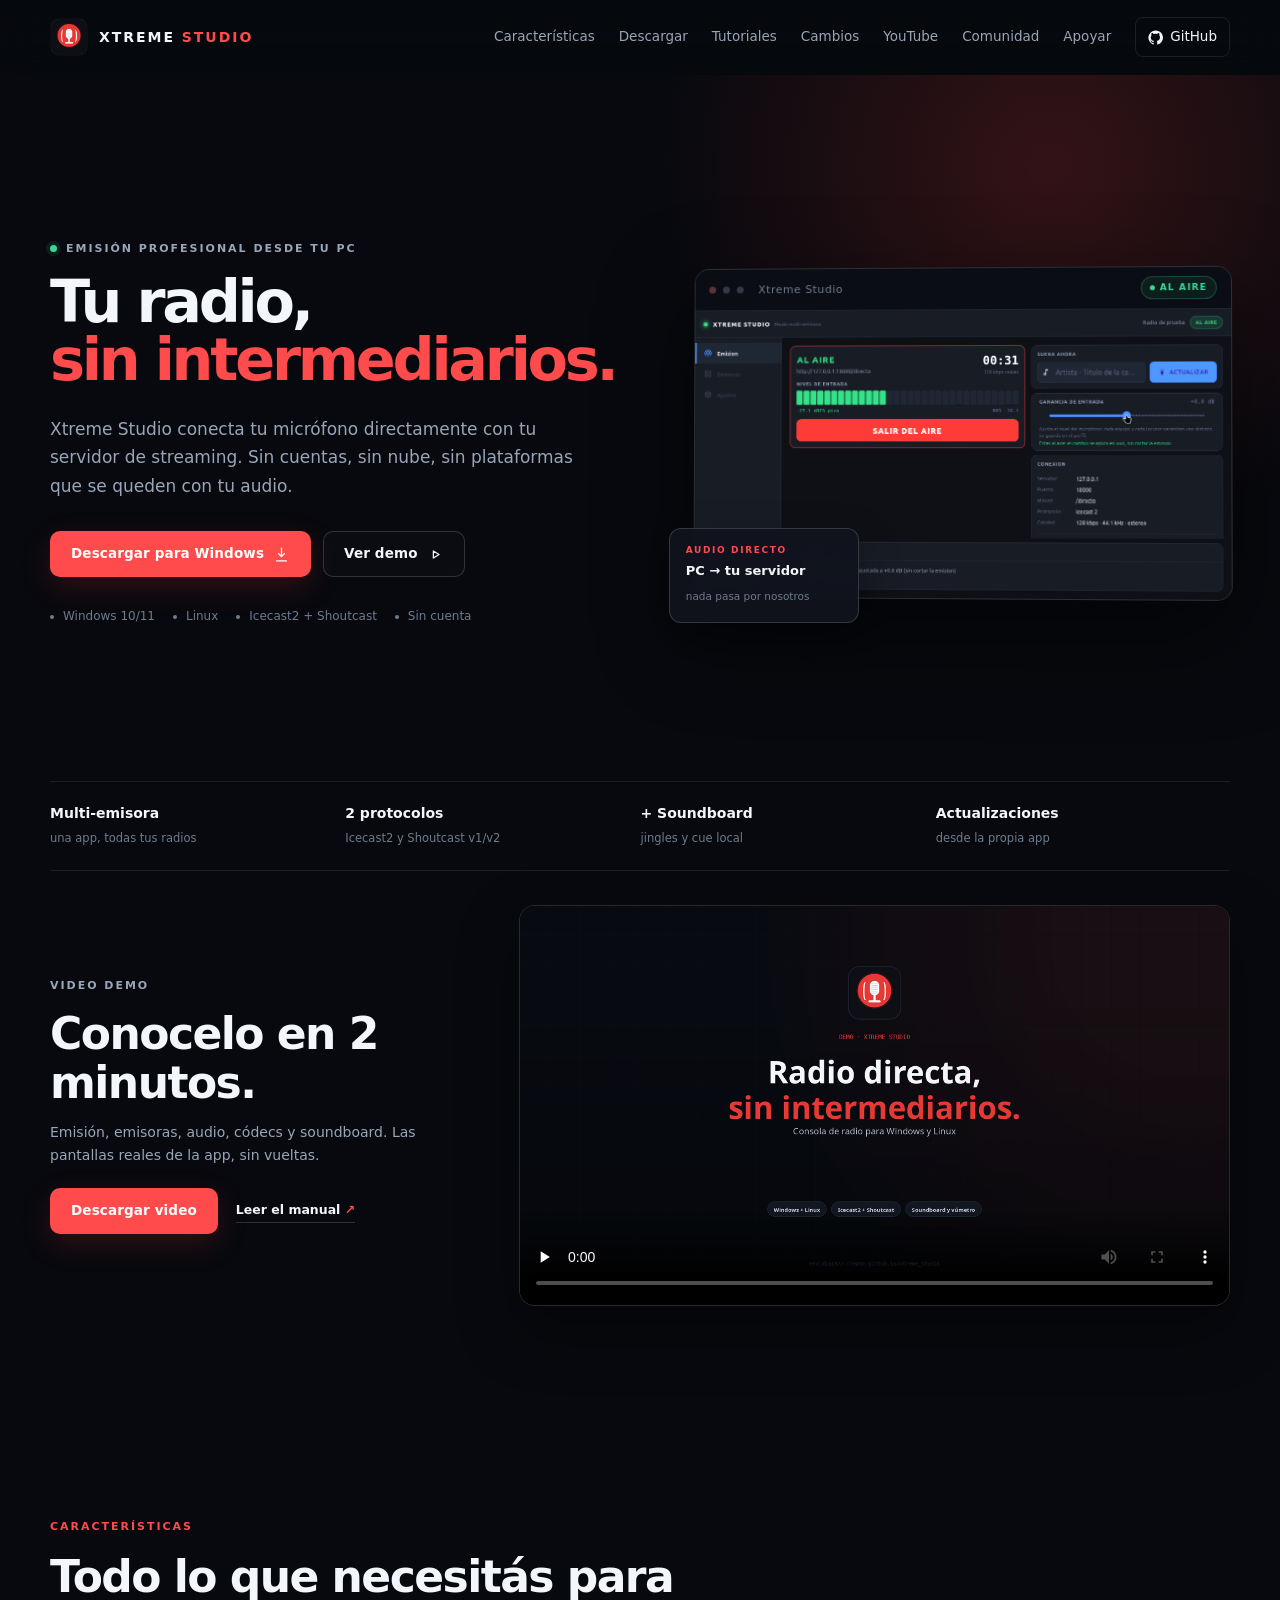
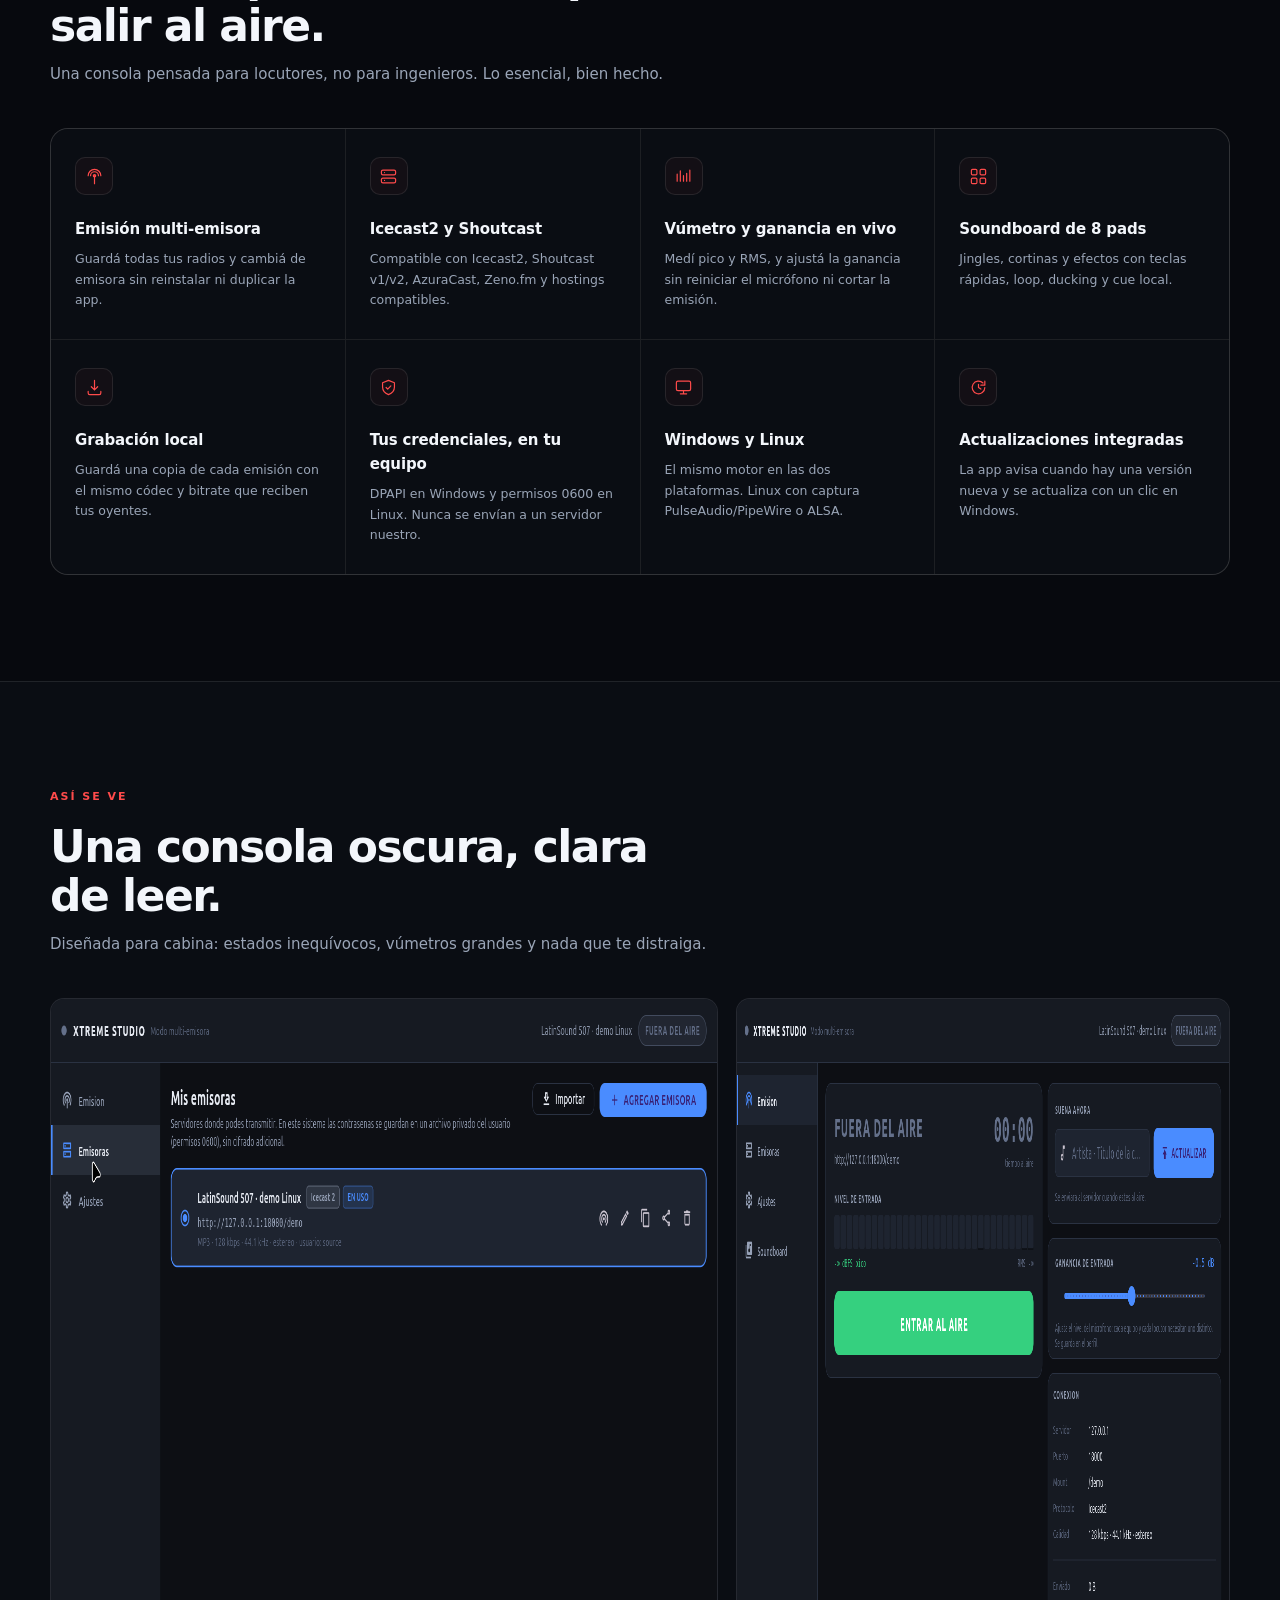
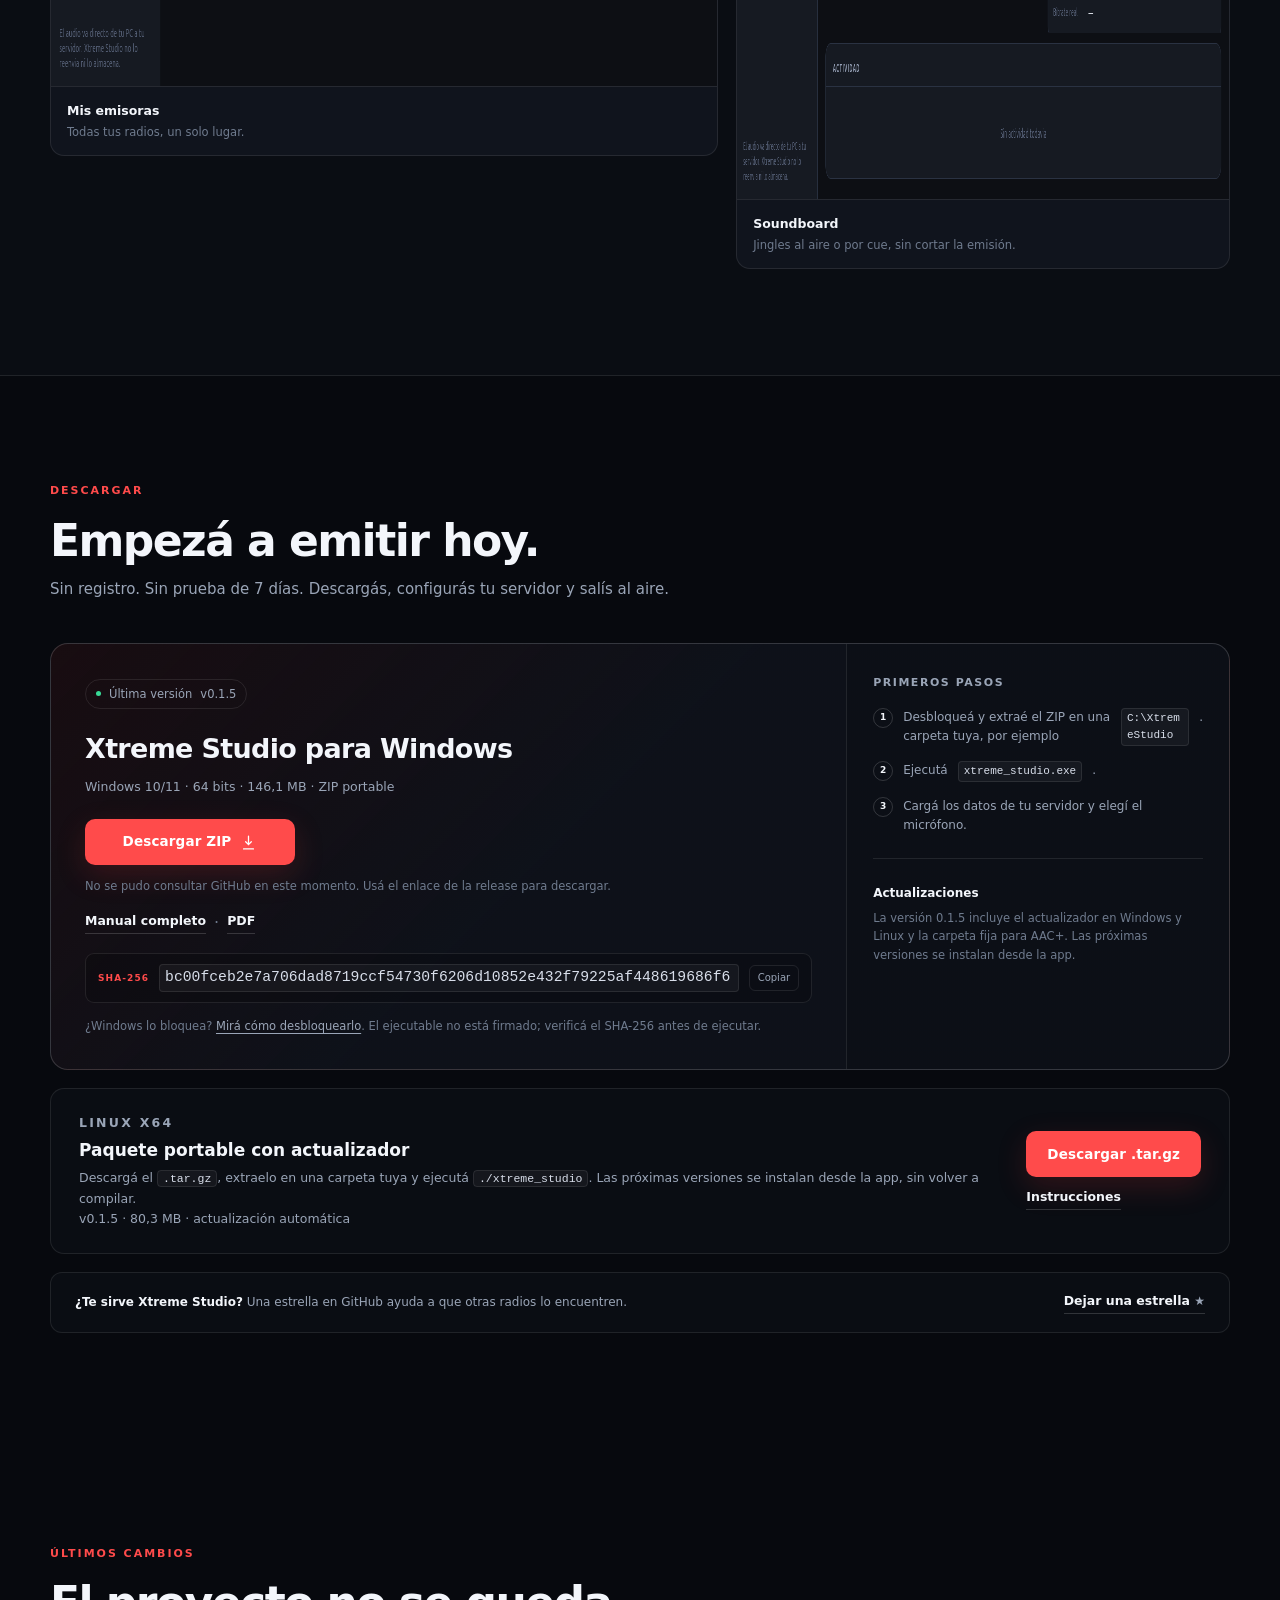
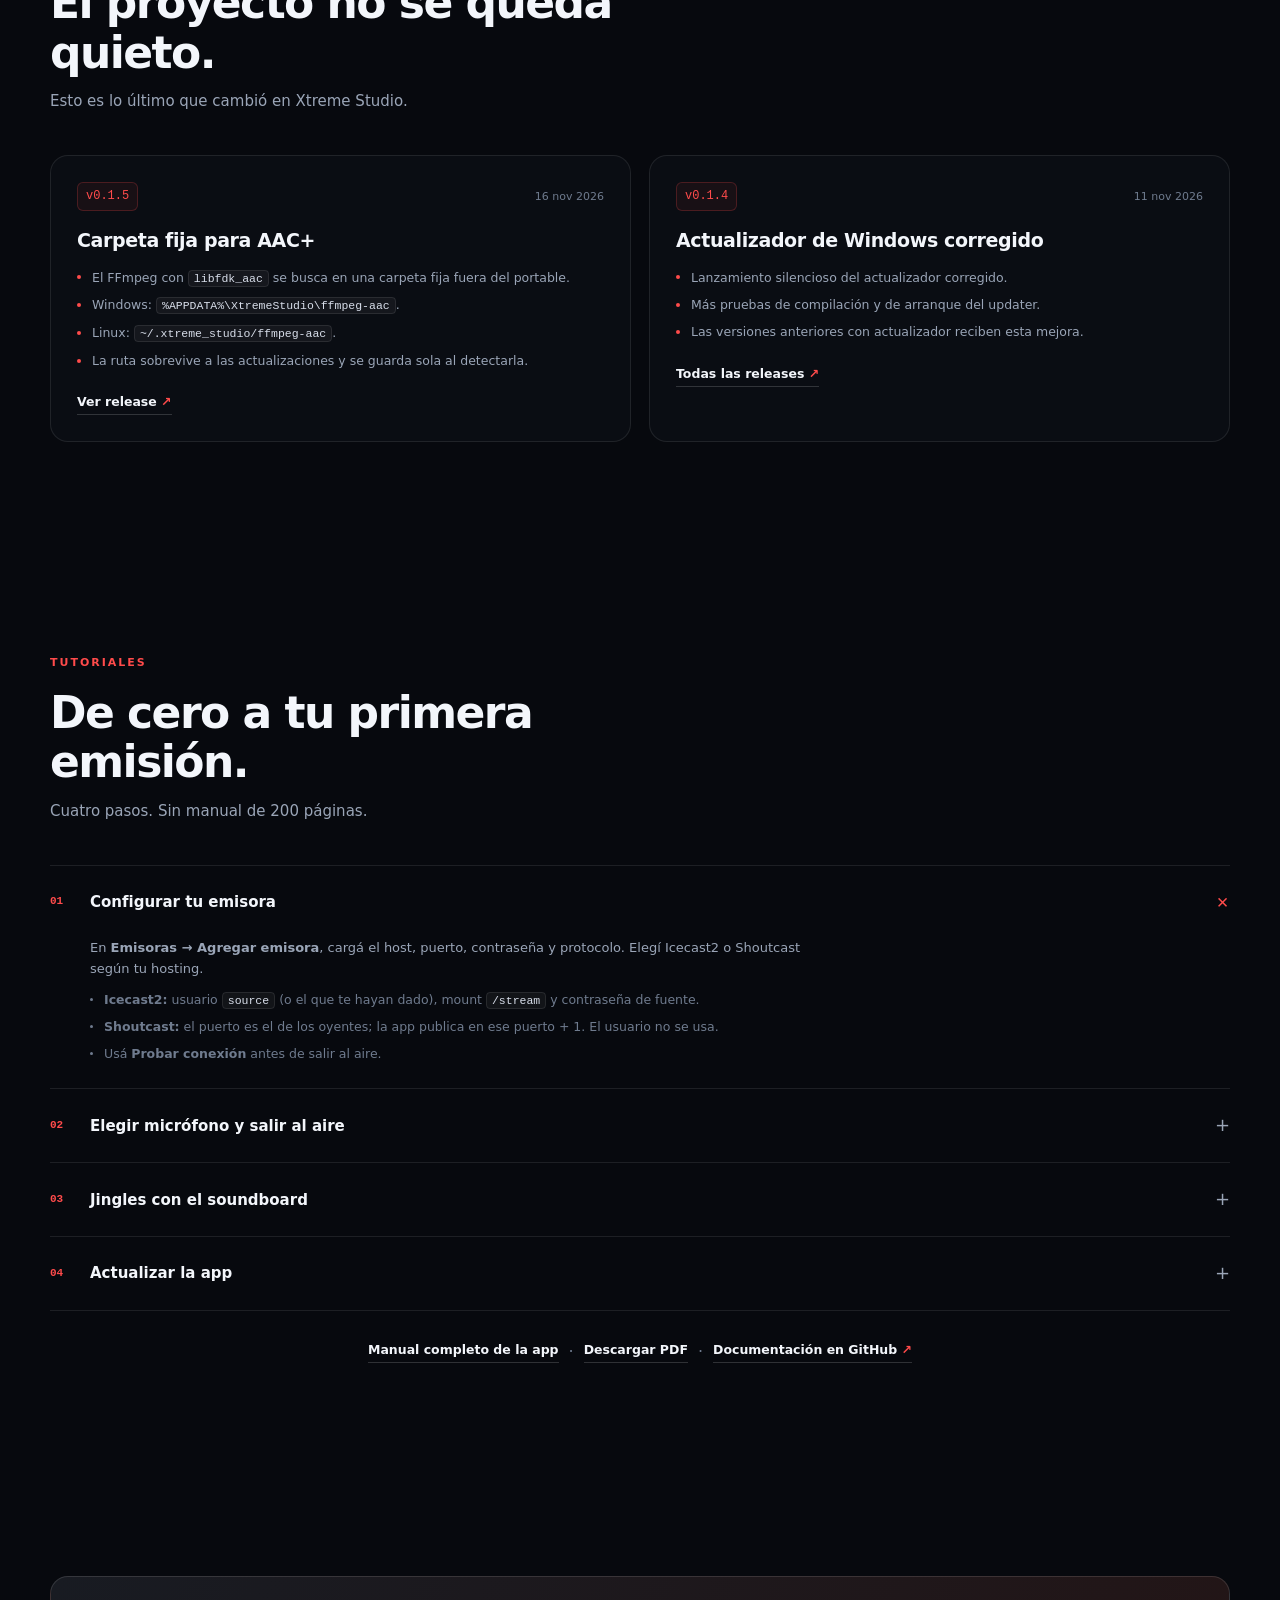
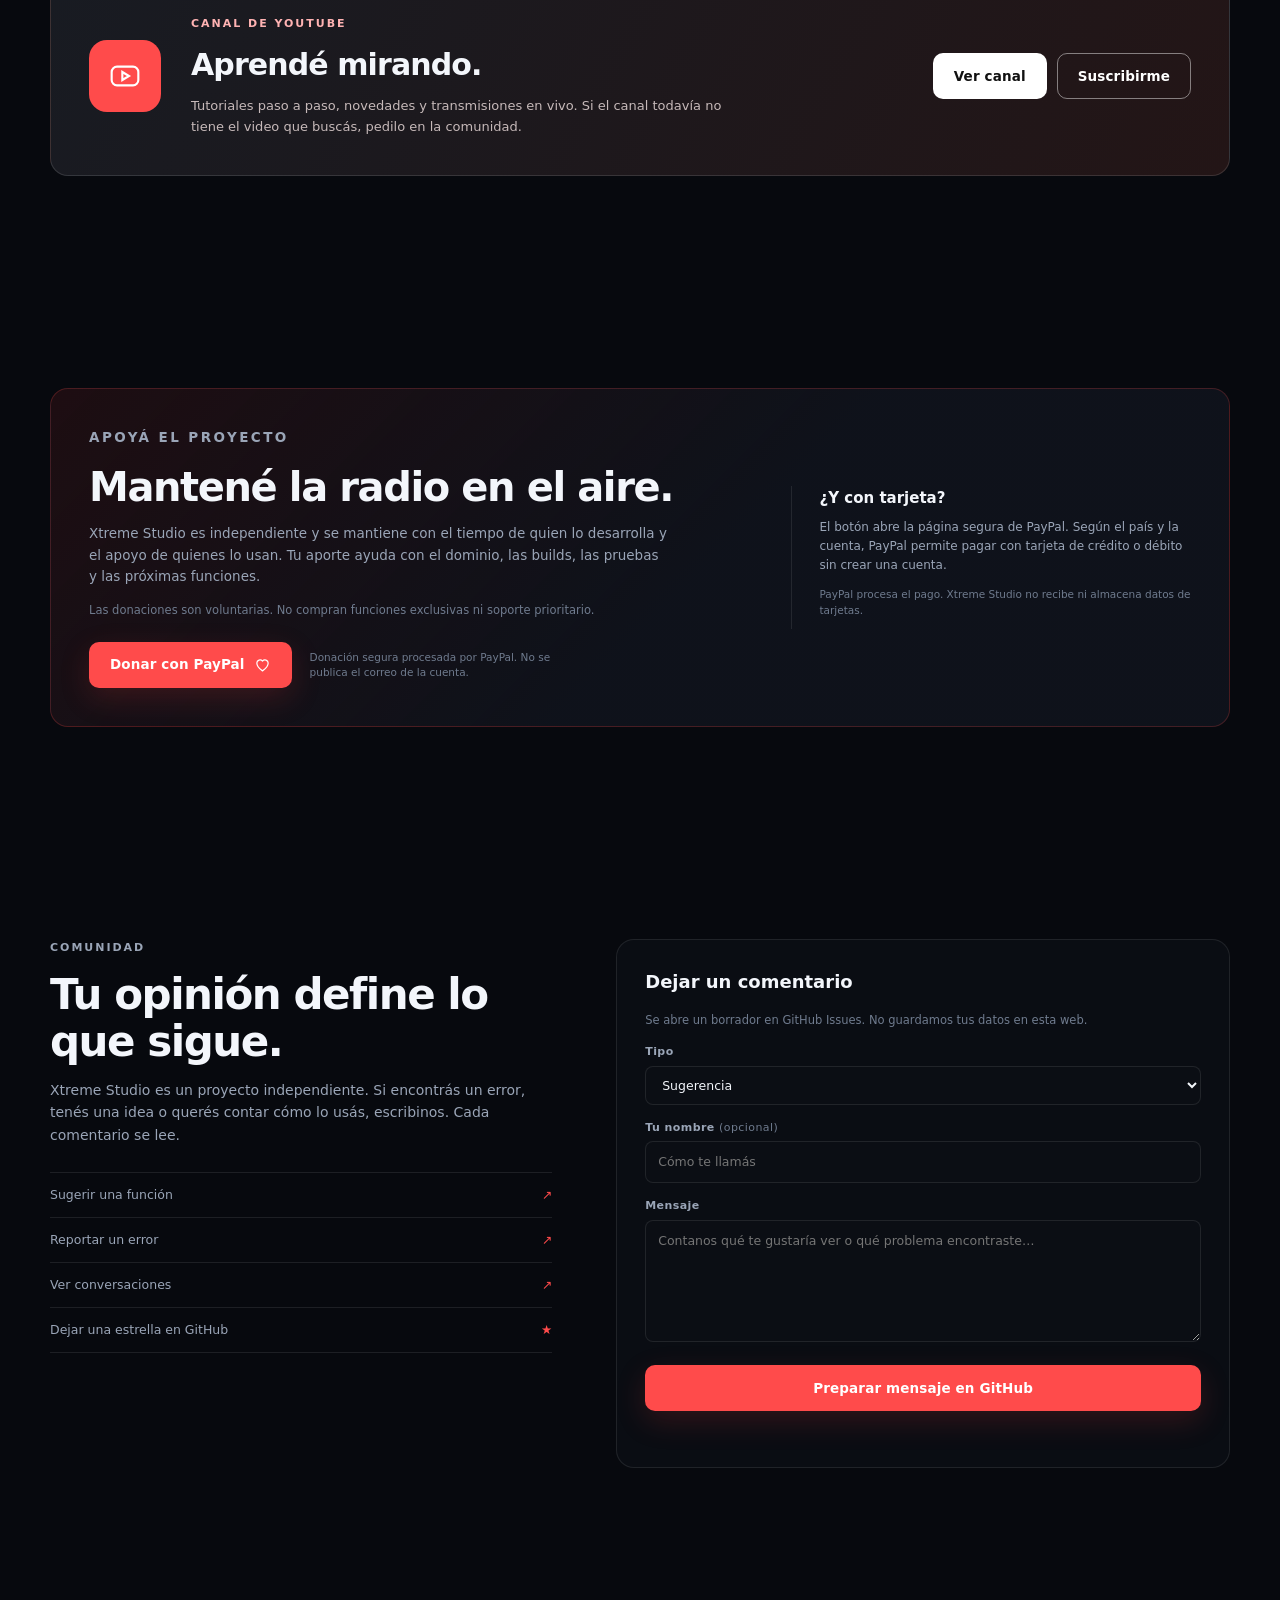
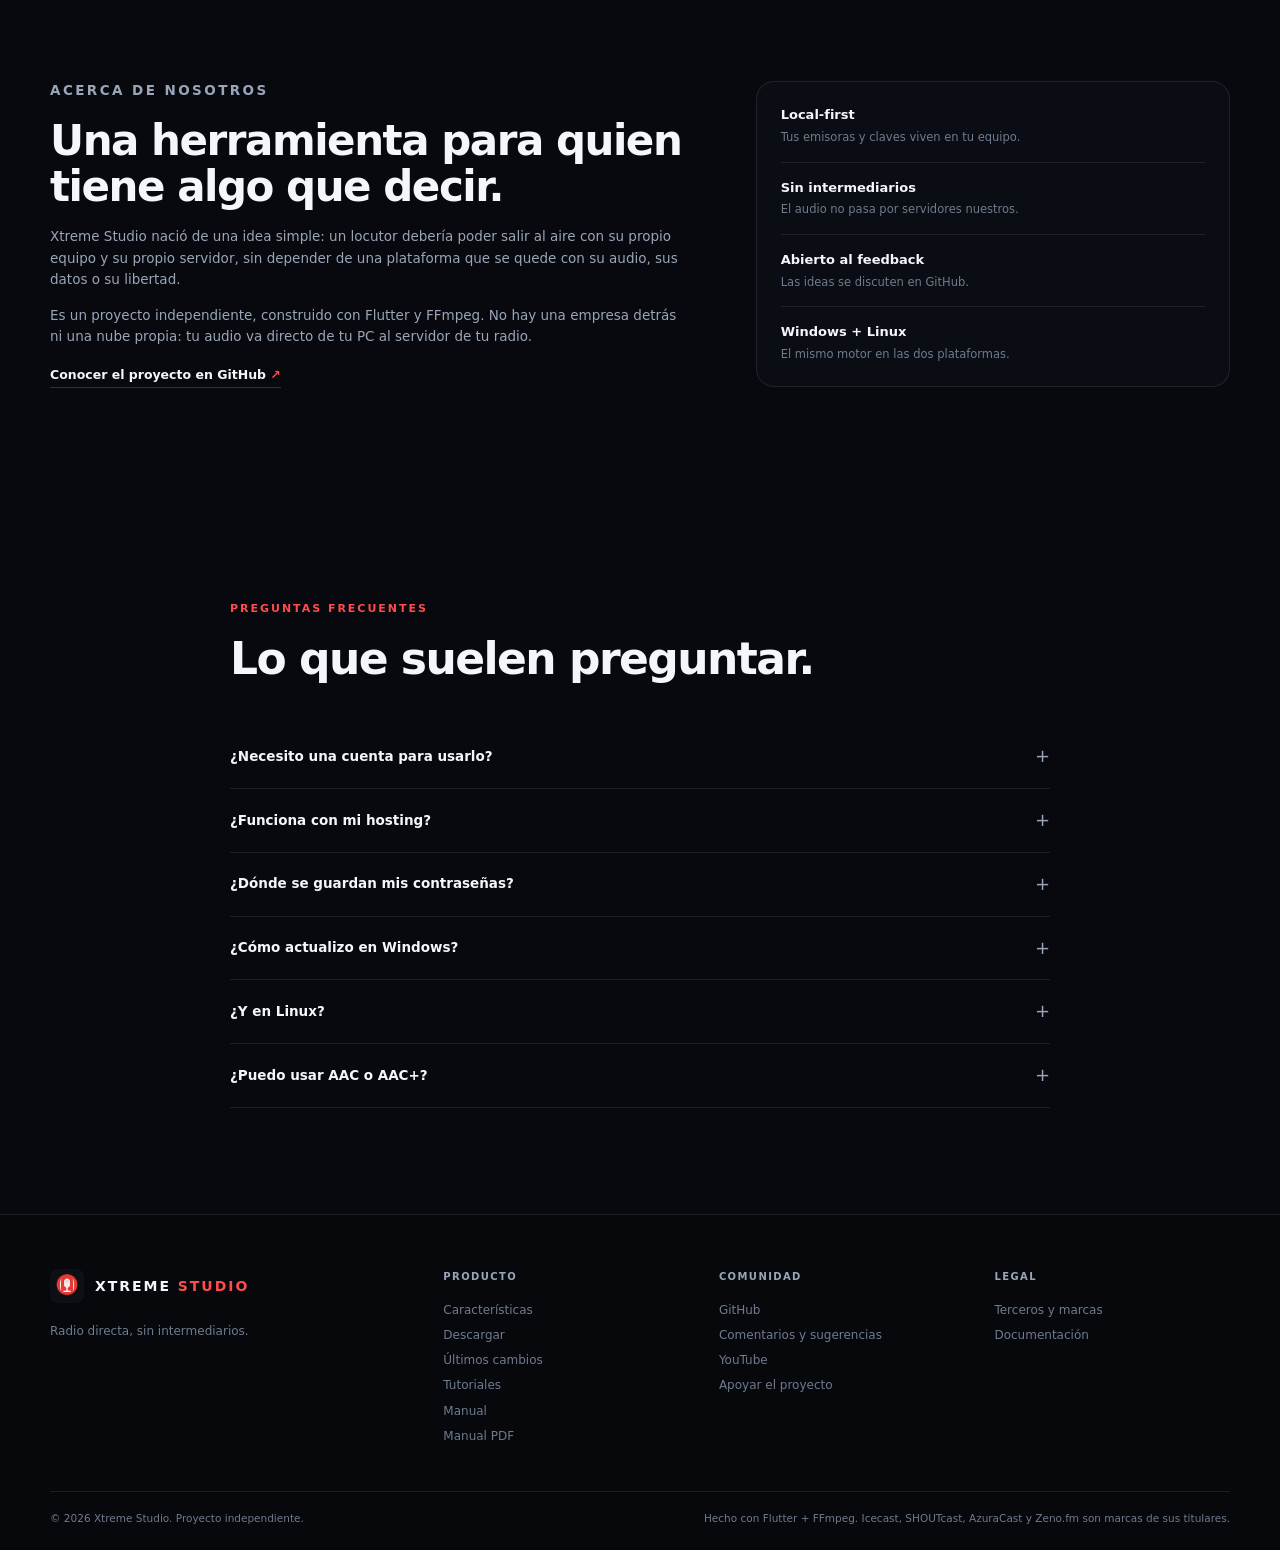
==== commit 443036f2: "Video demo con voz en off, subtitulos y guion" ====
--- a/site/index.html
+++ b/site/index.html
@@ -80,7 +80,10 @@
               Descargar para Windows
               <svg viewBox="0 0 24 24" aria-hidden="true"><path d="M12 3v12m0 0 4-4m-4 4-4-4M5 21h14"/></svg>
             </a>
-            <a class="btn btn-ghost" href="#caracteristicas">Ver características</a>
+            <a class="btn btn-ghost" href="#demo">
+              Ver demo
+              <svg viewBox="0 0 24 24" aria-hidden="true"><path d="m9 7 8 5-8 5V7Z"/></svg>
+            </a>
           </div>
           <ul class="hero-meta" aria-label="Compatibilidad">
             <li>Windows 10/11</li>
@@ -112,6 +115,27 @@
         <div><strong>2 protocolos</strong><span>Icecast2 y Shoutcast v1/v2</span></div>
         <div><strong>+ Soundboard</strong><span>jingles y cue local</span></div>
         <div><strong>Actualizaciones</strong><span>desde la propia app</span></div>
+      </div>
+    </section>
+
+    <section class="section demo-section" id="demo">
+      <div class="container demo-wrap">
+        <div class="demo-copy reveal">
+          <p class="eyebrow">Video demo</p>
+          <h2>Conocelo en 2 minutos.</h2>
+          <p>Emisión, emisoras, audio, códecs y soundboard. Las pantallas reales de la app, sin vueltas.</p>
+          <div class="demo-actions">
+            <a class="btn btn-primary" href="assets/xtreme-studio-demo.mp4" download>Descargar video</a>
+            <a class="text-link" href="manual.html">Leer el manual <span>↗</span></a>
+          </div>
+        </div>
+        <div class="demo-player reveal">
+          <video controls preload="none" poster="assets/xtreme-studio-demo-thumb.png" playsinline>
+            <source src="assets/xtreme-studio-demo.mp4" type="video/mp4">
+            <track kind="captions" src="assets/xtreme-studio-demo.vtt" srclang="es" label="Español" default>
+            Tu navegador no puede reproducir el video. <a href="assets/xtreme-studio-demo.mp4">Descargalo acá</a>.
+          </video>
+        </div>
       </div>
     </section>
 
--- a/site/styles.css
+++ b/site/styles.css
@@ -400,3 +400,15 @@
 @media (max-width: 620px) {
   .star-cta { flex-direction: column; align-items: flex-start; gap: 10px; }
 }
+
+/* Video demo */
+.demo-section { padding-top: 0; }
+.demo-wrap { display: grid; grid-template-columns: .75fr 1.25fr; gap: 42px; align-items: center; }
+.demo-copy h2 { margin: 0 0 12px; font-size: clamp(30px, 3.5vw, 44px); letter-spacing: -.035em; line-height: 1.1; }
+.demo-copy > p:not(.eyebrow) { color: var(--muted); font-size: 14px; }
+.demo-actions { display: flex; flex-wrap: wrap; align-items: center; gap: 18px; margin-top: 22px; }
+.demo-player { border: 1px solid var(--line-strong); border-radius: 16px; overflow: hidden; background: #000; box-shadow: 0 24px 60px rgba(0,0,0,.4); }
+.demo-player video { display: block; width: 100%; height: auto; aspect-ratio: 16 / 9; background: #000; }
+@media (max-width: 880px) {
+  .demo-wrap { grid-template-columns: 1fr; gap: 24px; }
+}
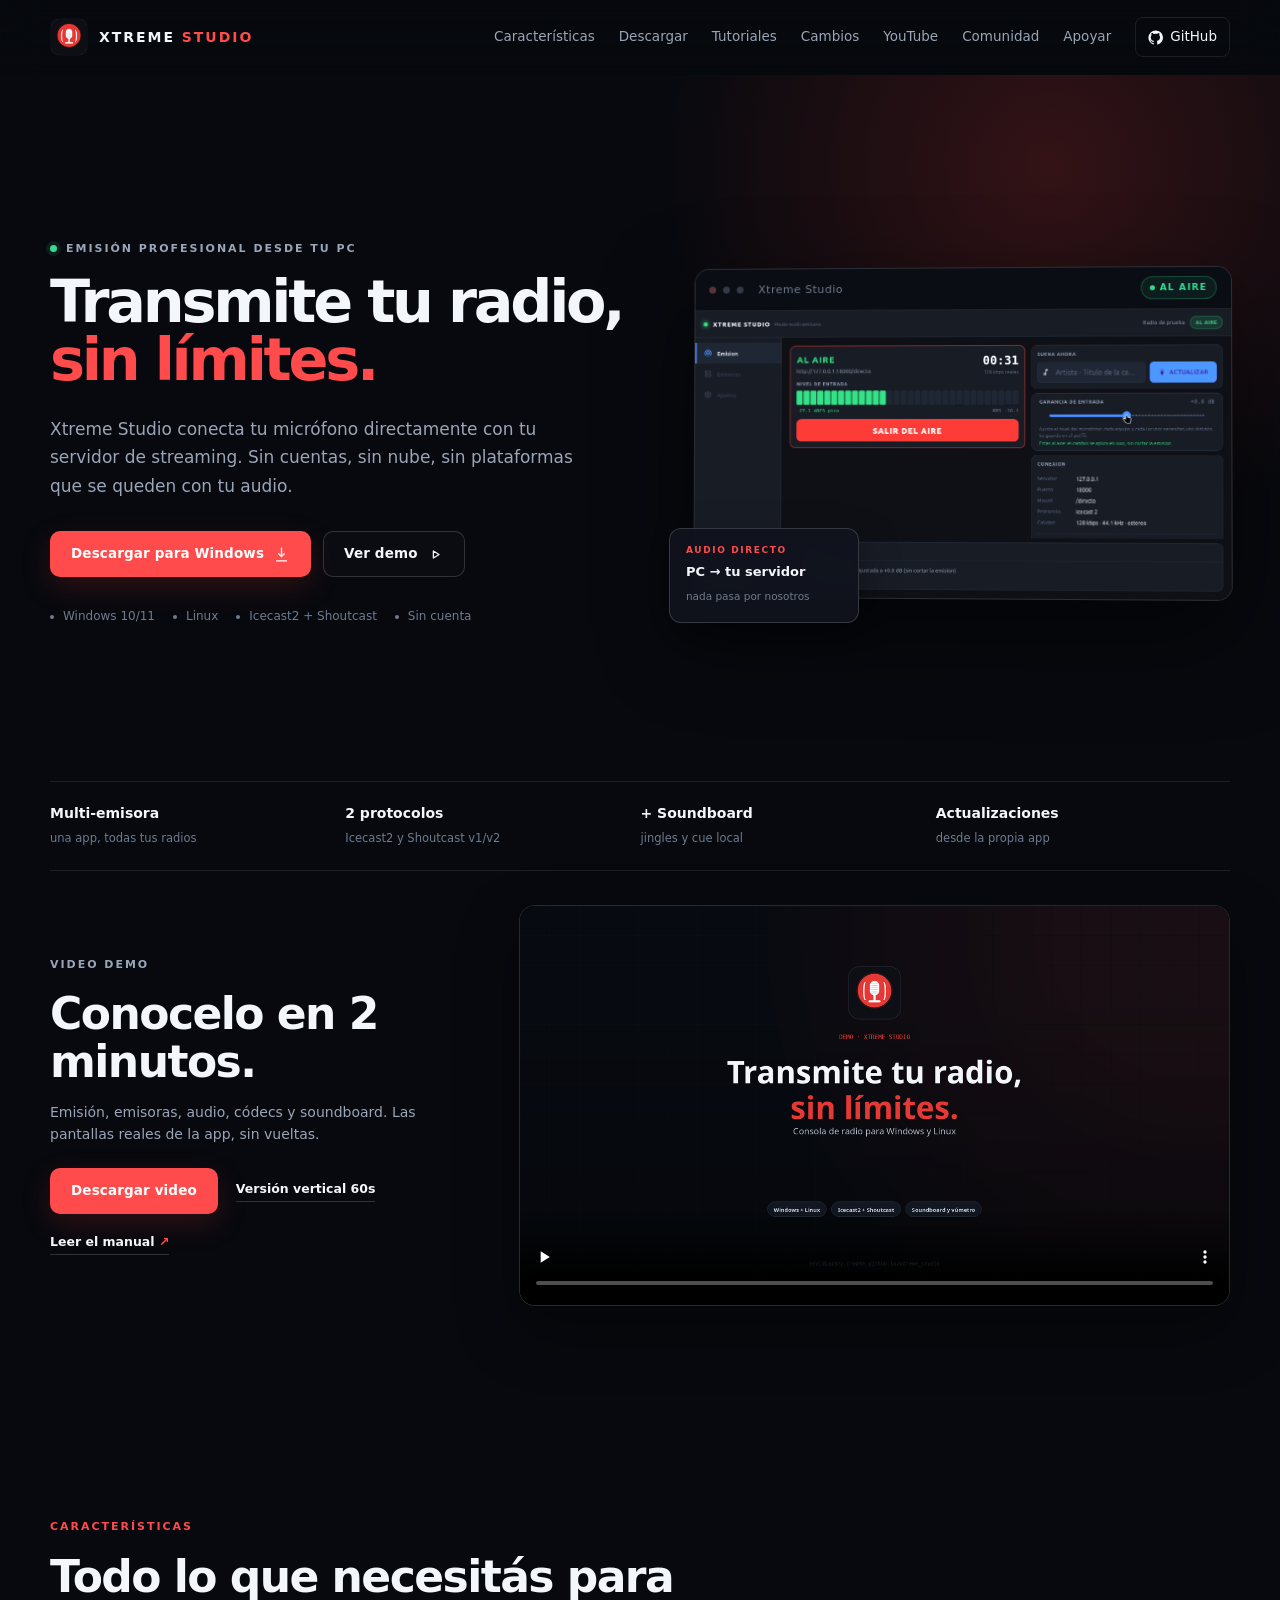
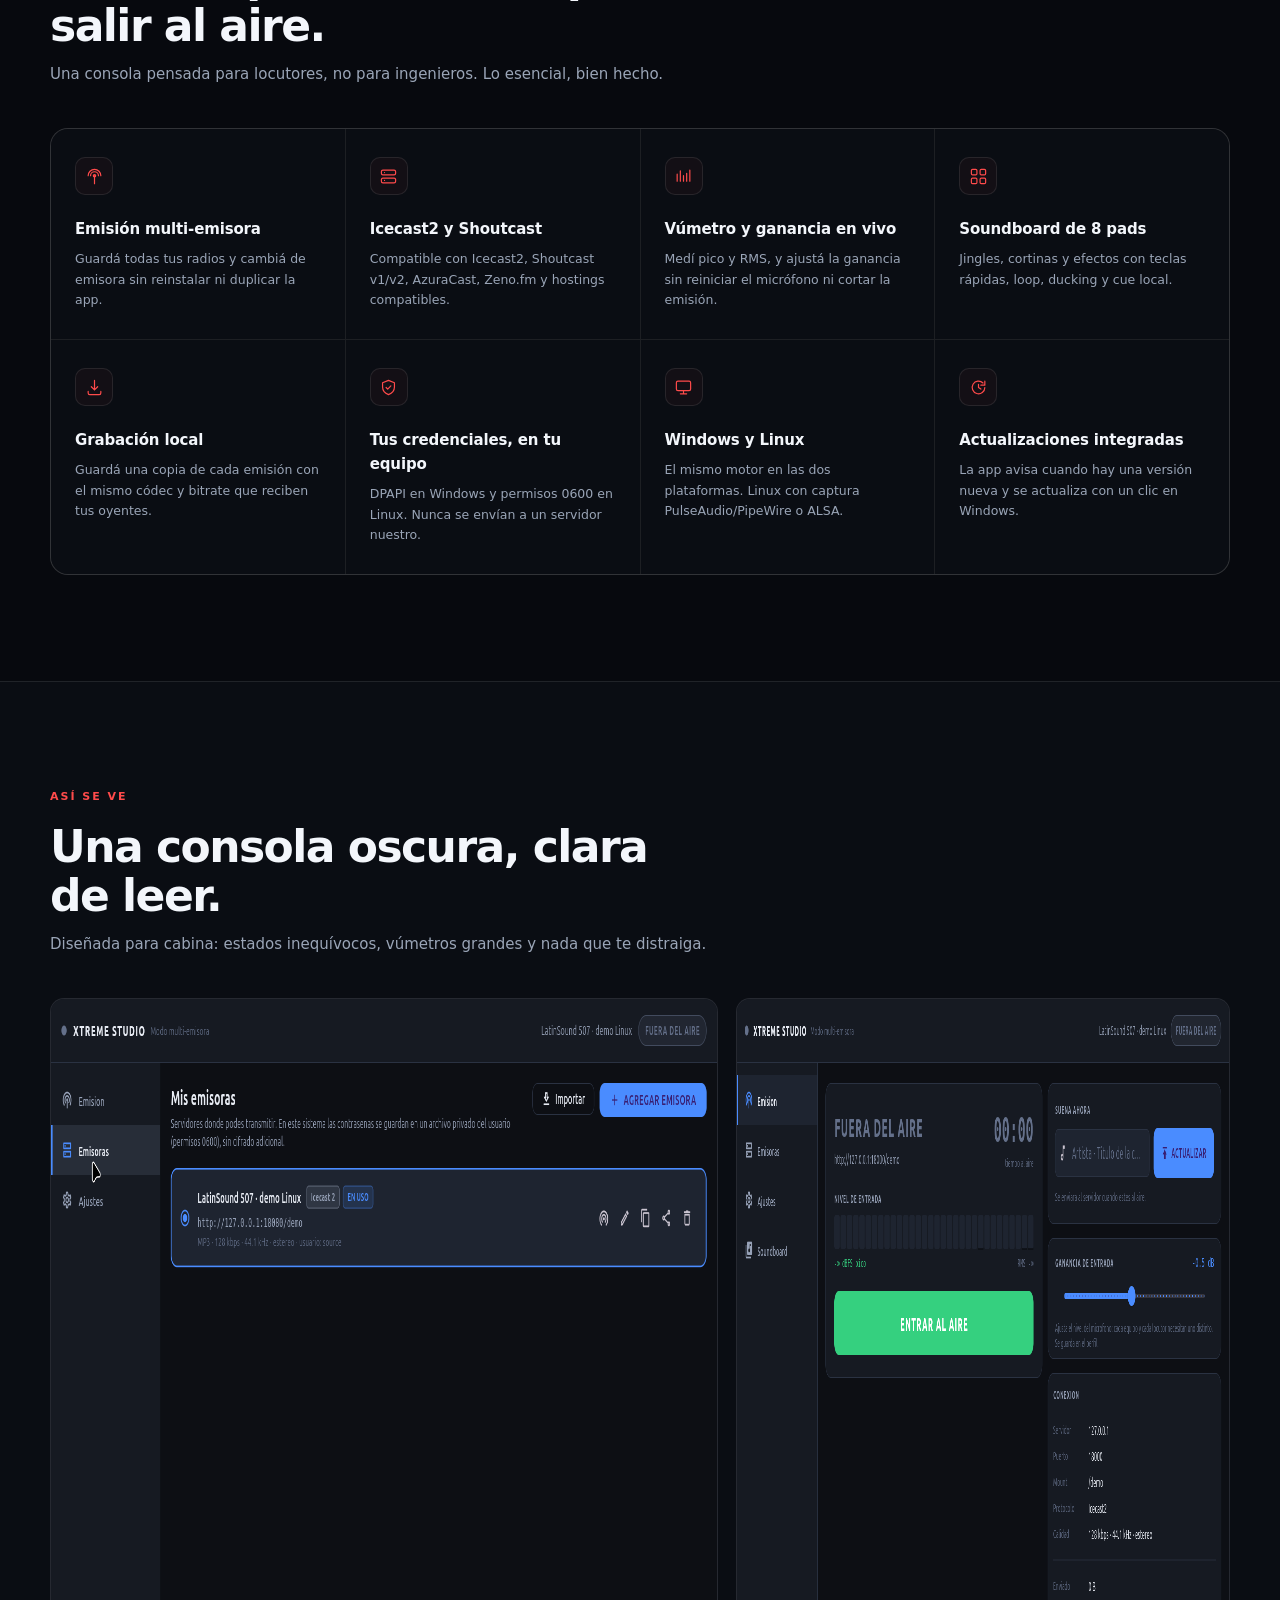
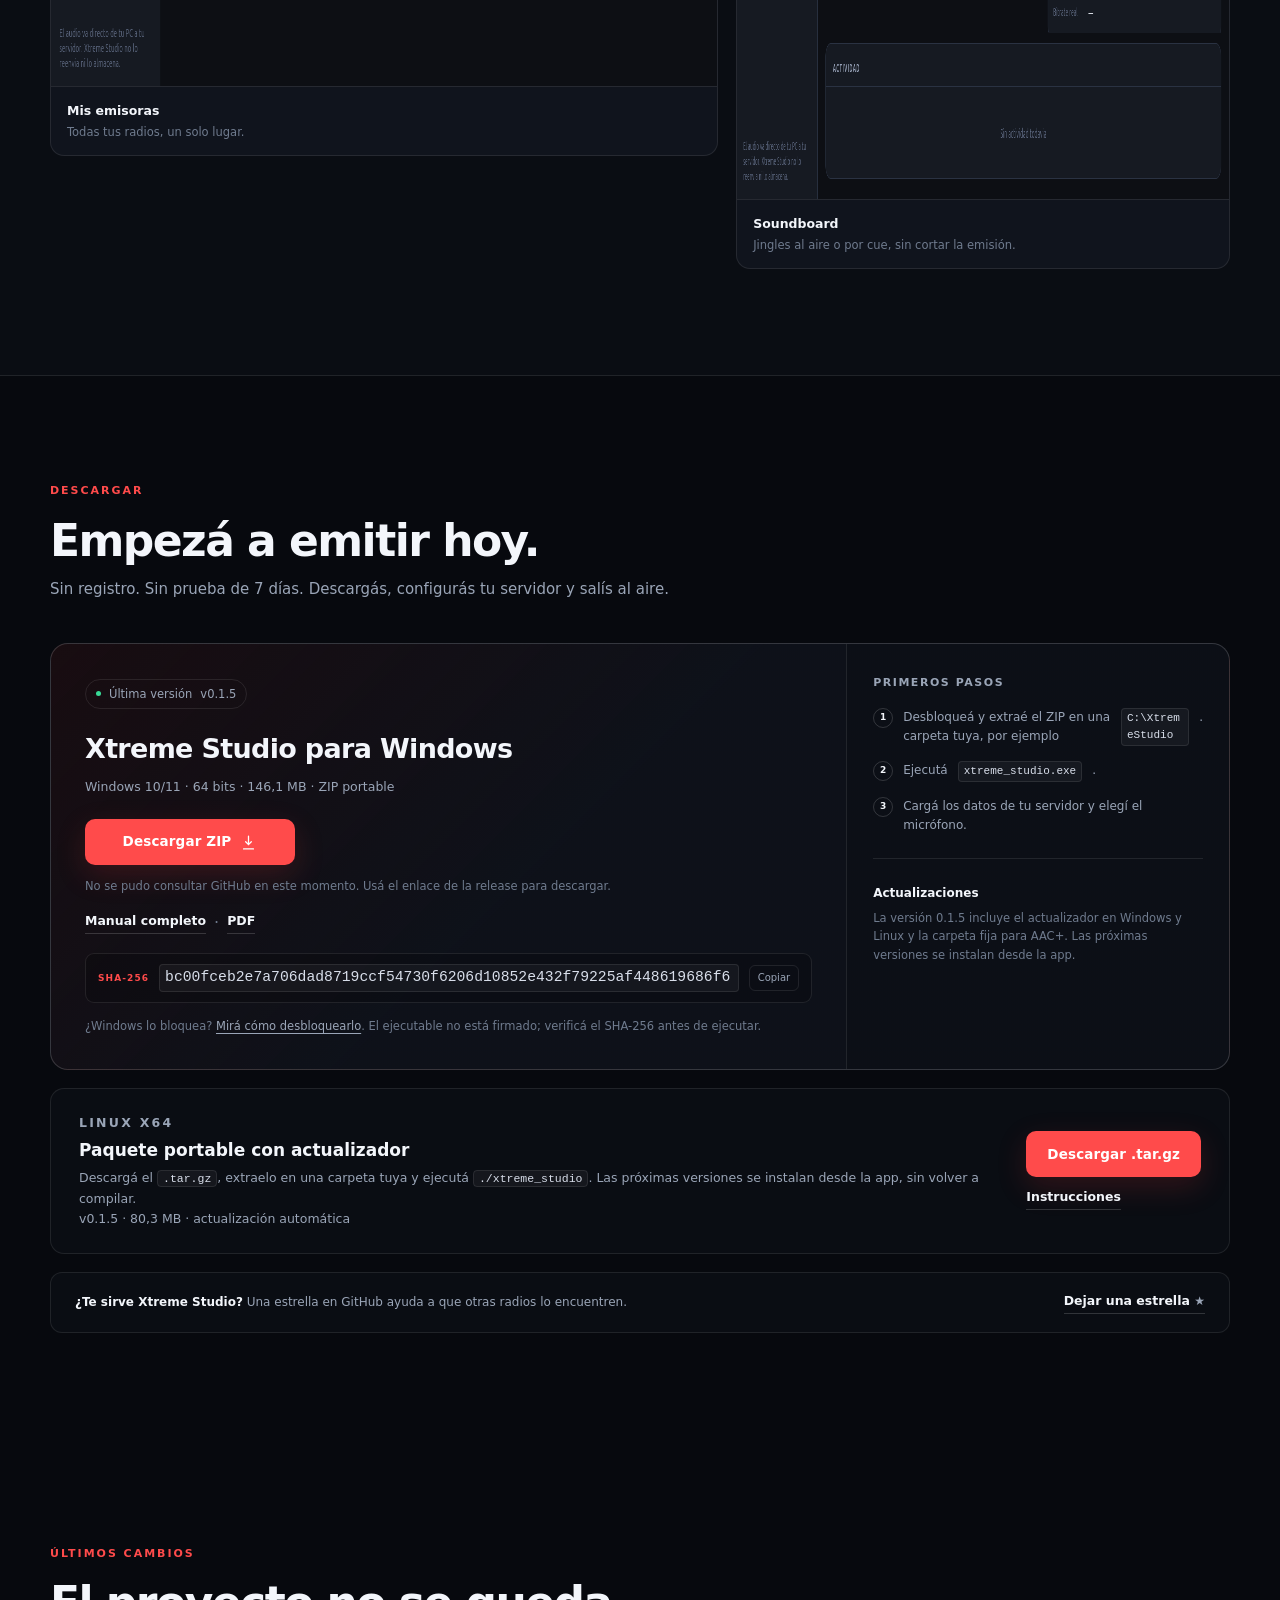
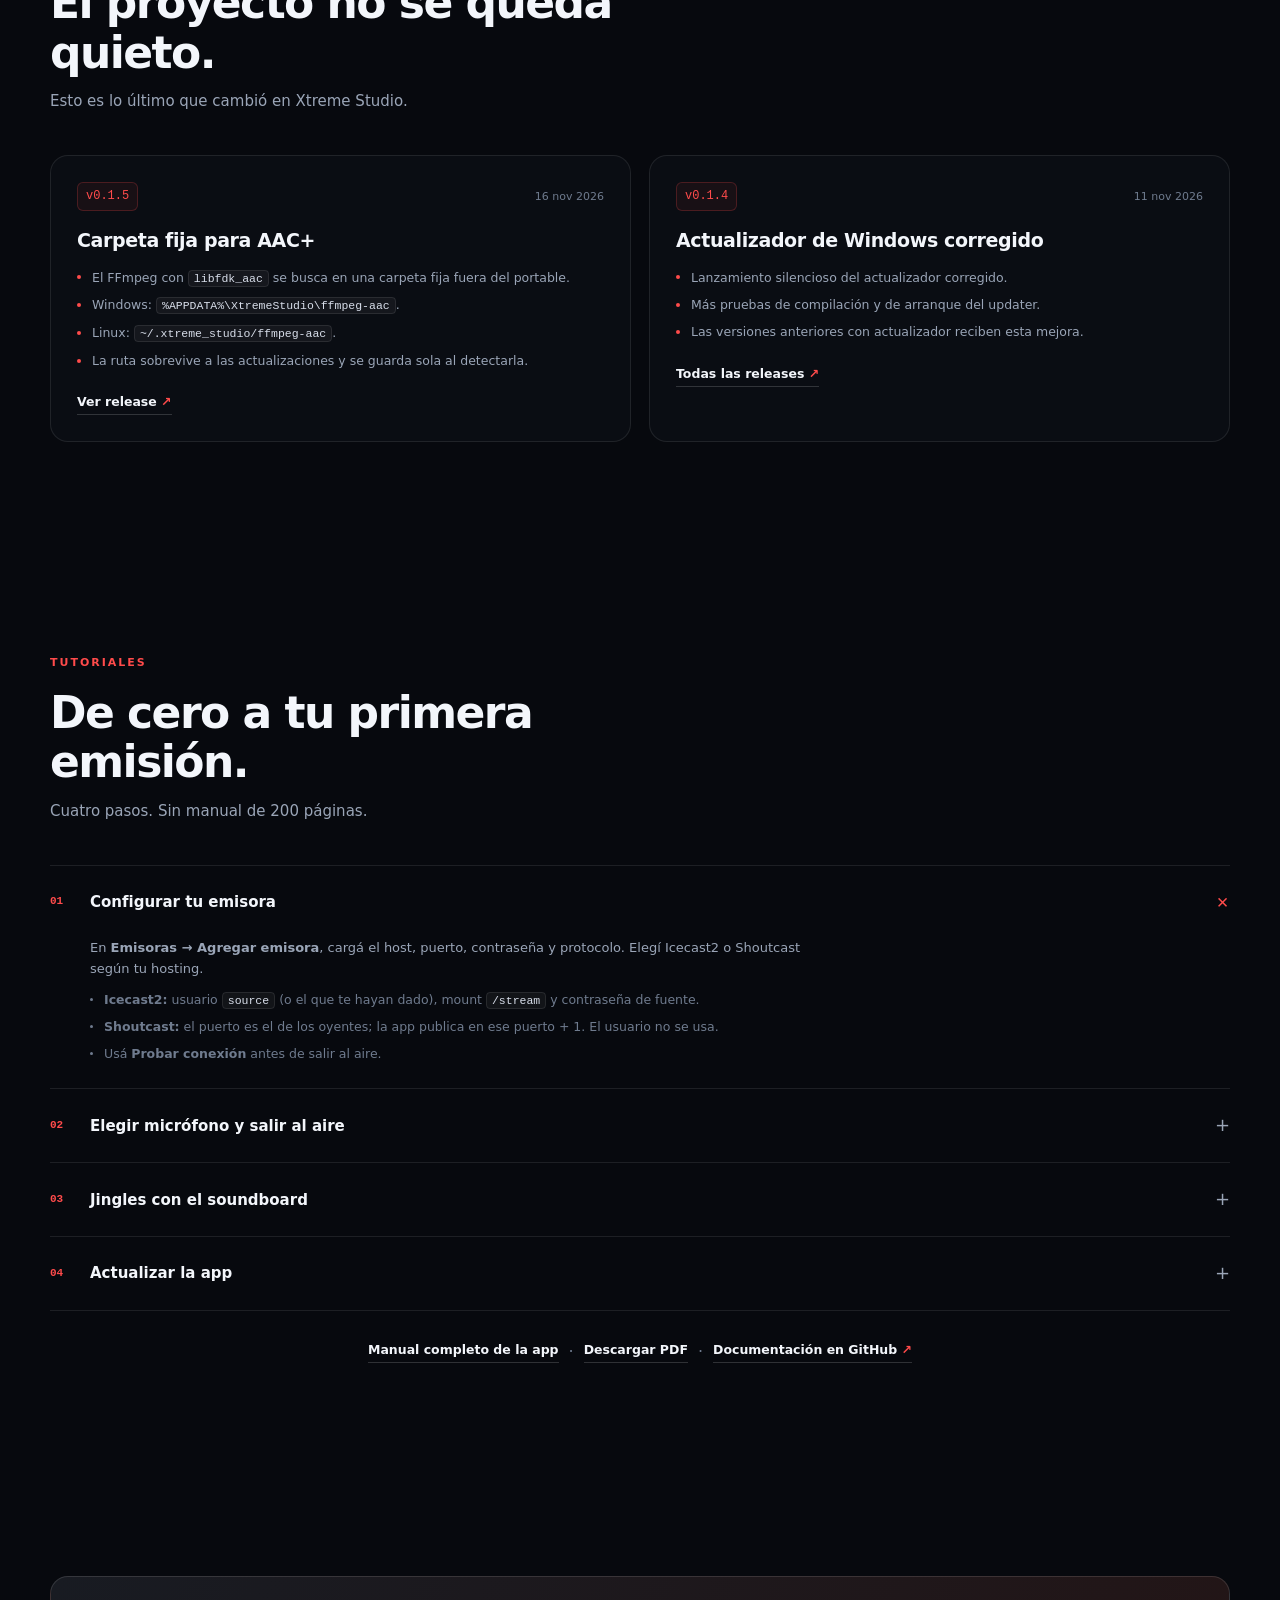
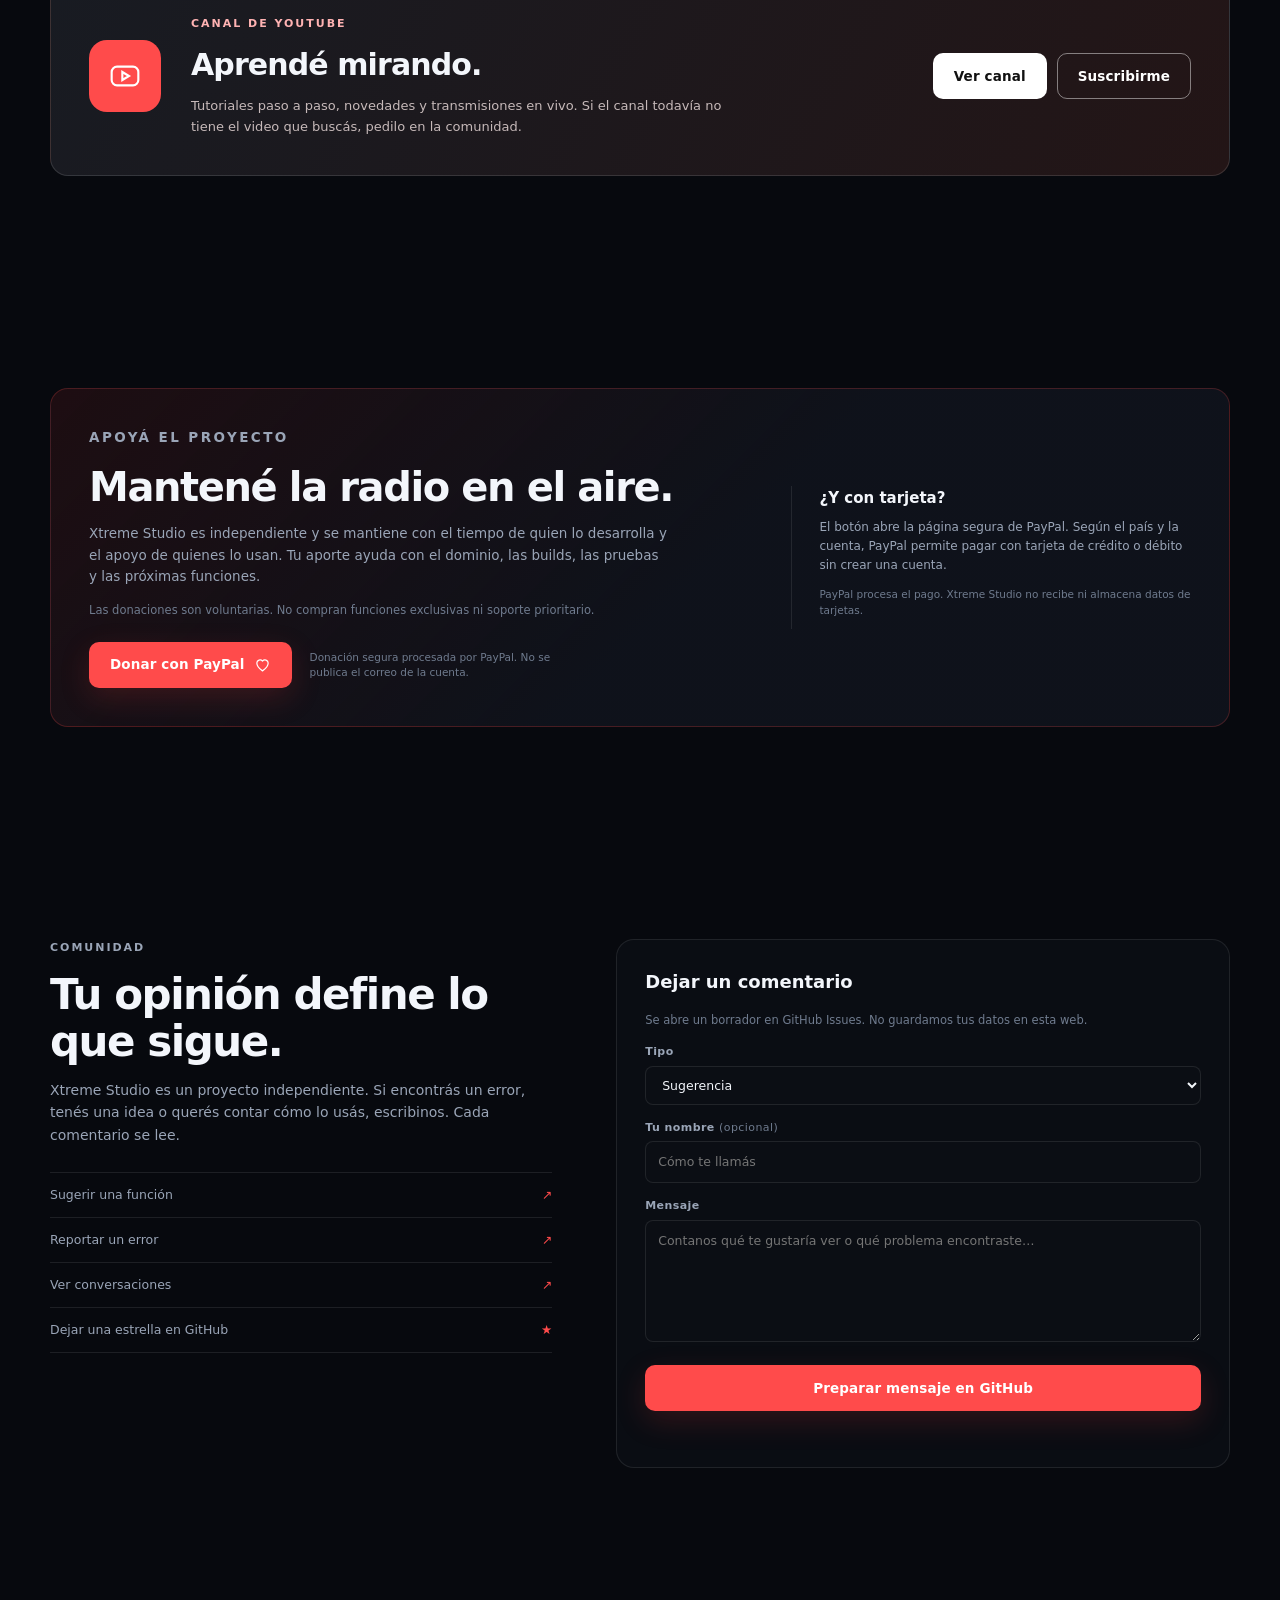
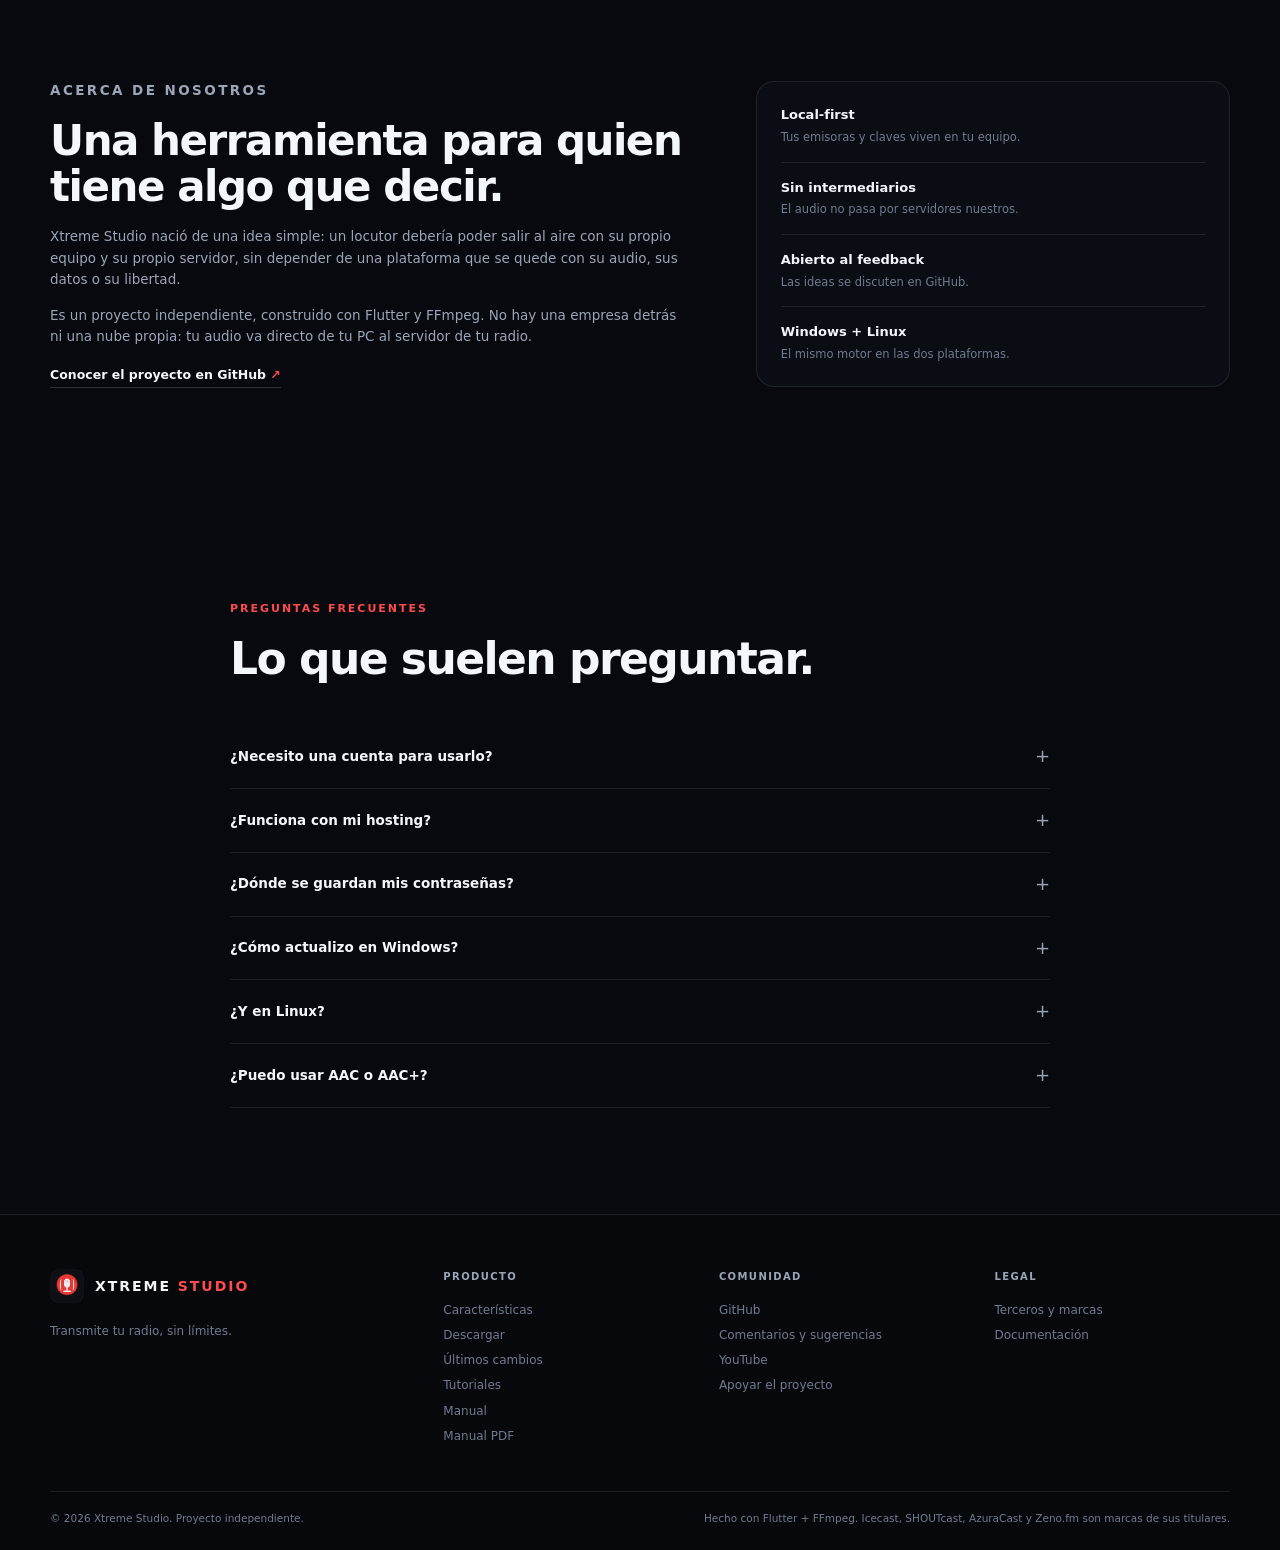
==== commit 1be71bb1: "Eslogan nuevo y video vertical de 60s" ====
--- a/site/index.html
+++ b/site/index.html
@@ -3,7 +3,7 @@
 <head>
   <meta charset="utf-8">
   <meta name="viewport" content="width=device-width, initial-scale=1">
-  <title>Xtreme Studio — radio directa, sin intermediarios</title>
+  <title>Xtreme Studio — transmite tu radio, sin límites</title>
   <meta name="description" content="Consola de emisión multi-emisora para radio. Publicá directo a tu servidor Icecast2 o Shoutcast desde Windows y Linux. Vúmetro, soundboard, grabación y actualizaciones.">
   <meta name="theme-color" content="#080a0f">
   <link rel="canonical" href="https://envidia1972-create.github.io/xtreme_studio/">
@@ -15,13 +15,13 @@
   <meta property="og:type" content="website">
   <meta property="og:locale" content="es_PA">
   <meta property="og:site_name" content="Xtreme Studio">
-  <meta property="og:title" content="Xtreme Studio — radio directa, sin intermediarios">
+  <meta property="og:title" content="Xtreme Studio — transmite tu radio, sin límites">
   <meta property="og:description" content="Emisión multi-emisora para radio, directo de tu PC a tu servidor. Windows y Linux.">
   <meta property="og:url" content="https://envidia1972-create.github.io/xtreme_studio/">
   <meta property="og:image" content="https://envidia1972-create.github.io/xtreme_studio/assets/og.png">
   <meta name="twitter:card" content="summary_large_image">
   <meta name="twitter:title" content="Xtreme Studio">
-  <meta name="twitter:description" content="Radio directa, sin intermediarios. Windows y Linux.">
+  <meta name="twitter:description" content="Transmite tu radio, sin límites. Windows y Linux.">
   <meta name="twitter:image" content="https://envidia1972-create.github.io/xtreme_studio/assets/og.png">
 
   <link rel="stylesheet" href="styles.css">
@@ -73,7 +73,7 @@
       <div class="container hero-grid">
         <div class="hero-copy reveal">
           <p class="eyebrow"><span class="status-dot"></span> Emisión profesional desde tu PC</p>
-          <h1>Tu radio,<br><span>sin intermediarios.</span></h1>
+          <h1>Transmite tu radio,<br><span>sin límites.</span></h1>
           <p class="lead">Xtreme Studio conecta tu micrófono directamente con tu servidor de streaming. Sin cuentas, sin nube, sin plataformas que se queden con tu audio.</p>
           <div class="hero-actions">
             <a class="btn btn-primary" href="#descargar">
@@ -126,6 +126,7 @@
           <p>Emisión, emisoras, audio, códecs y soundboard. Las pantallas reales de la app, sin vueltas.</p>
           <div class="demo-actions">
             <a class="btn btn-primary" href="assets/xtreme-studio-demo.mp4" download>Descargar video</a>
+            <a class="text-link" href="assets/xtreme-studio-vertical.mp4" download>Versión vertical 60s</a>
             <a class="text-link" href="manual.html">Leer el manual <span>↗</span></a>
           </div>
         </div>
@@ -494,7 +495,7 @@
     <div class="container footer-grid">
       <div class="footer-brand">
         <a class="brand" href="#inicio"><img src="assets/icon.png" alt="" width="34" height="34"><span>XTREME <strong>STUDIO</strong></span></a>
-        <p>Radio directa, sin intermediarios.</p>
+        <p>Transmite tu radio, sin límites.</p>
       </div>
       <div class="footer-col">
         <h4>Producto</h4>
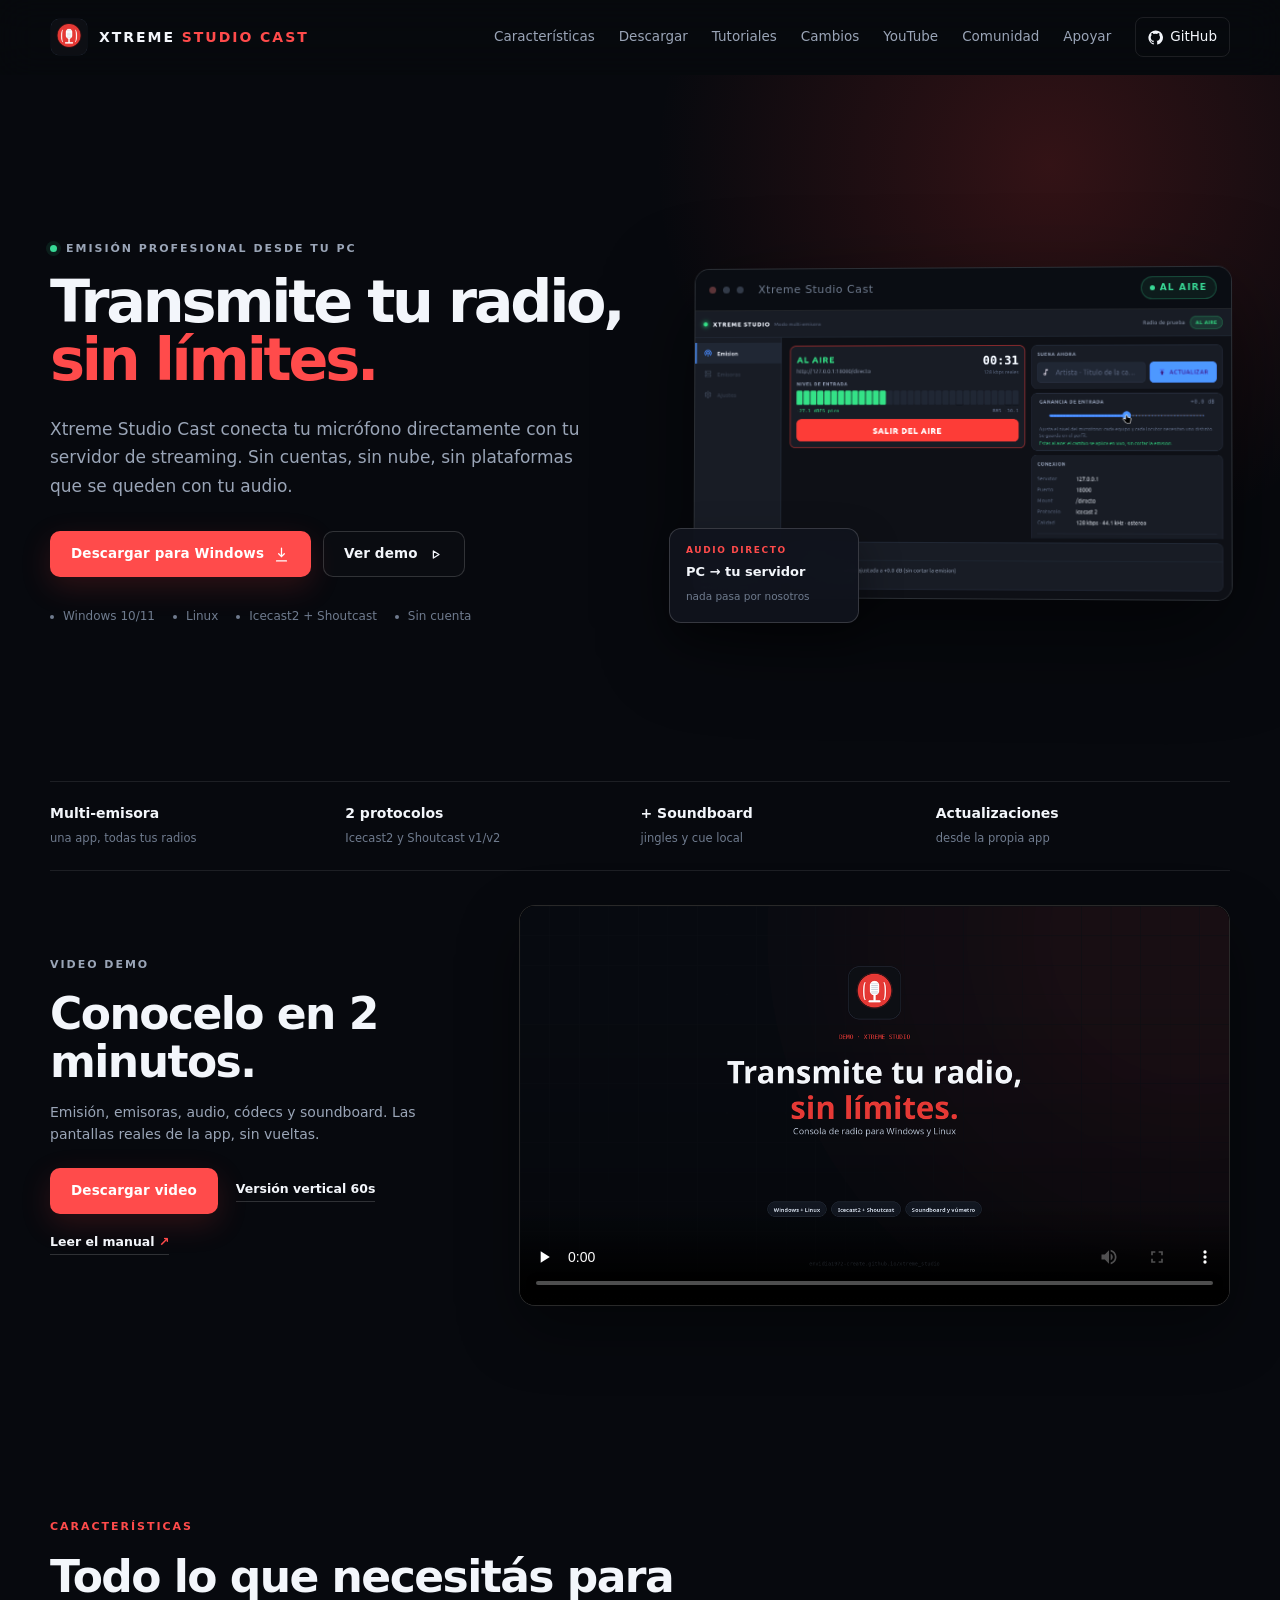
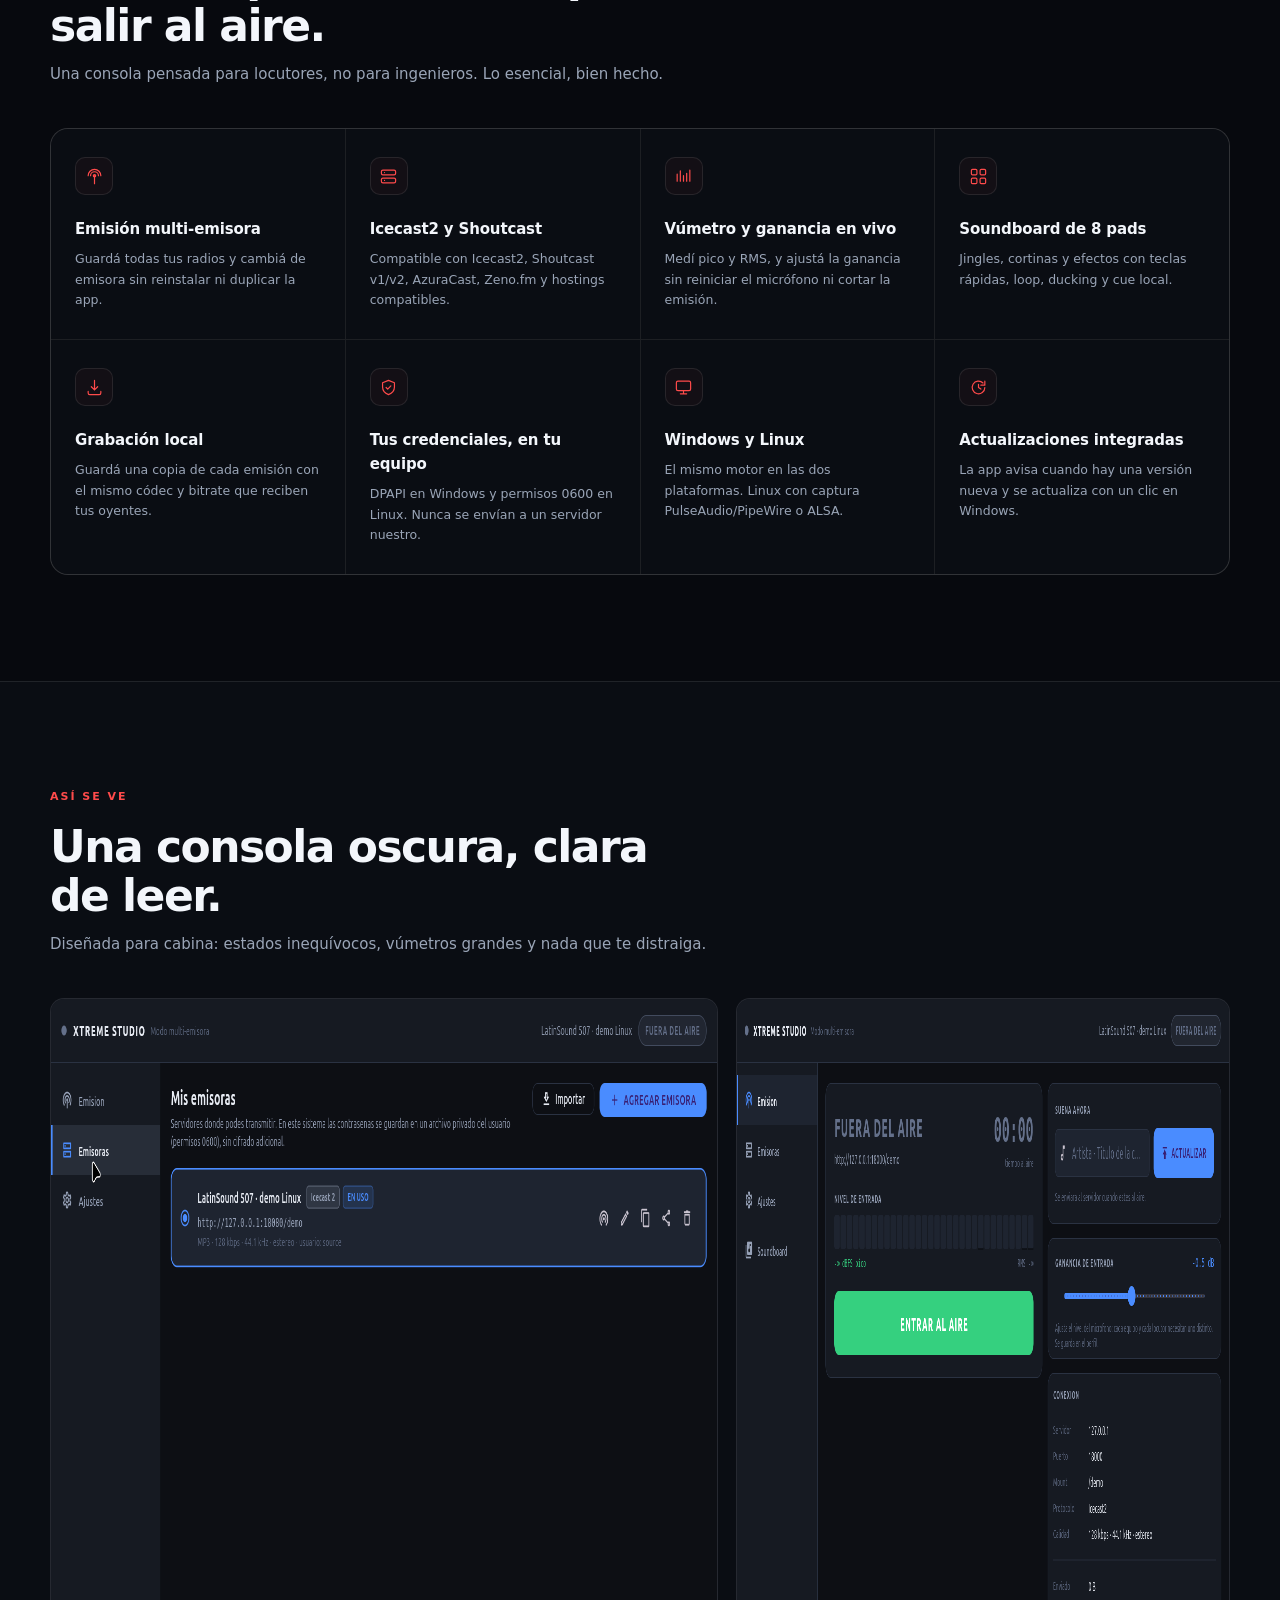
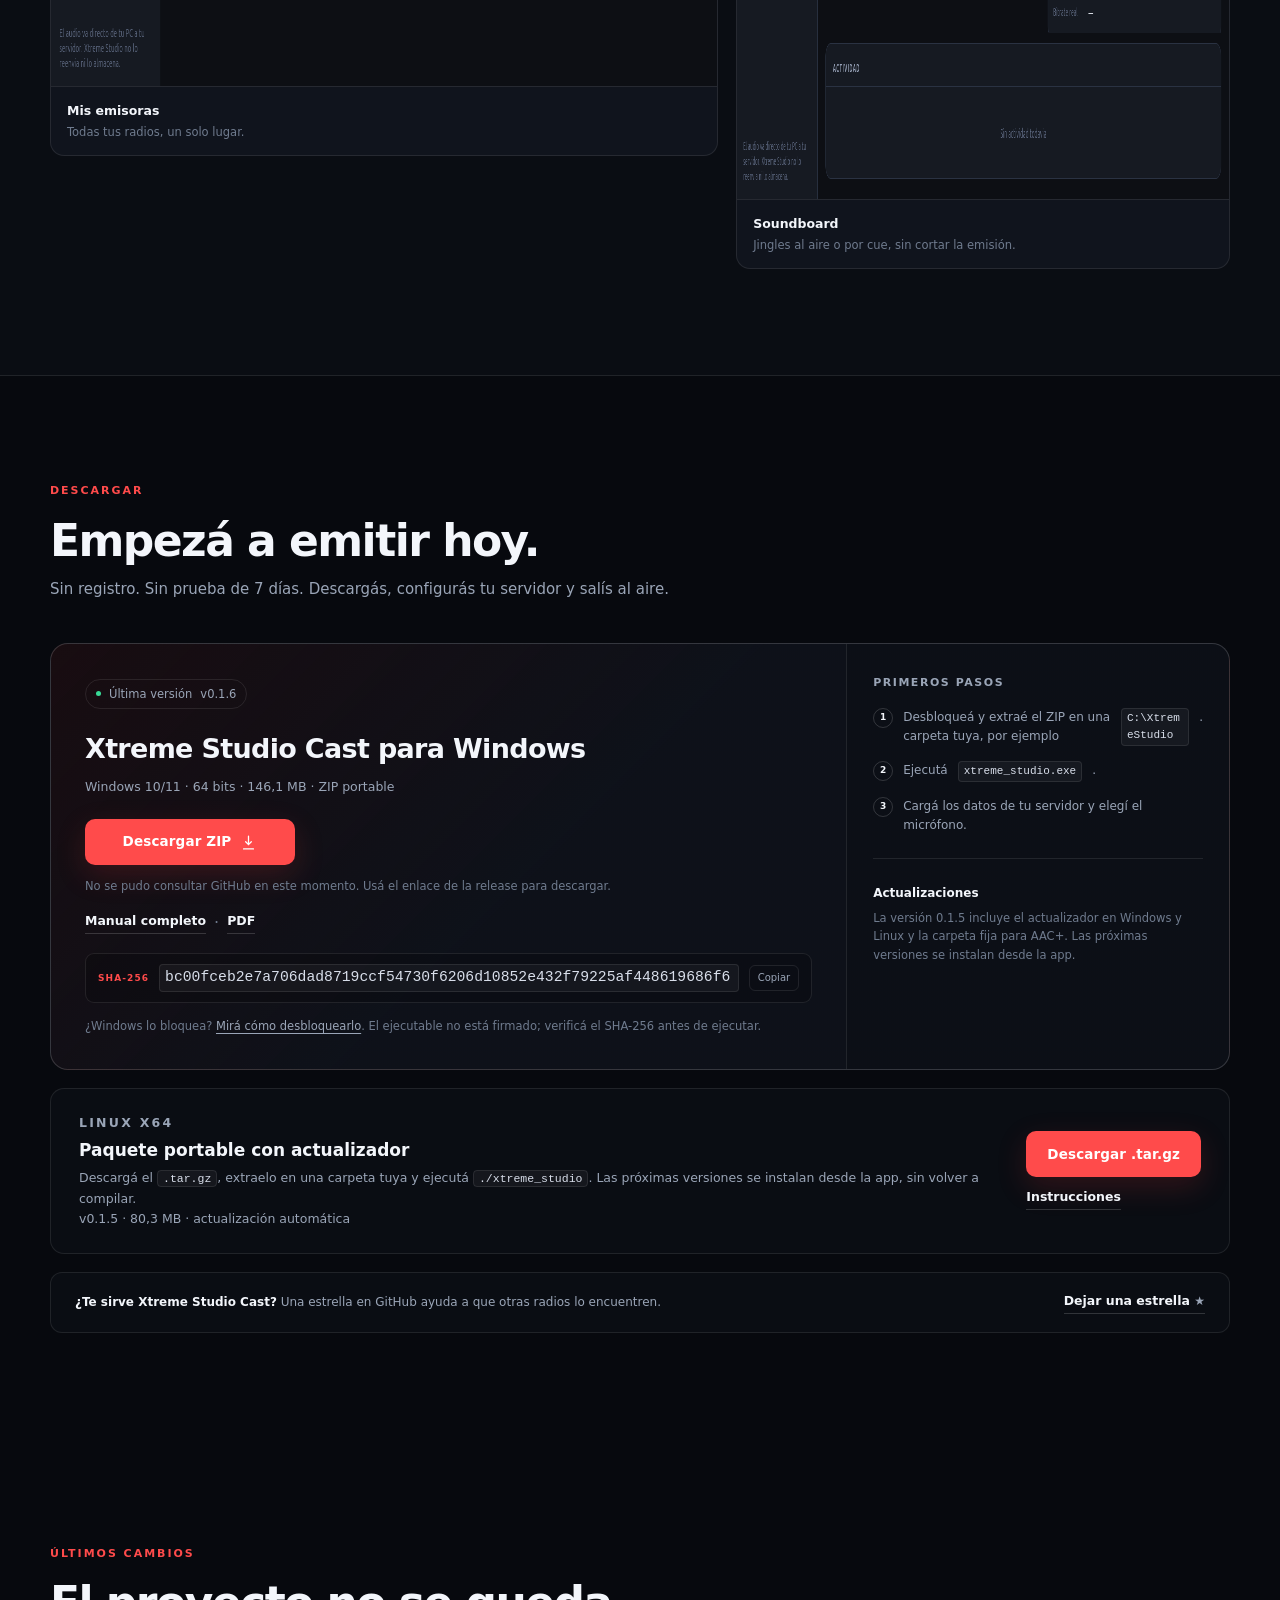
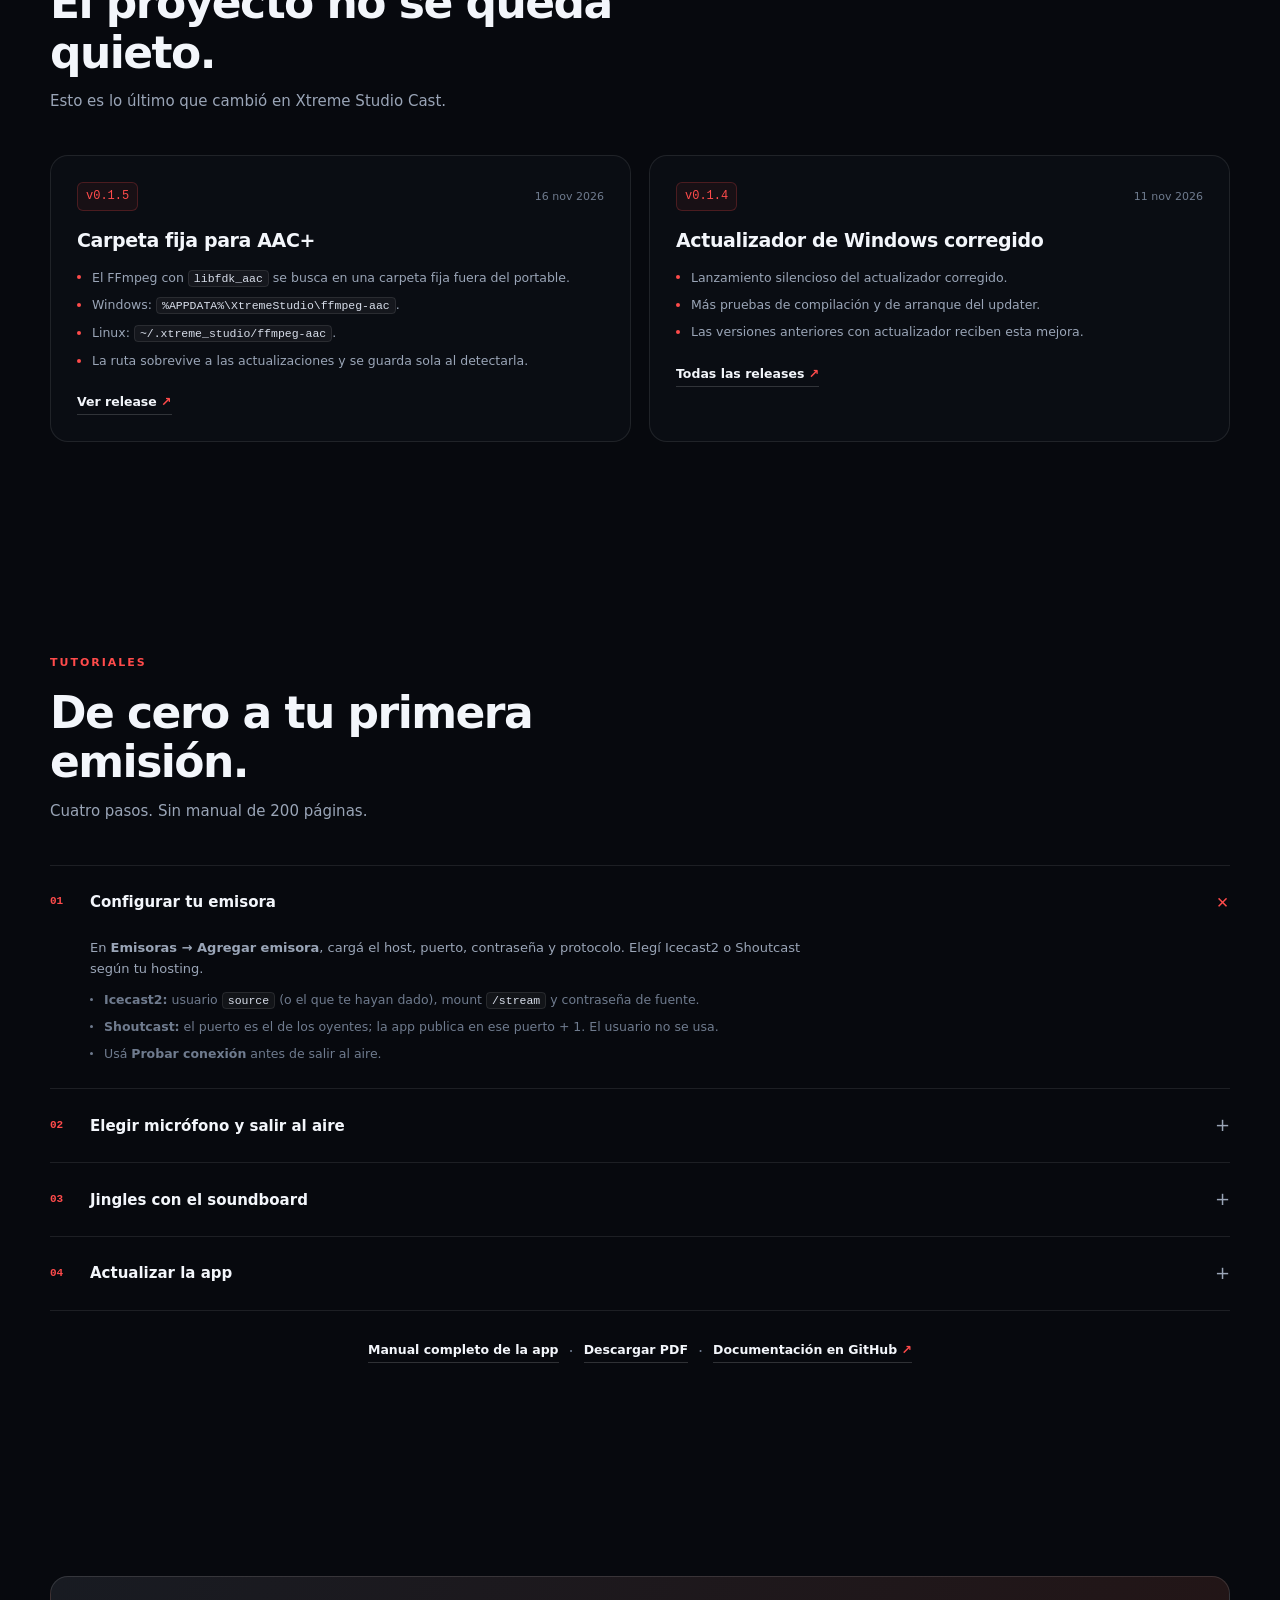
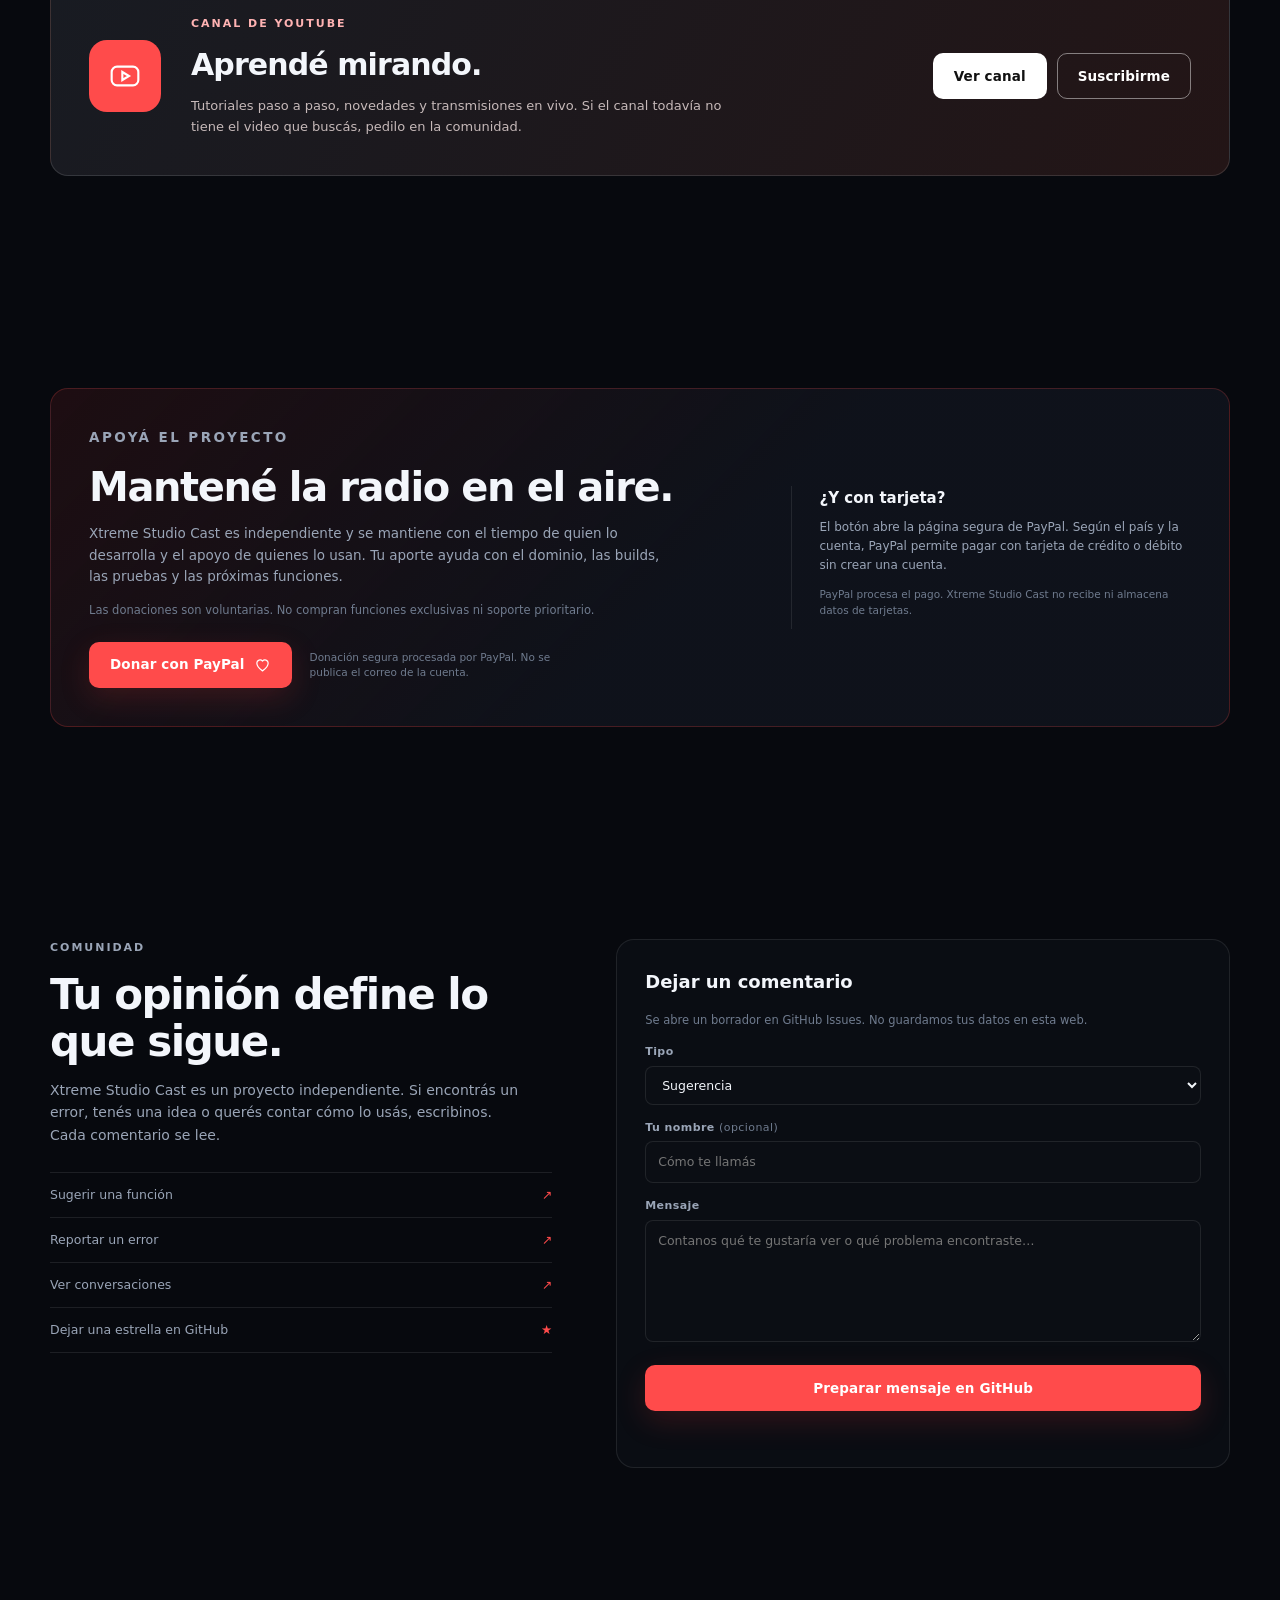
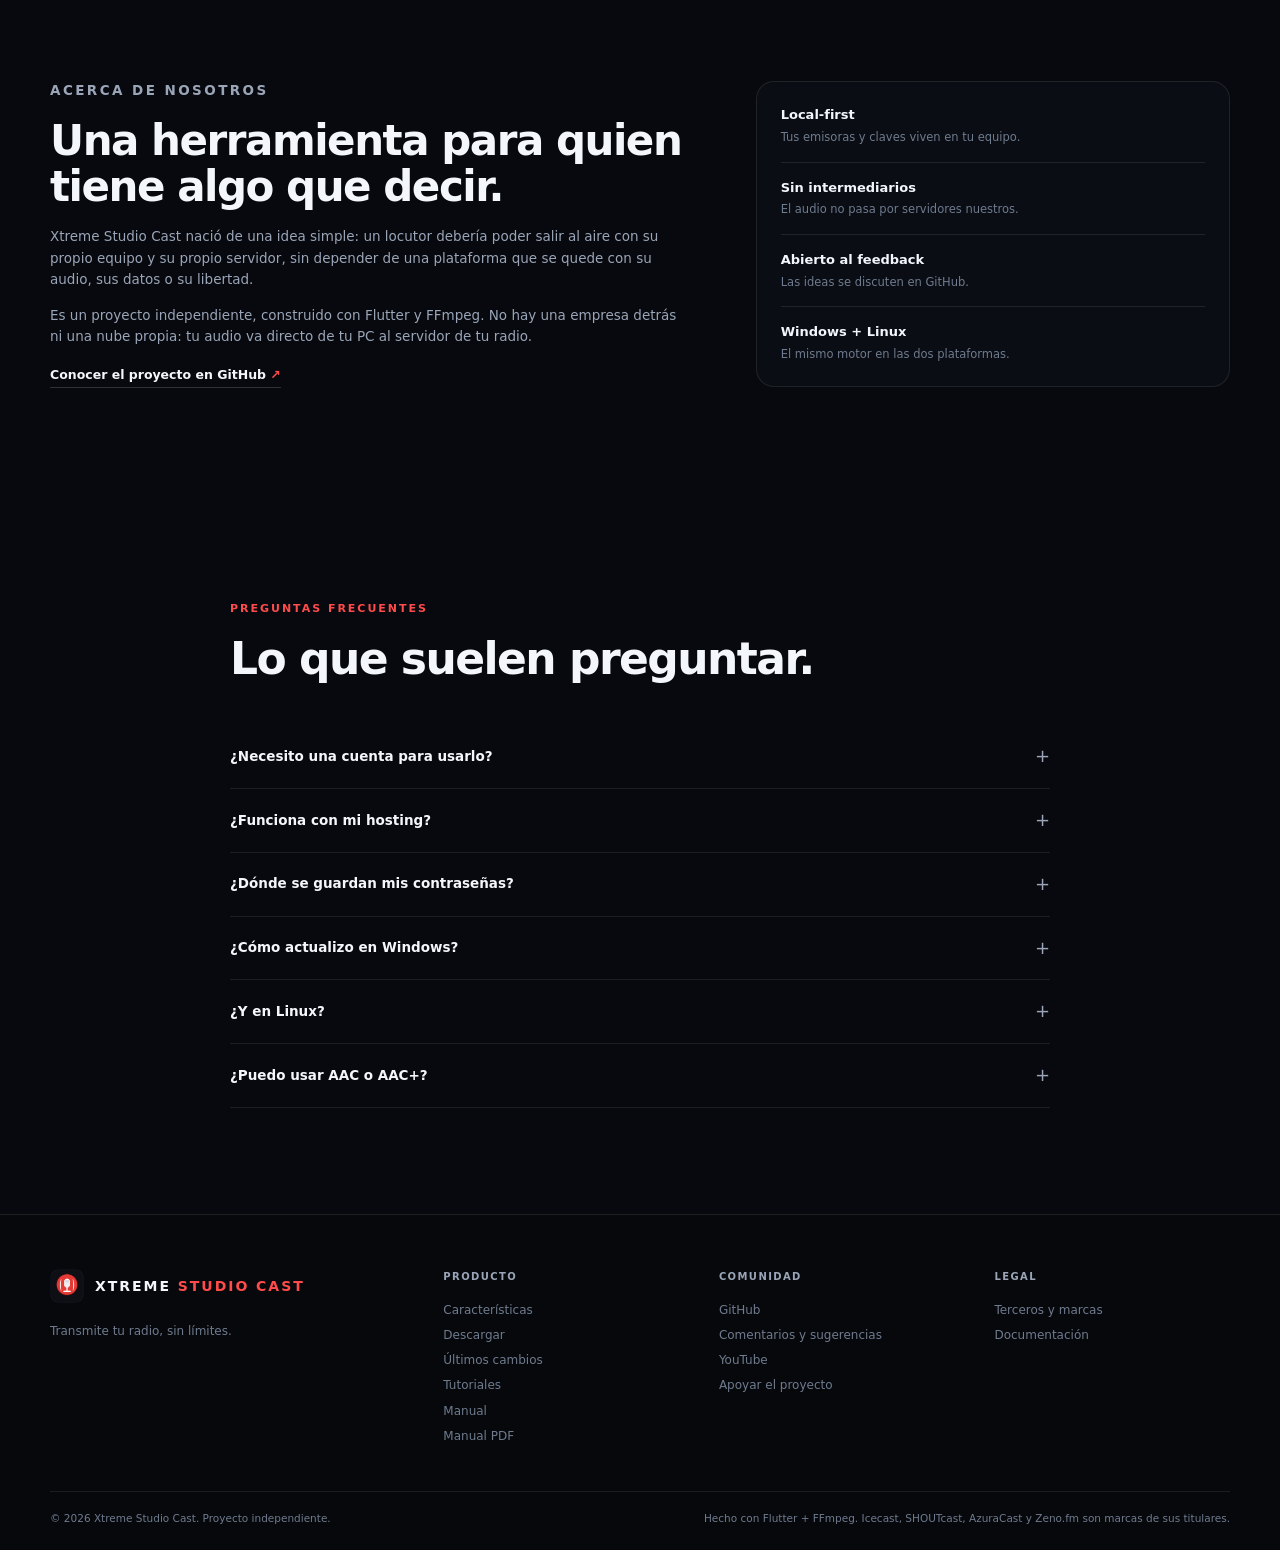
==== commit 7dced10d: "Rebrand a Xtreme Studio Cast y pads con toggle" ====
--- a/site/index.html
+++ b/site/index.html
@@ -3,7 +3,7 @@
 <head>
   <meta charset="utf-8">
   <meta name="viewport" content="width=device-width, initial-scale=1">
-  <title>Xtreme Studio — transmite tu radio, sin límites</title>
+  <title>Xtreme Studio Cast — transmite tu radio, sin límites</title>
   <meta name="description" content="Consola de emisión multi-emisora para radio. Publicá directo a tu servidor Icecast2 o Shoutcast desde Windows y Linux. Vúmetro, soundboard, grabación y actualizaciones.">
   <meta name="theme-color" content="#080a0f">
   <link rel="canonical" href="https://envidia1972-create.github.io/xtreme_studio/">
@@ -14,13 +14,13 @@
 
   <meta property="og:type" content="website">
   <meta property="og:locale" content="es_PA">
-  <meta property="og:site_name" content="Xtreme Studio">
-  <meta property="og:title" content="Xtreme Studio — transmite tu radio, sin límites">
+  <meta property="og:site_name" content="Xtreme Studio Cast">
+  <meta property="og:title" content="Xtreme Studio Cast — transmite tu radio, sin límites">
   <meta property="og:description" content="Emisión multi-emisora para radio, directo de tu PC a tu servidor. Windows y Linux.">
   <meta property="og:url" content="https://envidia1972-create.github.io/xtreme_studio/">
   <meta property="og:image" content="https://envidia1972-create.github.io/xtreme_studio/assets/og.png">
   <meta name="twitter:card" content="summary_large_image">
-  <meta name="twitter:title" content="Xtreme Studio">
+  <meta name="twitter:title" content="Xtreme Studio Cast">
   <meta name="twitter:description" content="Transmite tu radio, sin límites. Windows y Linux.">
   <meta name="twitter:image" content="https://envidia1972-create.github.io/xtreme_studio/assets/og.png">
 
@@ -29,7 +29,7 @@
   {
     "@context": "https://schema.org",
     "@type": "SoftwareApplication",
-    "name": "Xtreme Studio",
+    "name": "Xtreme Studio Cast",
     "applicationCategory": "MultimediaApplication",
     "operatingSystem": "Windows 10, Windows 11, Linux",
     "description": "Consola de emisión multi-emisora para radio con Icecast2 y Shoutcast.",
@@ -44,9 +44,9 @@
 
   <header class="site-header" id="top">
     <div class="container nav-wrap">
-      <a class="brand" href="#inicio" aria-label="Xtreme Studio, inicio">
+      <a class="brand" href="#inicio" aria-label="Xtreme Studio Cast, inicio">
         <img src="assets/icon.png" alt="" width="38" height="38">
-        <span>XTREME <strong>STUDIO</strong></span>
+        <span>XTREME <strong>STUDIO CAST</strong></span>
       </a>
       <button class="nav-toggle" type="button" aria-expanded="false" aria-controls="nav-menu" aria-label="Abrir menú">
         <span></span><span></span><span></span>
@@ -74,7 +74,7 @@
         <div class="hero-copy reveal">
           <p class="eyebrow"><span class="status-dot"></span> Emisión profesional desde tu PC</p>
           <h1>Transmite tu radio,<br><span>sin límites.</span></h1>
-          <p class="lead">Xtreme Studio conecta tu micrófono directamente con tu servidor de streaming. Sin cuentas, sin nube, sin plataformas que se queden con tu audio.</p>
+          <p class="lead">Xtreme Studio Cast conecta tu micrófono directamente con tu servidor de streaming. Sin cuentas, sin nube, sin plataformas que se queden con tu audio.</p>
           <div class="hero-actions">
             <a class="btn btn-primary" href="#descargar">
               Descargar para Windows
@@ -97,10 +97,10 @@
           <div class="app-window">
             <div class="app-window-bar">
               <span class="win-dot"></span><span class="win-dot"></span><span class="win-dot"></span>
-              <span>Xtreme Studio</span>
+              <span>Xtreme Studio Cast</span>
               <span class="onair-pill"><span></span> AL AIRE</span>
             </div>
-            <img src="assets/app-live.png" alt="Pantalla de emisión de Xtreme Studio con el vúmetro, el botón Salir del aire y la conexión al servidor" width="1280" height="687">
+            <img src="assets/app-live.png" alt="Pantalla de emisión de Xtreme Studio Cast con el vúmetro, el botón Salir del aire y la conexión al servidor" width="1280" height="687">
           </div>
           <div class="floating-card">
             <span class="floating-label">AUDIO DIRECTO</span>
@@ -202,11 +202,11 @@
         </header>
         <div class="showcase-grid">
           <figure class="shot reveal">
-            <img src="assets/app-stations.png" alt="Gestor de emisoras de Xtreme Studio con perfiles y botones de conexión" loading="lazy" width="1280" height="687">
+            <img src="assets/app-stations.png" alt="Gestor de emisoras de Xtreme Studio Cast con perfiles y botones de conexión" loading="lazy" width="1280" height="687">
             <figcaption><strong>Mis emisoras</strong><span>Todas tus radios, un solo lugar.</span></figcaption>
           </figure>
           <figure class="shot reveal">
-            <img src="assets/app-soundboard.png" alt="Soundboard de Xtreme Studio con ocho pads, volumen master y cue local" loading="lazy" width="1280" height="800">
+            <img src="assets/app-soundboard.png" alt="Soundboard de Xtreme Studio Cast con ocho pads, volumen master y cue local" loading="lazy" width="1280" height="800">
             <figcaption><strong>Soundboard</strong><span>Jingles al aire o por cue, sin cortar la emisión.</span></figcaption>
           </figure>
         </div>
@@ -223,8 +223,8 @@
 
         <div class="download-card reveal">
           <div class="download-main">
-            <div class="release-badge"><span class="status-dot"></span> Última versión <span id="release-version">v0.1.5</span></div>
-            <h3>Xtreme Studio para Windows</h3>
+            <div class="release-badge"><span class="status-dot"></span> Última versión <span id="release-version">v0.1.6</span></div>
+            <h3>Xtreme Studio Cast para Windows</h3>
             <p class="download-meta"><span id="release-platform">Windows 10/11 · 64 bits</span> · <span id="release-size">146,1 MB</span> · ZIP portable</p>
             <a class="btn btn-primary btn-download" id="download-button" href="https://github.com/envidia1972-create/xtreme_studio/releases/download/v0.1.3/XtremeStudio-0.1.3-windows-x64.zip">
               Descargar ZIP
@@ -266,13 +266,13 @@
             <p class="linux-meta" id="linux-release-meta">v0.1.5 · 80,3 MB · actualización automática</p>
           </div>
           <div class="linux-actions">
-            <a class="btn btn-primary" id="linux-download" href="https://github.com/envidia1972-create/xtreme_studio/releases/download/v0.1.5/XtremeStudio-0.1.5-linux-x64.tar.gz" target="_blank" rel="noopener">Descargar .tar.gz</a>
+            <a class="btn btn-primary" id="linux-download" href="https://github.com/envidia1972-create/xtreme_studio/releases/download/v0.1.5/XtremeStudioCast-0.1.6-linux-x64.tar.gz" target="_blank" rel="noopener">Descargar .tar.gz</a>
             <a class="text-link" href="manual.html#linux">Instrucciones</a>
           </div>
         </div>
 
         <div class="star-cta reveal">
-          <span><strong>¿Te sirve Xtreme Studio?</strong> Una estrella en GitHub ayuda a que otras radios lo encuentren.</span>
+          <span><strong>¿Te sirve Xtreme Studio Cast?</strong> Una estrella en GitHub ayuda a que otras radios lo encuentren.</span>
           <a class="text-link" href="https://github.com/envidia1972-create/xtreme_studio/stargazers" target="_blank" rel="noopener">Dejar una estrella <span>★</span></a>
         </div>
       </div>
@@ -283,7 +283,7 @@
         <header class="section-head reveal">
           <p class="eyebrow">Últimos cambios</p>
           <h2>El proyecto no se queda quieto.</h2>
-          <p>Esto es lo último que cambió en Xtreme Studio.</p>
+          <p>Esto es lo último que cambió en Xtreme Studio Cast.</p>
         </header>
 
         <div class="changes-grid">
@@ -406,7 +406,7 @@
           <div class="donate-copy">
             <p class="eyebrow">Apoyá el proyecto</p>
             <h2>Mantené la radio en el aire.</h2>
-            <p>Xtreme Studio es independiente y se mantiene con el tiempo de quien lo desarrolla y el apoyo de quienes lo usan. Tu aporte ayuda con el dominio, las builds, las pruebas y las próximas funciones.</p>
+            <p>Xtreme Studio Cast es independiente y se mantiene con el tiempo de quien lo desarrolla y el apoyo de quienes lo usan. Tu aporte ayuda con el dominio, las builds, las pruebas y las próximas funciones.</p>
             <p class="donate-note">Las donaciones son voluntarias. No compran funciones exclusivas ni soporte prioritario.</p>
             <div class="donate-actions">
               <a class="btn btn-primary" href="https://www.paypal.com/donate/?hosted_button_id=URNUVG7CSFFFQ" target="_blank" rel="noopener">
@@ -419,7 +419,7 @@
           <aside class="donate-aside">
             <h3>¿Y con tarjeta?</h3>
             <p>El botón abre la página segura de PayPal. Según el país y la cuenta, PayPal permite pagar con tarjeta de crédito o débito sin crear una cuenta.</p>
-            <p class="small-note">PayPal procesa el pago. Xtreme Studio no recibe ni almacena datos de tarjetas.</p>
+            <p class="small-note">PayPal procesa el pago. Xtreme Studio Cast no recibe ni almacena datos de tarjetas.</p>
           </aside>
         </div>
       </div>
@@ -430,7 +430,7 @@
         <div class="community-copy reveal">
           <p class="eyebrow">Comunidad</p>
           <h2>Tu opinión define lo que sigue.</h2>
-          <p>Xtreme Studio es un proyecto independiente. Si encontrás un error, tenés una idea o querés contar cómo lo usás, escribinos. Cada comentario se lee.</p>
+          <p>Xtreme Studio Cast es un proyecto independiente. Si encontrás un error, tenés una idea o querés contar cómo lo usás, escribinos. Cada comentario se lee.</p>
           <div class="community-links">
             <a href="https://github.com/envidia1972-create/xtreme_studio/issues/new?template=sugerencia.yml" target="_blank" rel="noopener">Sugerir una función <span>↗</span></a>
             <a href="https://github.com/envidia1972-create/xtreme_studio/issues/new?template=error.yml" target="_blank" rel="noopener">Reportar un error <span>↗</span></a>
@@ -462,7 +462,7 @@
         <div class="reveal">
           <p class="eyebrow">Acerca de nosotros</p>
           <h2>Una herramienta para quien tiene algo que decir.</h2>
-          <p>Xtreme Studio nació de una idea simple: un locutor debería poder salir al aire con su propio equipo y su propio servidor, sin depender de una plataforma que se quede con su audio, sus datos o su libertad.</p>
+          <p>Xtreme Studio Cast nació de una idea simple: un locutor debería poder salir al aire con su propio equipo y su propio servidor, sin depender de una plataforma que se quede con su audio, sus datos o su libertad.</p>
           <p>Es un proyecto independiente, construido con Flutter y FFmpeg. No hay una empresa detrás ni una nube propia: tu audio va directo de tu PC al servidor de tu radio.</p>
           <a class="text-link" href="https://github.com/envidia1972-create/xtreme_studio" target="_blank" rel="noopener">Conocer el proyecto en GitHub <span>↗</span></a>
         </div>
@@ -494,7 +494,7 @@
   <footer class="site-footer">
     <div class="container footer-grid">
       <div class="footer-brand">
-        <a class="brand" href="#inicio"><img src="assets/icon.png" alt="" width="34" height="34"><span>XTREME <strong>STUDIO</strong></span></a>
+        <a class="brand" href="#inicio"><img src="assets/icon.png" alt="" width="34" height="34"><span>XTREME <strong>STUDIO CAST</strong></span></a>
         <p>Transmite tu radio, sin límites.</p>
       </div>
       <div class="footer-col">
@@ -520,7 +520,7 @@
       </div>
     </div>
     <div class="container footer-bottom">
-      <span>© <span id="year">2026</span> Xtreme Studio. Proyecto independiente.</span>
+      <span>© <span id="year">2026</span> Xtreme Studio Cast. Proyecto independiente.</span>
       <span>Hecho con Flutter + FFmpeg. Icecast, SHOUTcast, AzuraCast y Zeno.fm son marcas de sus titulares.</span>
     </div>
   </footer>
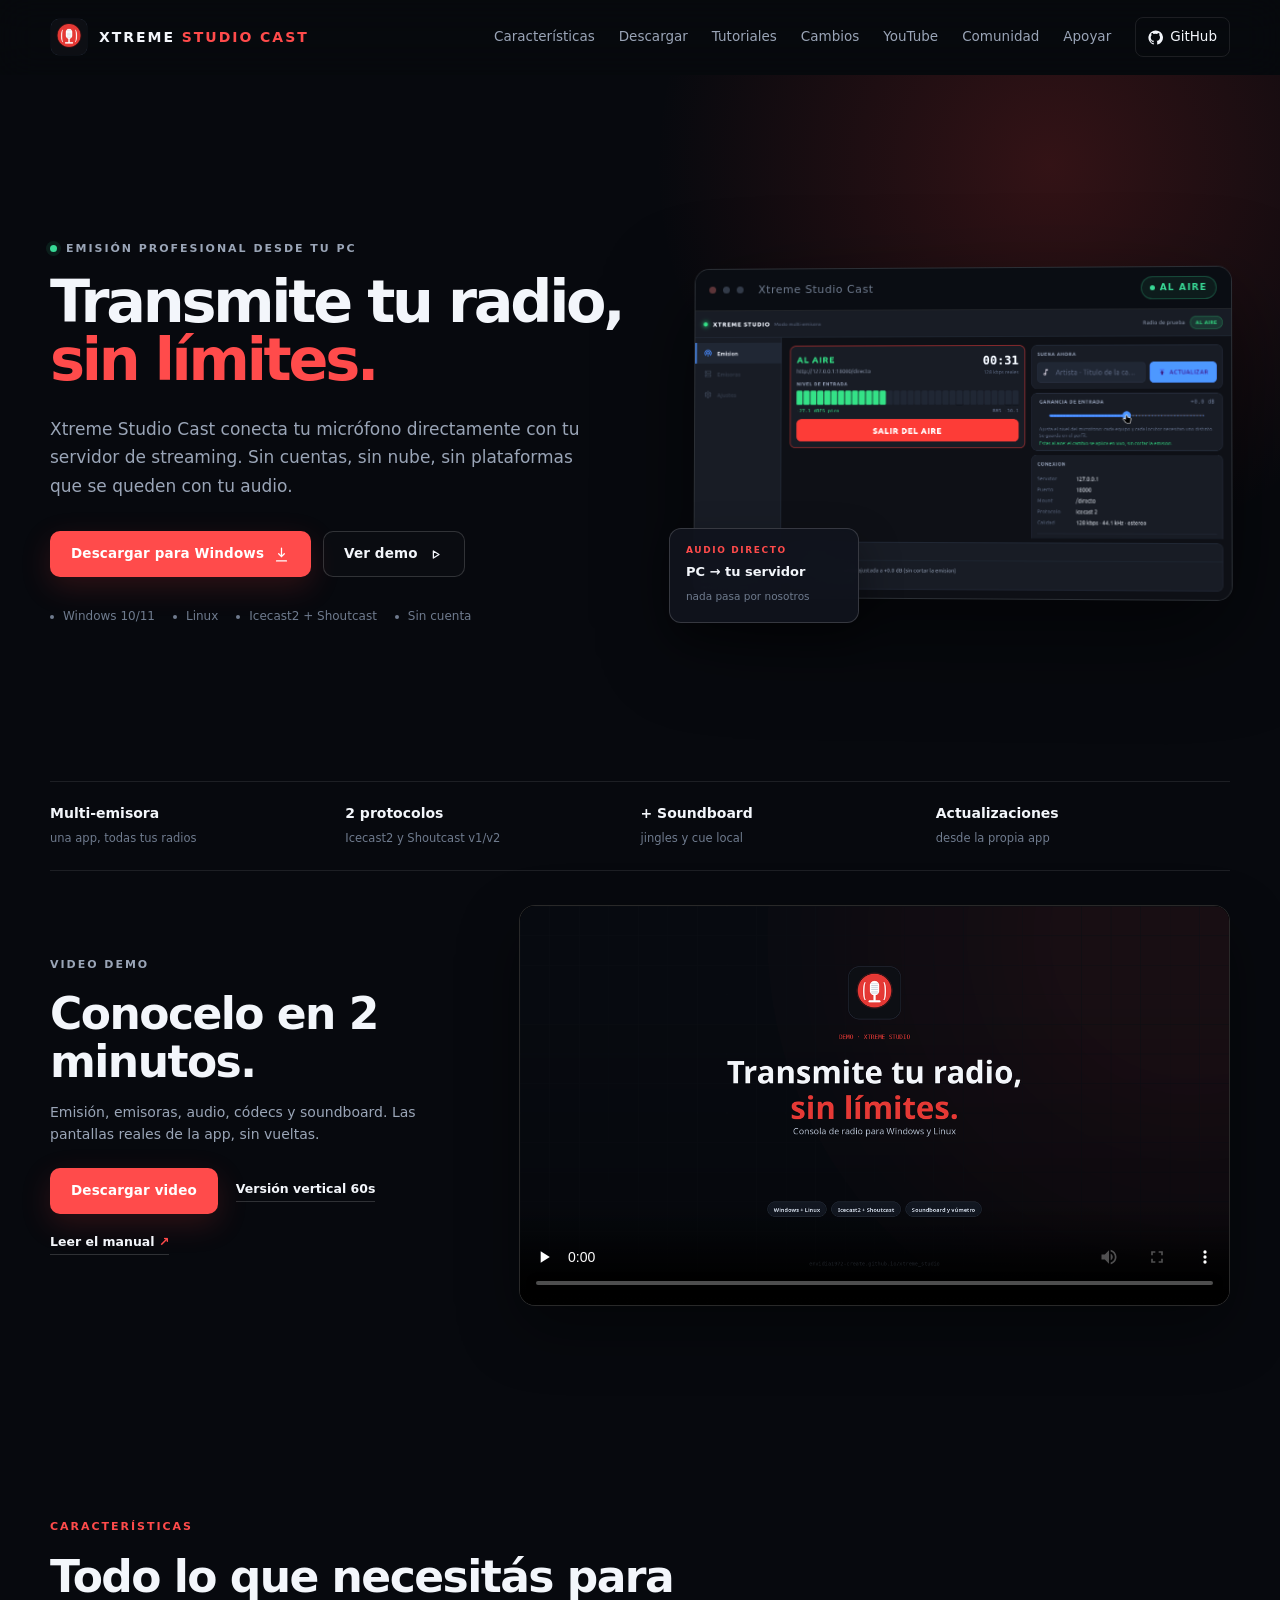
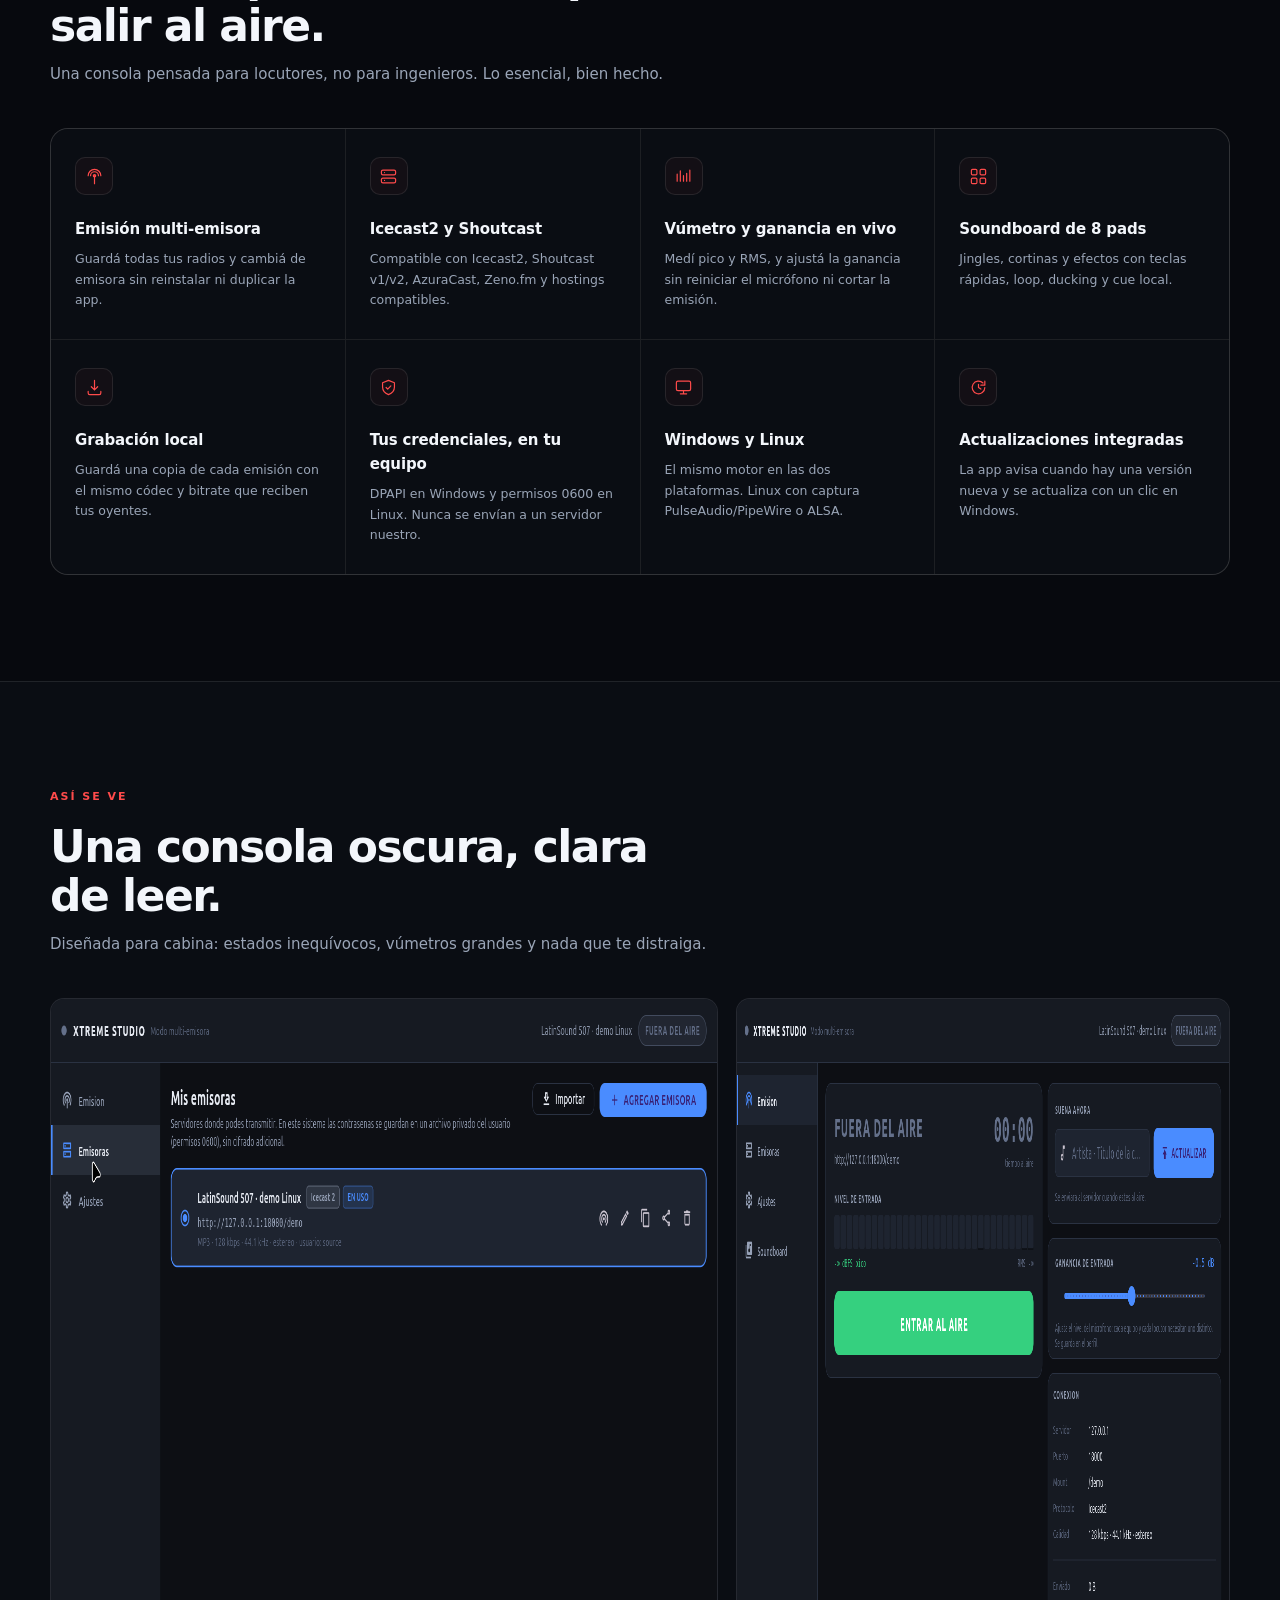
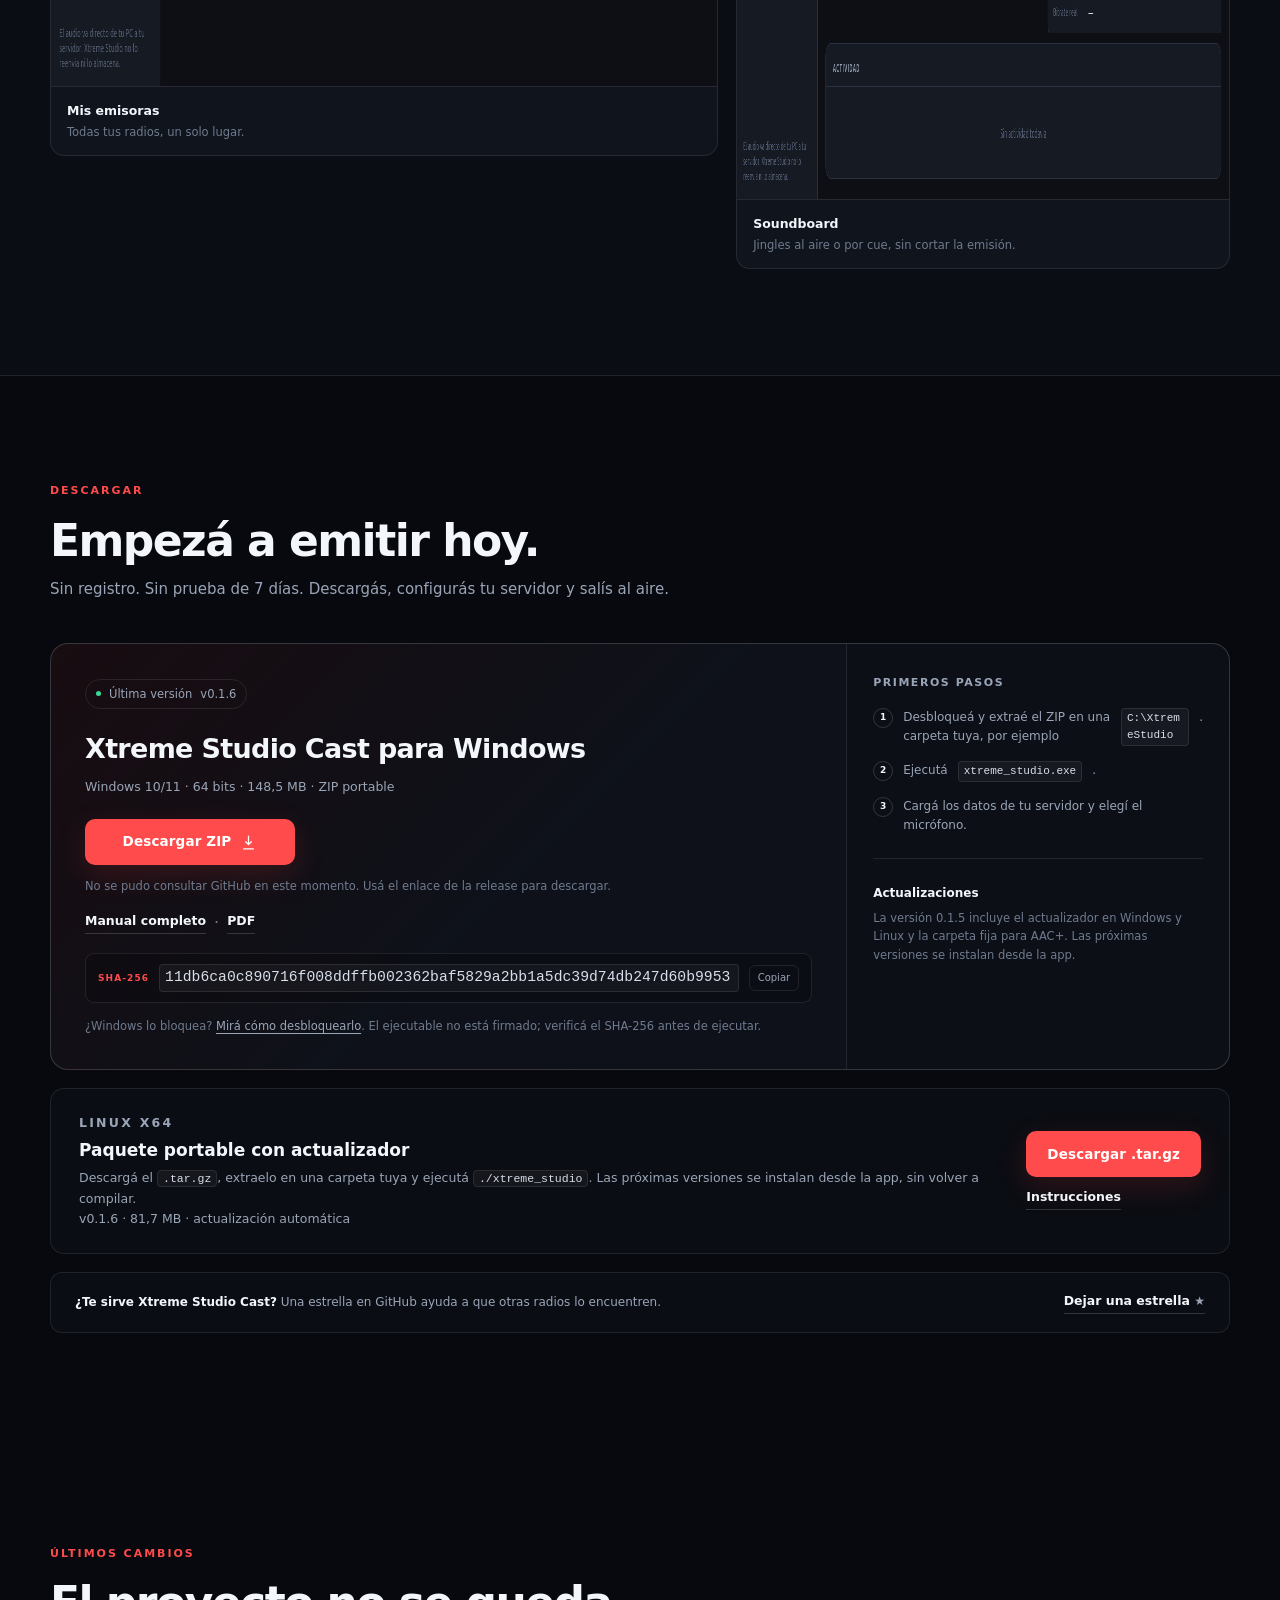
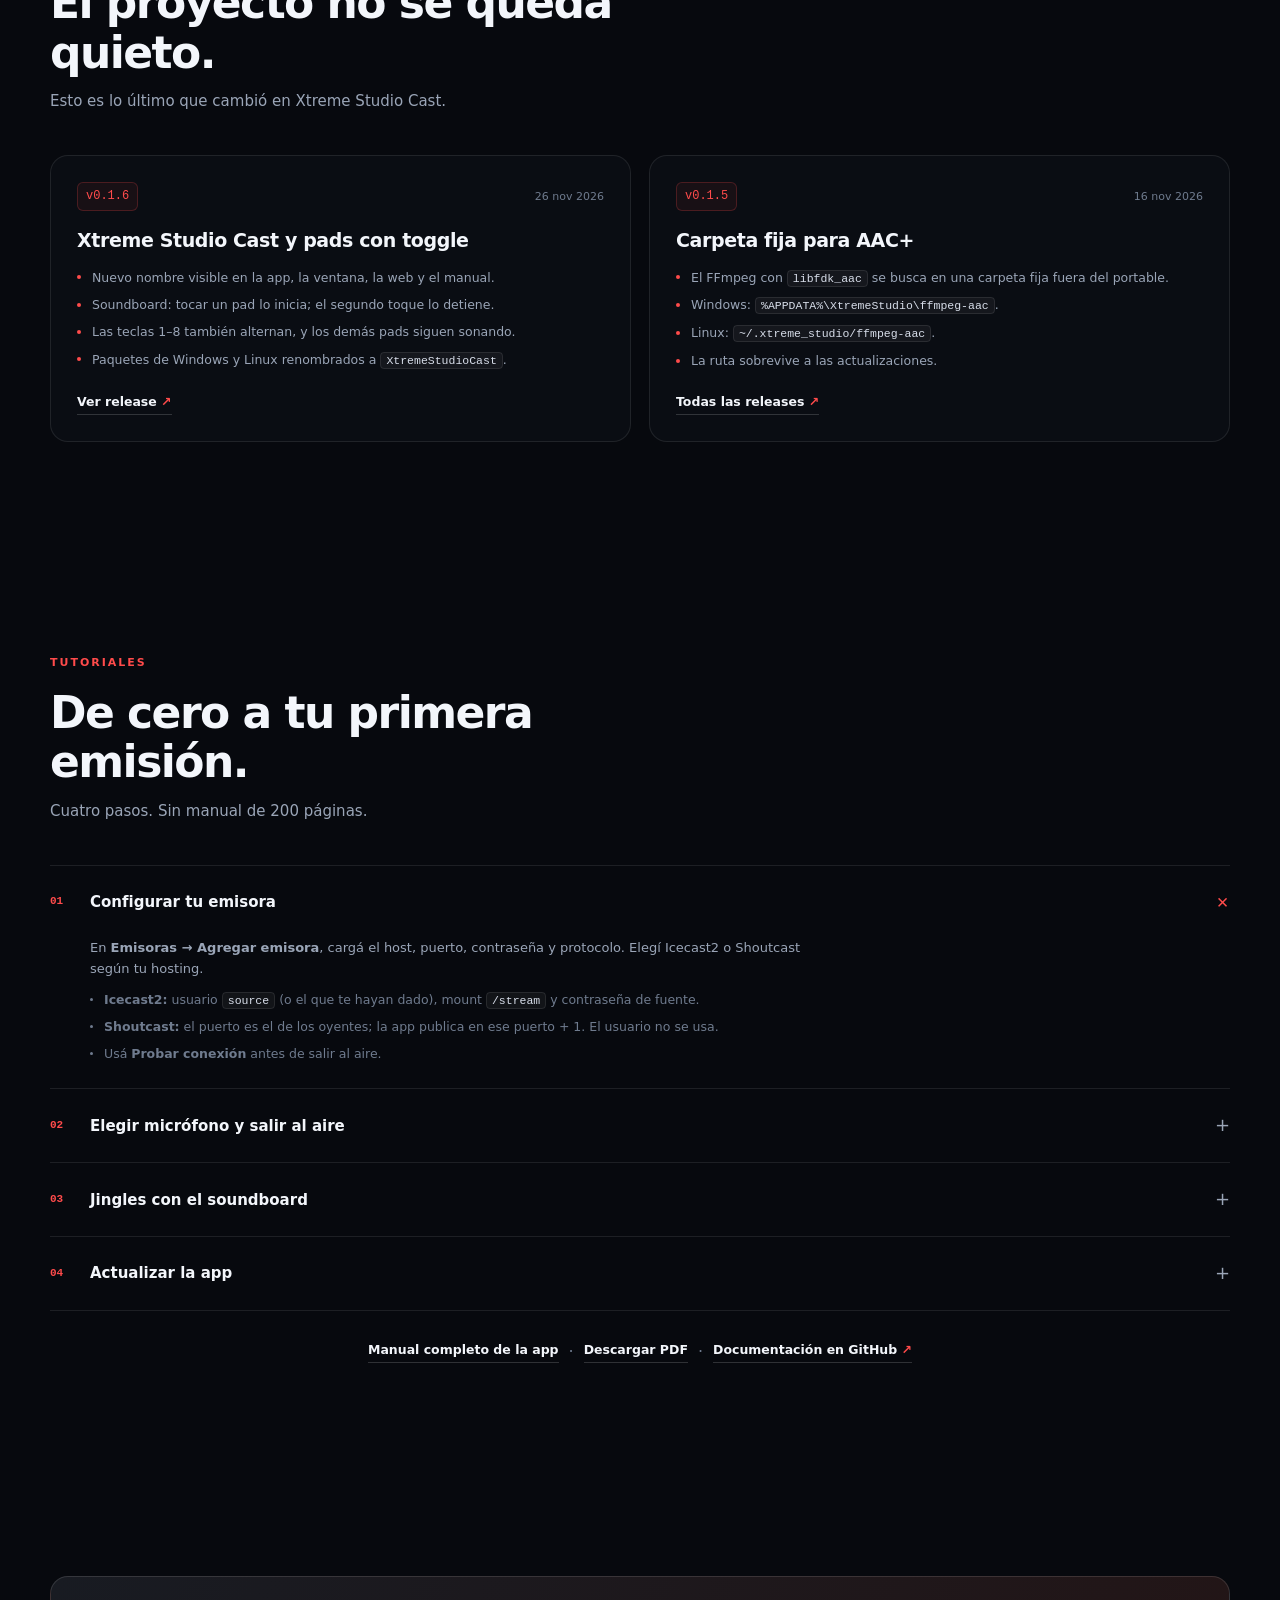
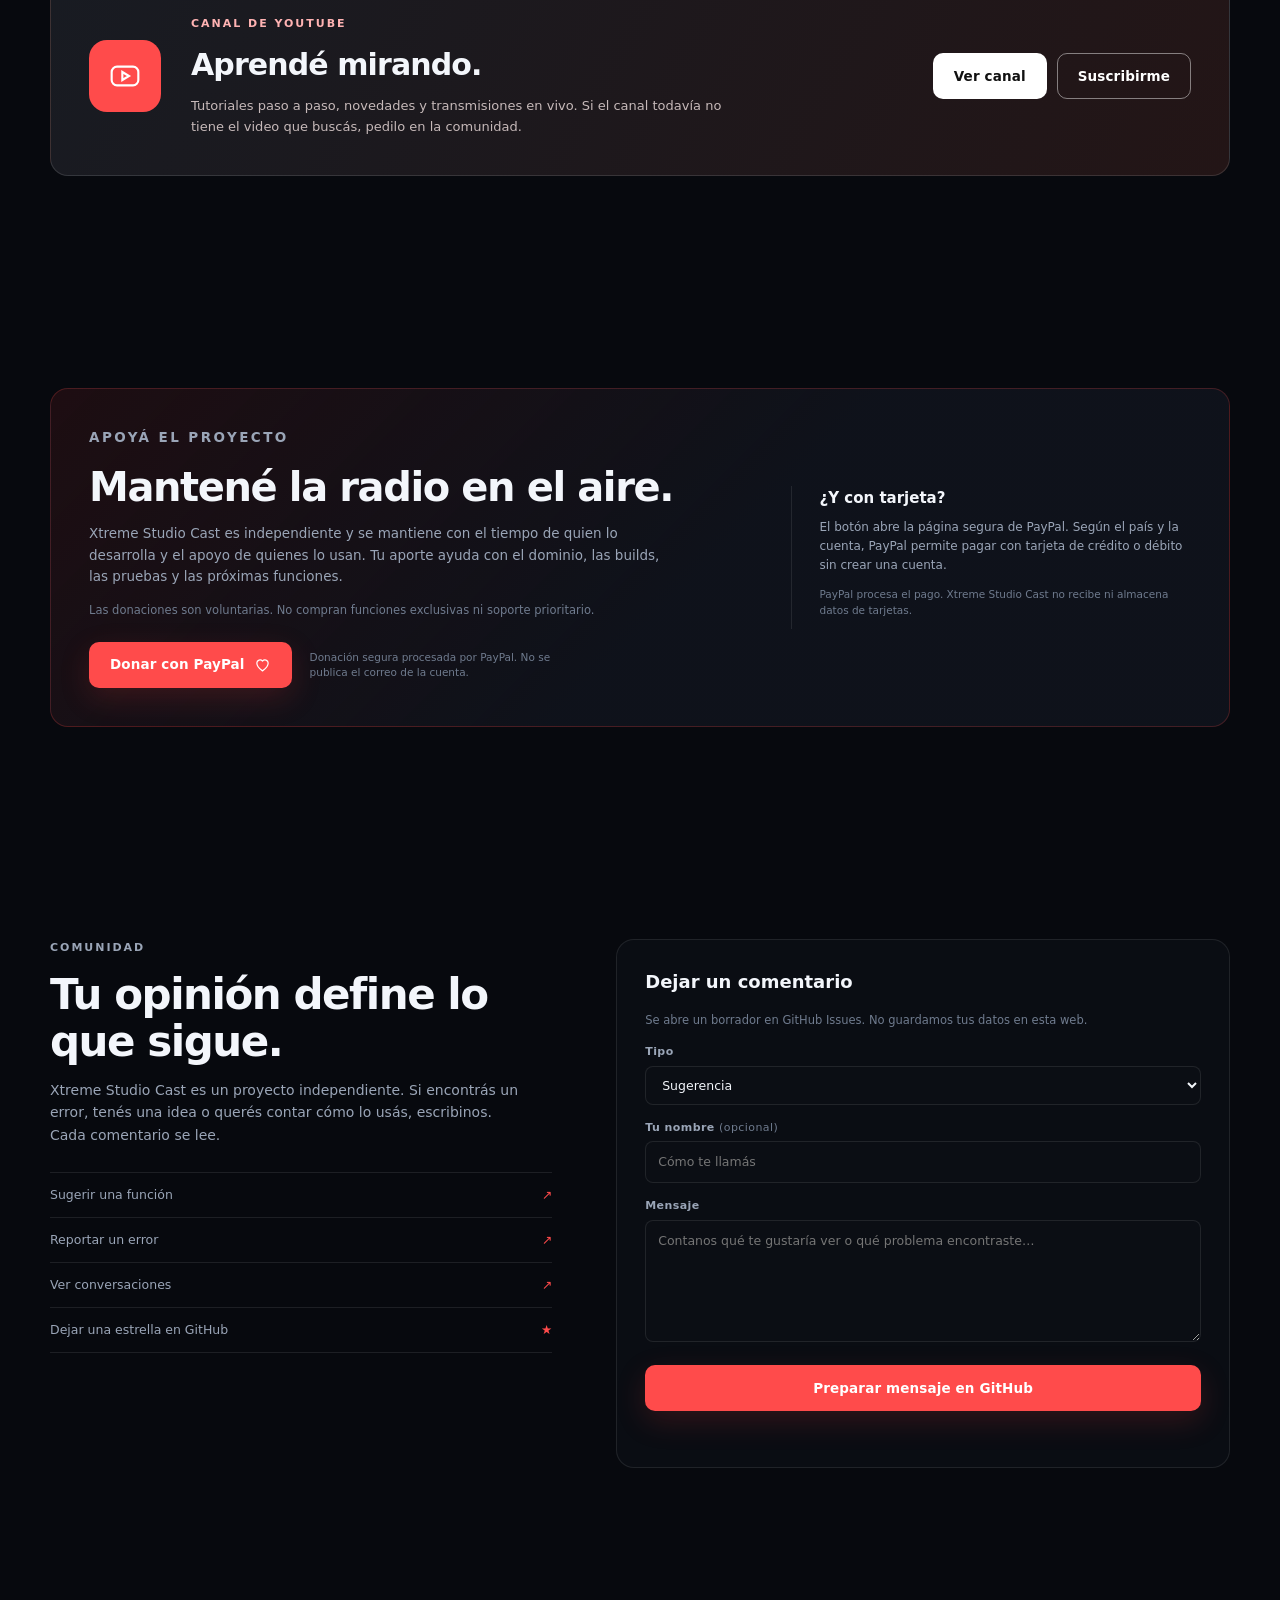
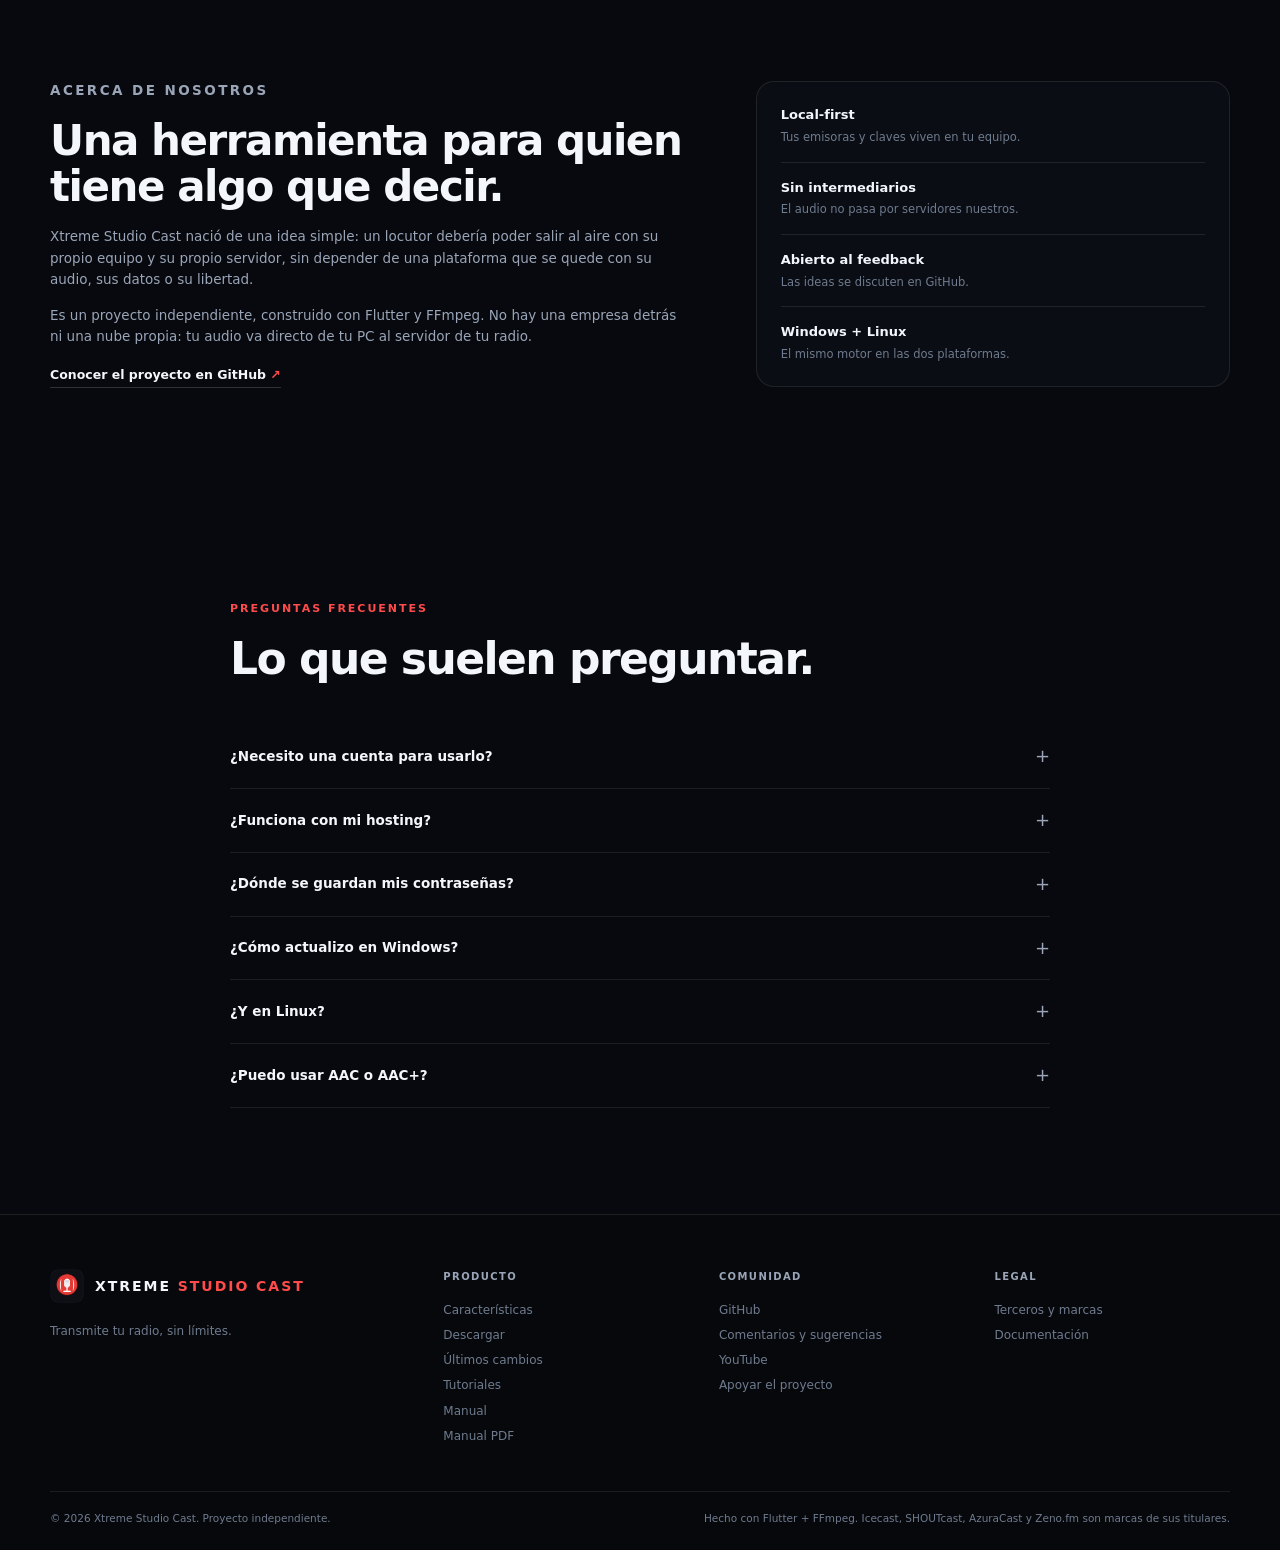
==== commit 92d26420: "Web: release 0.1.6 de Xtreme Studio Cast" ====
--- a/site/index.html
+++ b/site/index.html
@@ -225,8 +225,8 @@
           <div class="download-main">
             <div class="release-badge"><span class="status-dot"></span> Última versión <span id="release-version">v0.1.6</span></div>
             <h3>Xtreme Studio Cast para Windows</h3>
-            <p class="download-meta"><span id="release-platform">Windows 10/11 · 64 bits</span> · <span id="release-size">146,1 MB</span> · ZIP portable</p>
-            <a class="btn btn-primary btn-download" id="download-button" href="https://github.com/envidia1972-create/xtreme_studio/releases/download/v0.1.3/XtremeStudio-0.1.3-windows-x64.zip">
+            <p class="download-meta"><span id="release-platform">Windows 10/11 · 64 bits</span> · <span id="release-size">148,5 MB</span> · ZIP portable</p>
+            <a class="btn btn-primary btn-download" id="download-button" href="https://github.com/envidia1972-create/xtreme_studio/releases/download/v0.1.6/XtremeStudioCast-0.1.6-windows-x64.zip">
               Descargar ZIP
               <svg viewBox="0 0 24 24" aria-hidden="true"><path d="M12 3v12m0 0 4-4m-4 4-4-4M5 21h14"/></svg>
             </a>
@@ -239,7 +239,7 @@
             </div>
             <div class="checksum">
               <span>SHA-256</span>
-              <code id="release-checksum">bc00fceb2e7a706dad8719ccf54730f6206d10852e432f79225af448619686f6</code>
+              <code id="release-checksum">11db6ca0c890716f008ddffb002362baf5829a2bb1a5dc39d74db247d60b9953</code>
               <button class="copy-button" id="copy-checksum" type="button" aria-label="Copiar checksum">Copiar</button>
             </div>
             <p class="small-note">¿Windows lo bloquea? <a href="https://github.com/envidia1972-create/xtreme_studio/blob/master/README.md#windows-bloquea-el-exe-descargado" target="_blank" rel="noopener">Mirá cómo desbloquearlo</a>. El ejecutable no está firmado; verificá el SHA-256 antes de ejecutar.</p>
@@ -263,10 +263,10 @@
             <p class="eyebrow">Linux x64</p>
             <h3>Paquete portable con actualizador</h3>
             <p>Descargá el <code>.tar.gz</code>, extraelo en una carpeta tuya y ejecutá <code>./xtreme_studio</code>. Las próximas versiones se instalan desde la app, sin volver a compilar.</p>
-            <p class="linux-meta" id="linux-release-meta">v0.1.5 · 80,3 MB · actualización automática</p>
+            <p class="linux-meta" id="linux-release-meta">v0.1.6 · 81,7 MB · actualización automática</p>
           </div>
           <div class="linux-actions">
-            <a class="btn btn-primary" id="linux-download" href="https://github.com/envidia1972-create/xtreme_studio/releases/download/v0.1.5/XtremeStudioCast-0.1.6-linux-x64.tar.gz" target="_blank" rel="noopener">Descargar .tar.gz</a>
+            <a class="btn btn-primary" id="linux-download" href="https://github.com/envidia1972-create/xtreme_studio/releases/download/v0.1.6/XtremeStudioCast-0.1.6-linux-x64.tar.gz" target="_blank" rel="noopener">Descargar .tar.gz</a>
             <a class="text-link" href="manual.html#linux">Instrucciones</a>
           </div>
         </div>
@@ -289,6 +289,20 @@
         <div class="changes-grid">
           <article class="release-card reveal">
             <div class="release-head">
+              <span class="version">v0.1.6</span>
+              <time datetime="2026-11-26">26 nov 2026</time>
+            </div>
+            <h3>Xtreme Studio Cast y pads con toggle</h3>
+            <ul>
+              <li>Nuevo nombre visible en la app, la ventana, la web y el manual.</li>
+              <li>Soundboard: tocar un pad lo inicia; el segundo toque lo detiene.</li>
+              <li>Las teclas 1–8 también alternan, y los demás pads siguen sonando.</li>
+              <li>Paquetes de Windows y Linux renombrados a <code>XtremeStudioCast</code>.</li>
+            </ul>
+            <a class="text-link" href="https://github.com/envidia1972-create/xtreme_studio/releases/tag/v0.1.6" target="_blank" rel="noopener">Ver release <span>↗</span></a>
+          </article>
+          <article class="release-card reveal">
+            <div class="release-head">
               <span class="version">v0.1.5</span>
               <time datetime="2026-11-16">16 nov 2026</time>
             </div>
@@ -297,20 +311,7 @@
               <li>El FFmpeg con <code>libfdk_aac</code> se busca en una carpeta fija fuera del portable.</li>
               <li>Windows: <code>%APPDATA%\XtremeStudio\ffmpeg-aac</code>.</li>
               <li>Linux: <code>~/.xtreme_studio/ffmpeg-aac</code>.</li>
-              <li>La ruta sobrevive a las actualizaciones y se guarda sola al detectarla.</li>
-            </ul>
-            <a class="text-link" href="https://github.com/envidia1972-create/xtreme_studio/releases/tag/v0.1.5" target="_blank" rel="noopener">Ver release <span>↗</span></a>
-          </article>
-          <article class="release-card reveal">
-            <div class="release-head">
-              <span class="version">v0.1.4</span>
-              <time datetime="2026-11-11">11 nov 2026</time>
-            </div>
-            <h3>Actualizador de Windows corregido</h3>
-            <ul>
-              <li>Lanzamiento silencioso del actualizador corregido.</li>
-              <li>Más pruebas de compilación y de arranque del updater.</li>
-              <li>Las versiones anteriores con actualizador reciben esta mejora.</li>
+              <li>La ruta sobrevive a las actualizaciones.</li>
             </ul>
             <a class="text-link" href="https://github.com/envidia1972-create/xtreme_studio/releases" target="_blank" rel="noopener">Todas las releases <span>↗</span></a>
           </article>
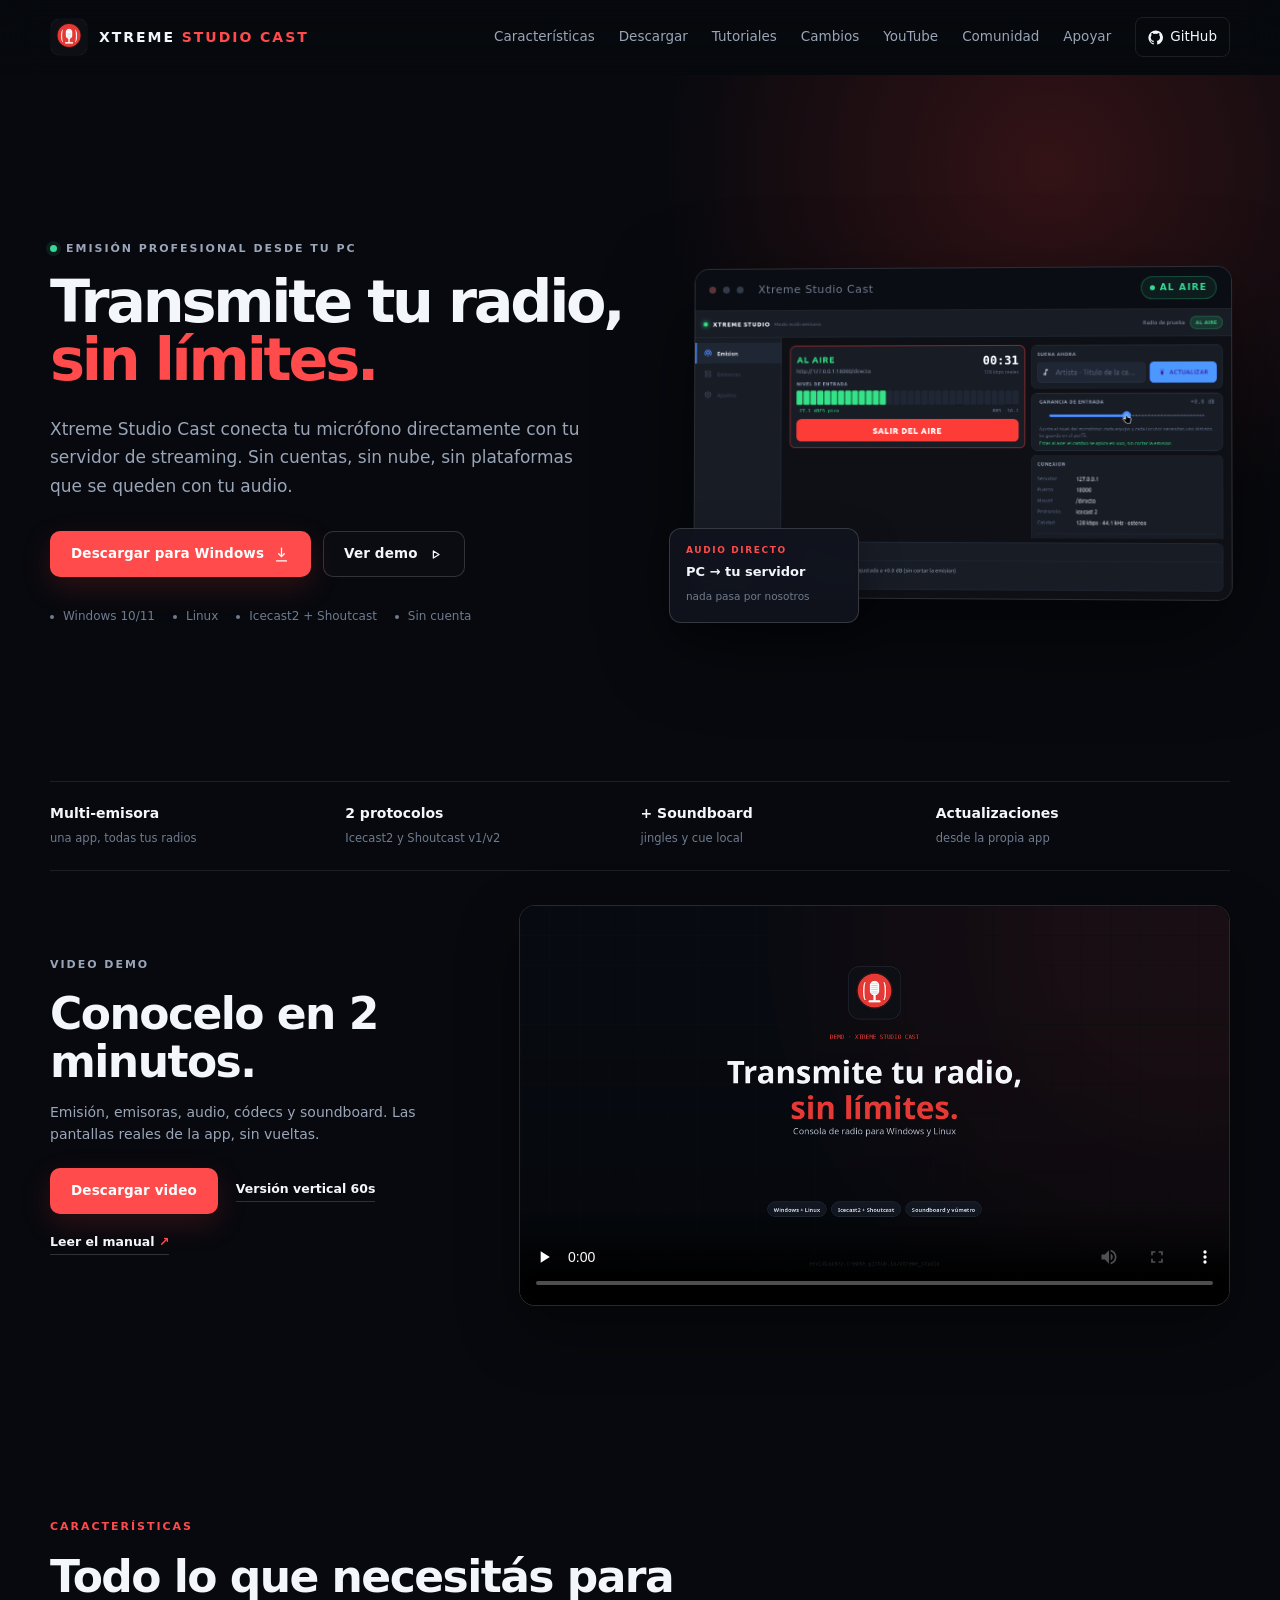
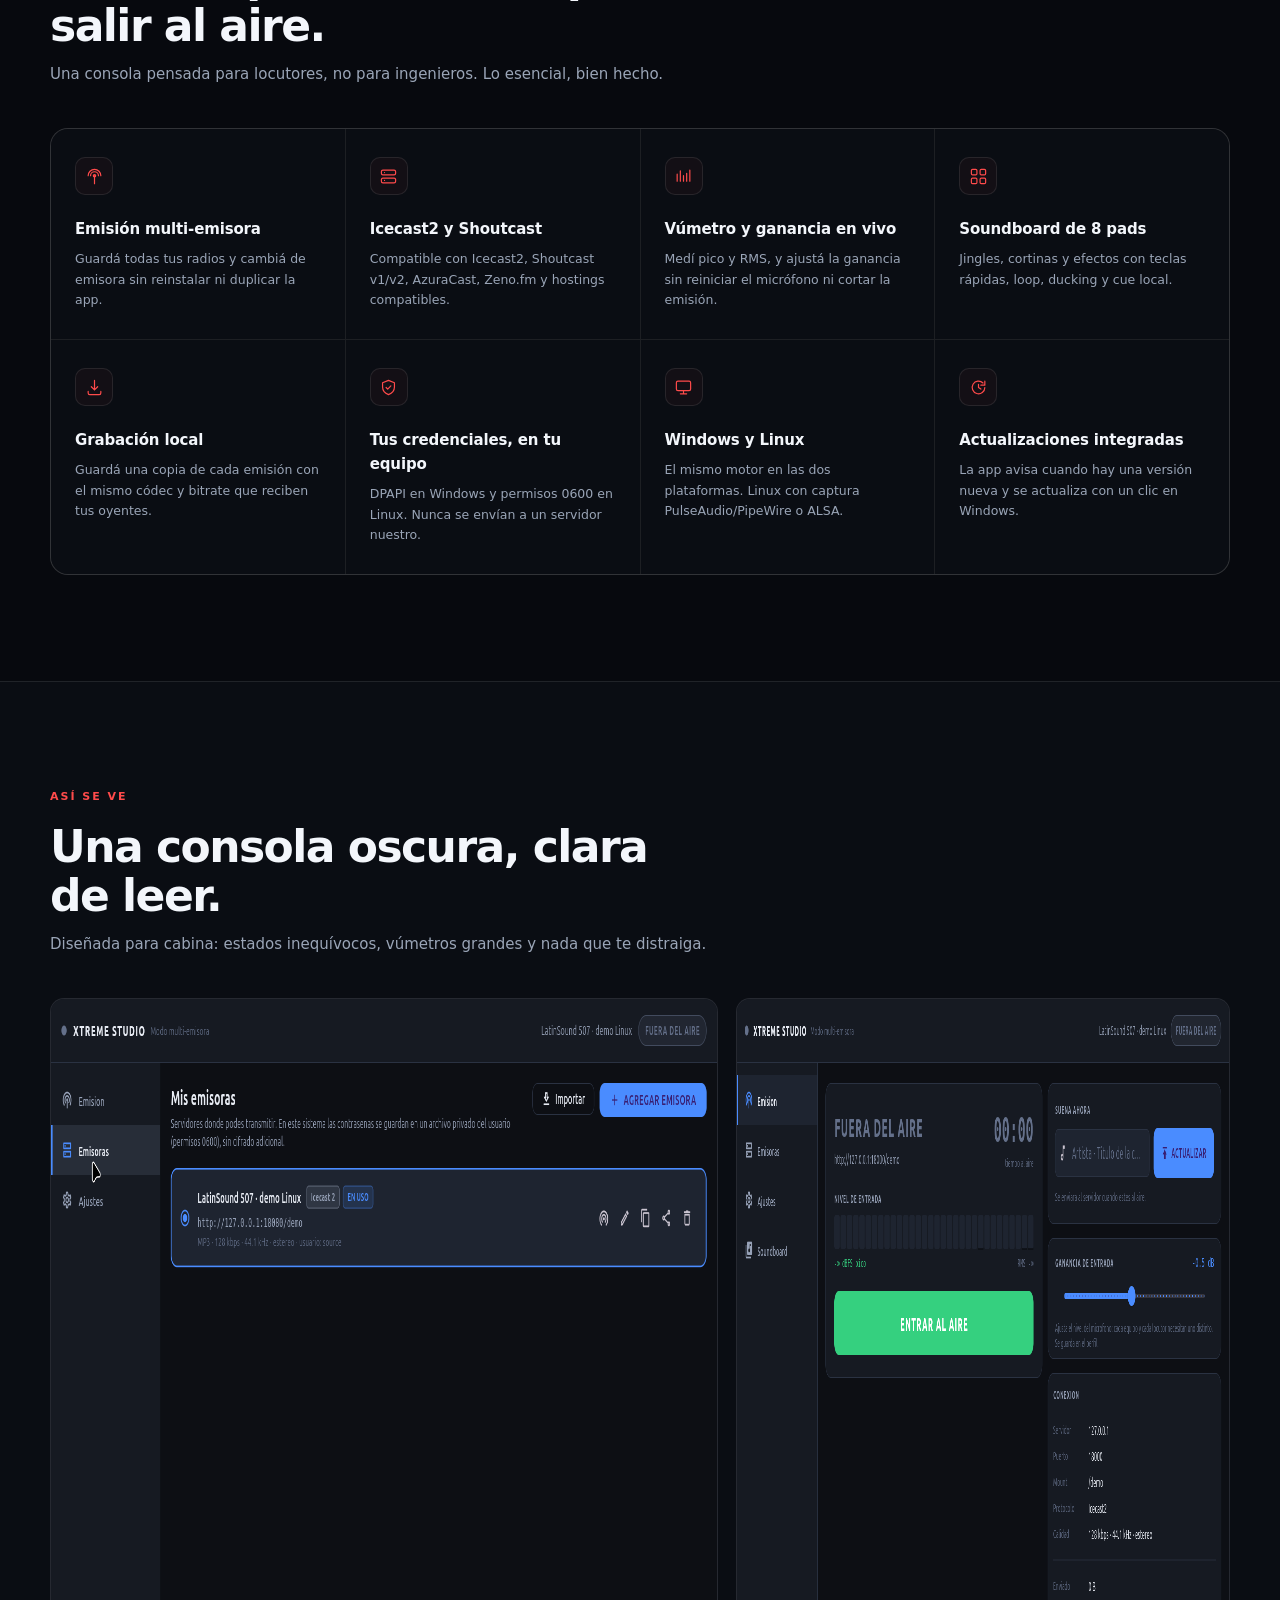
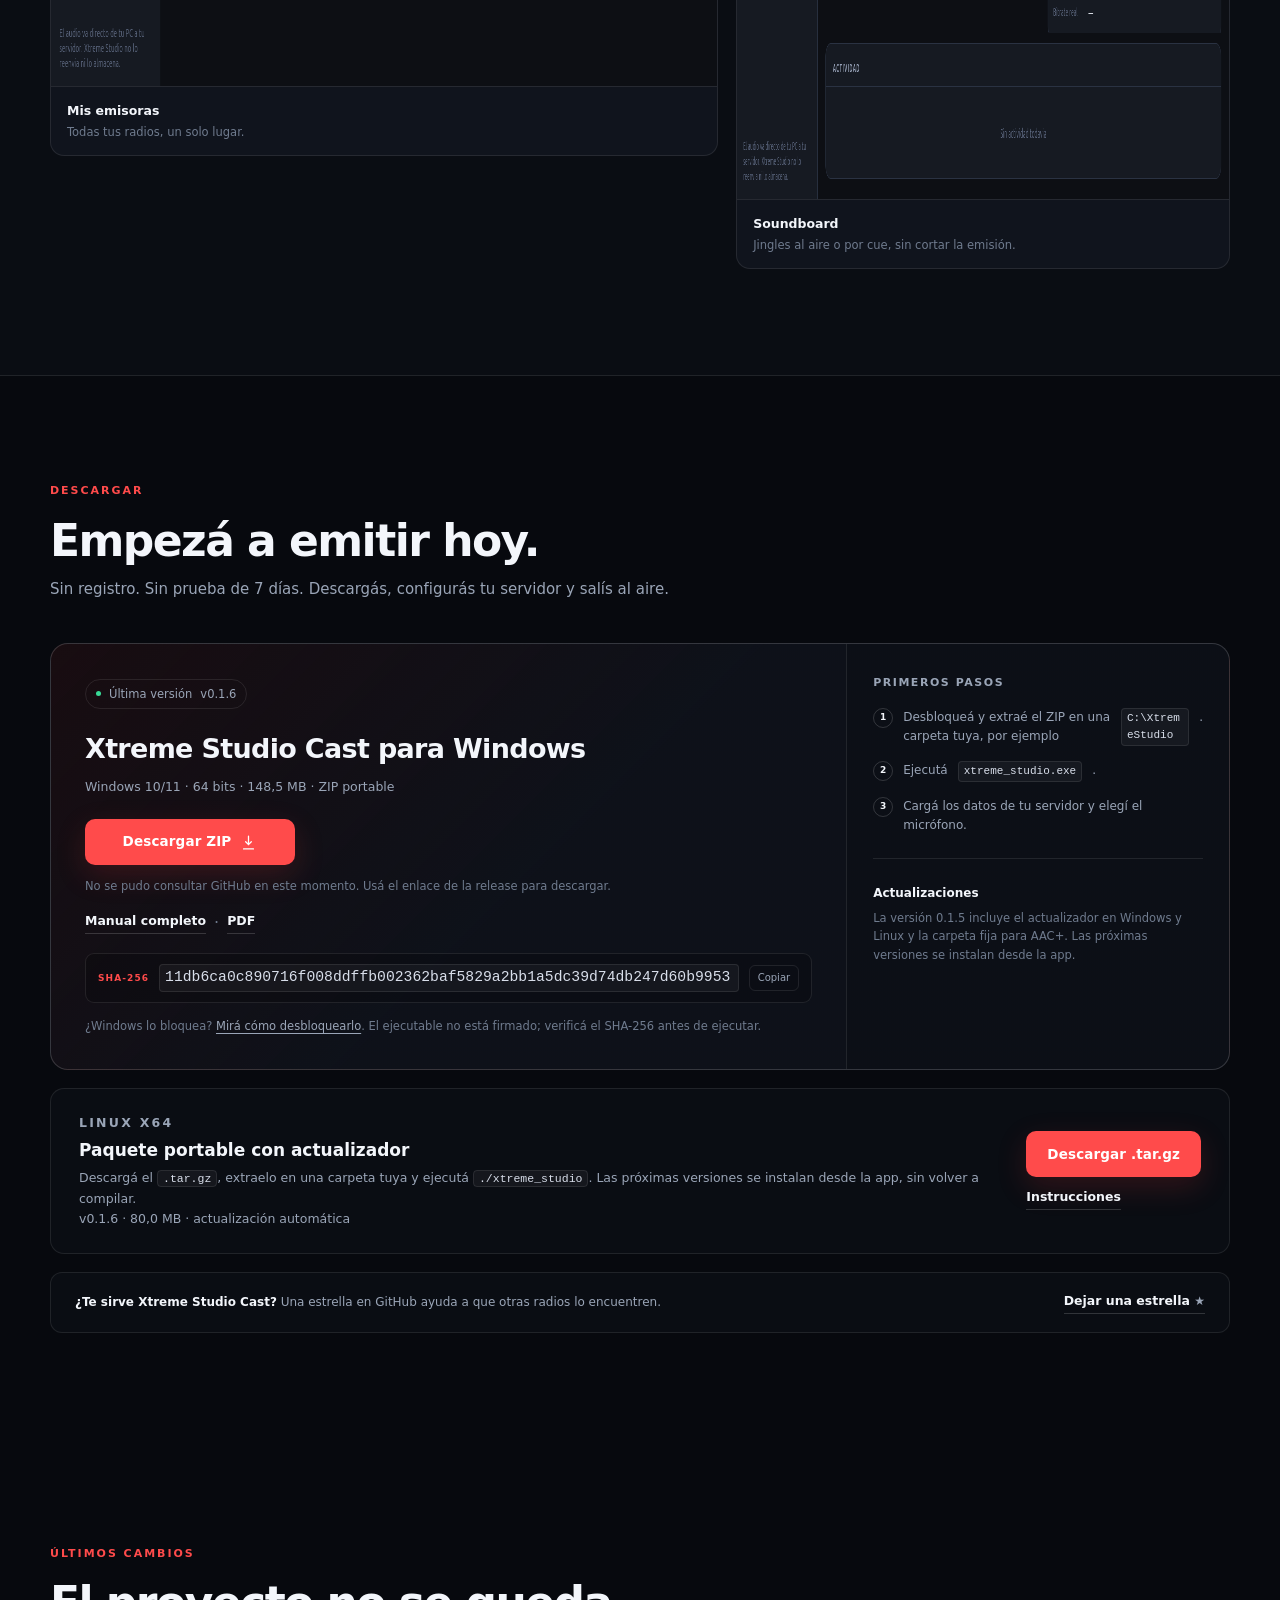
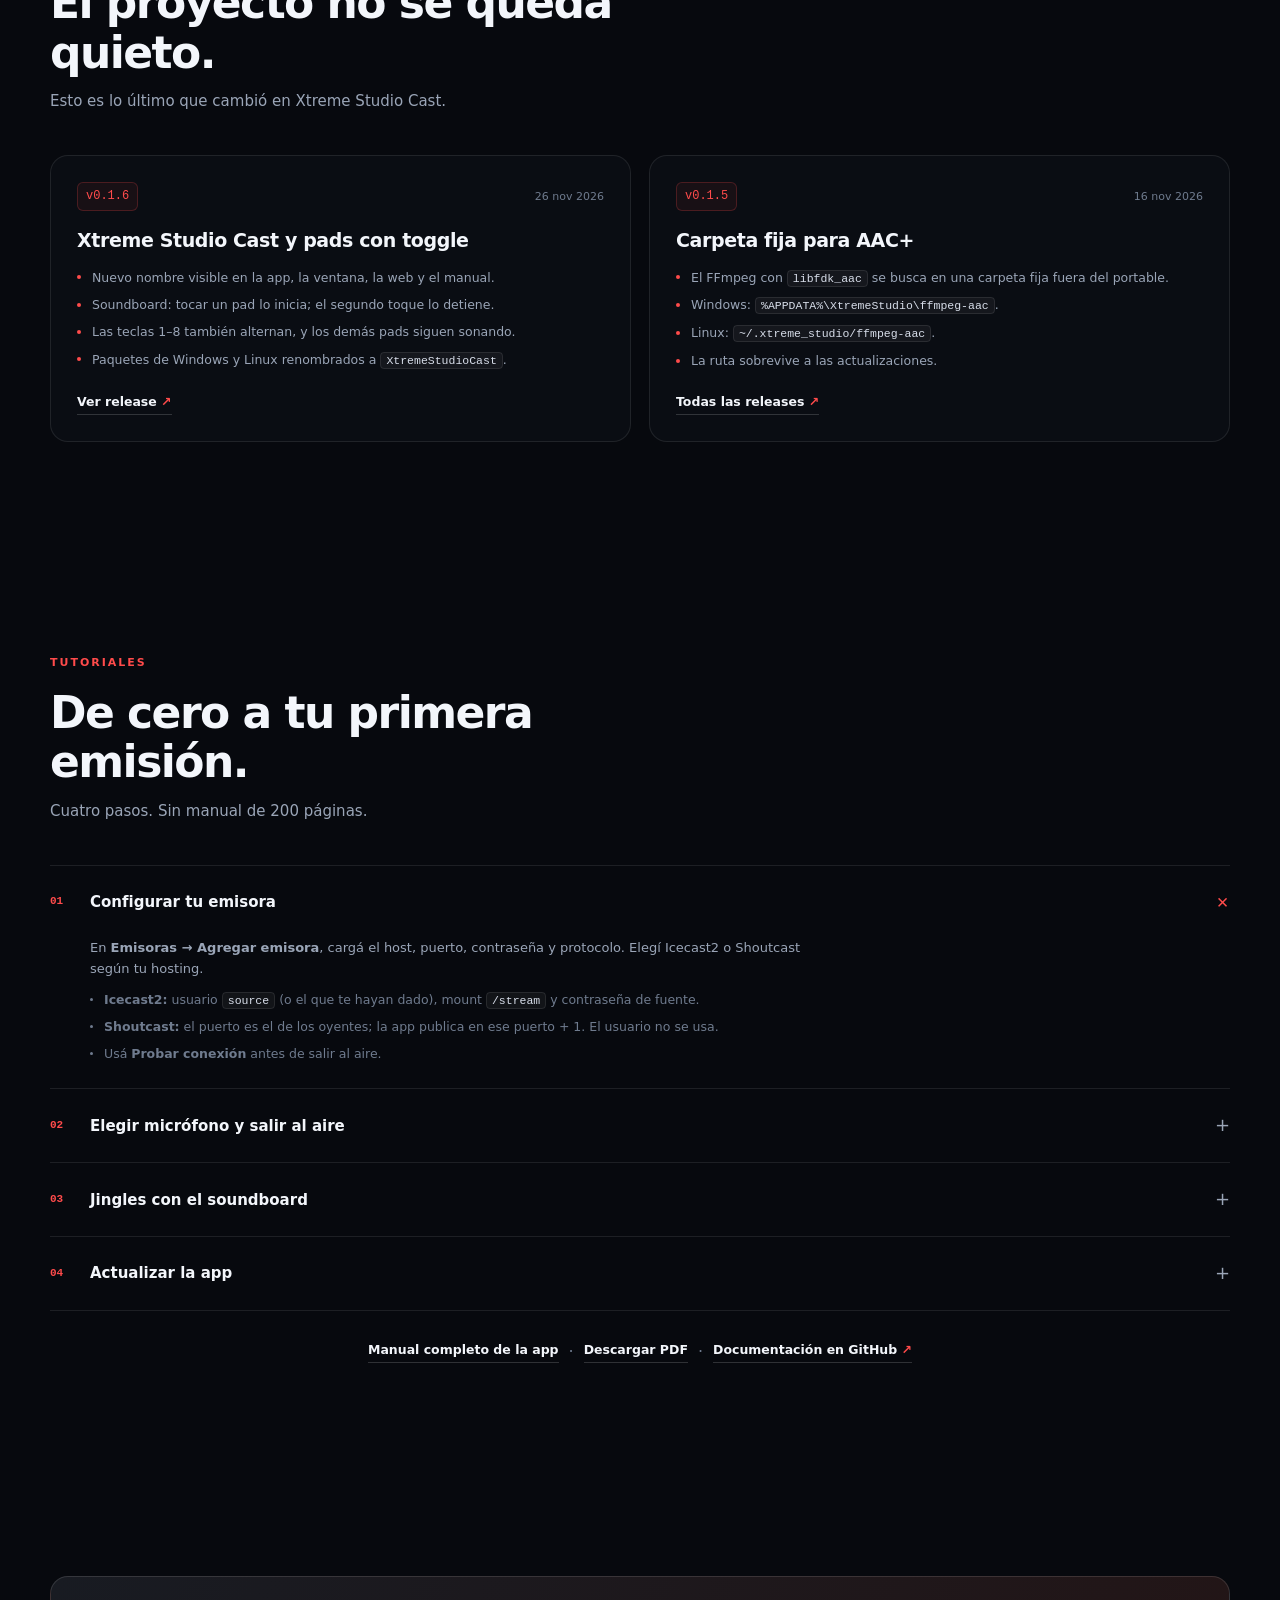
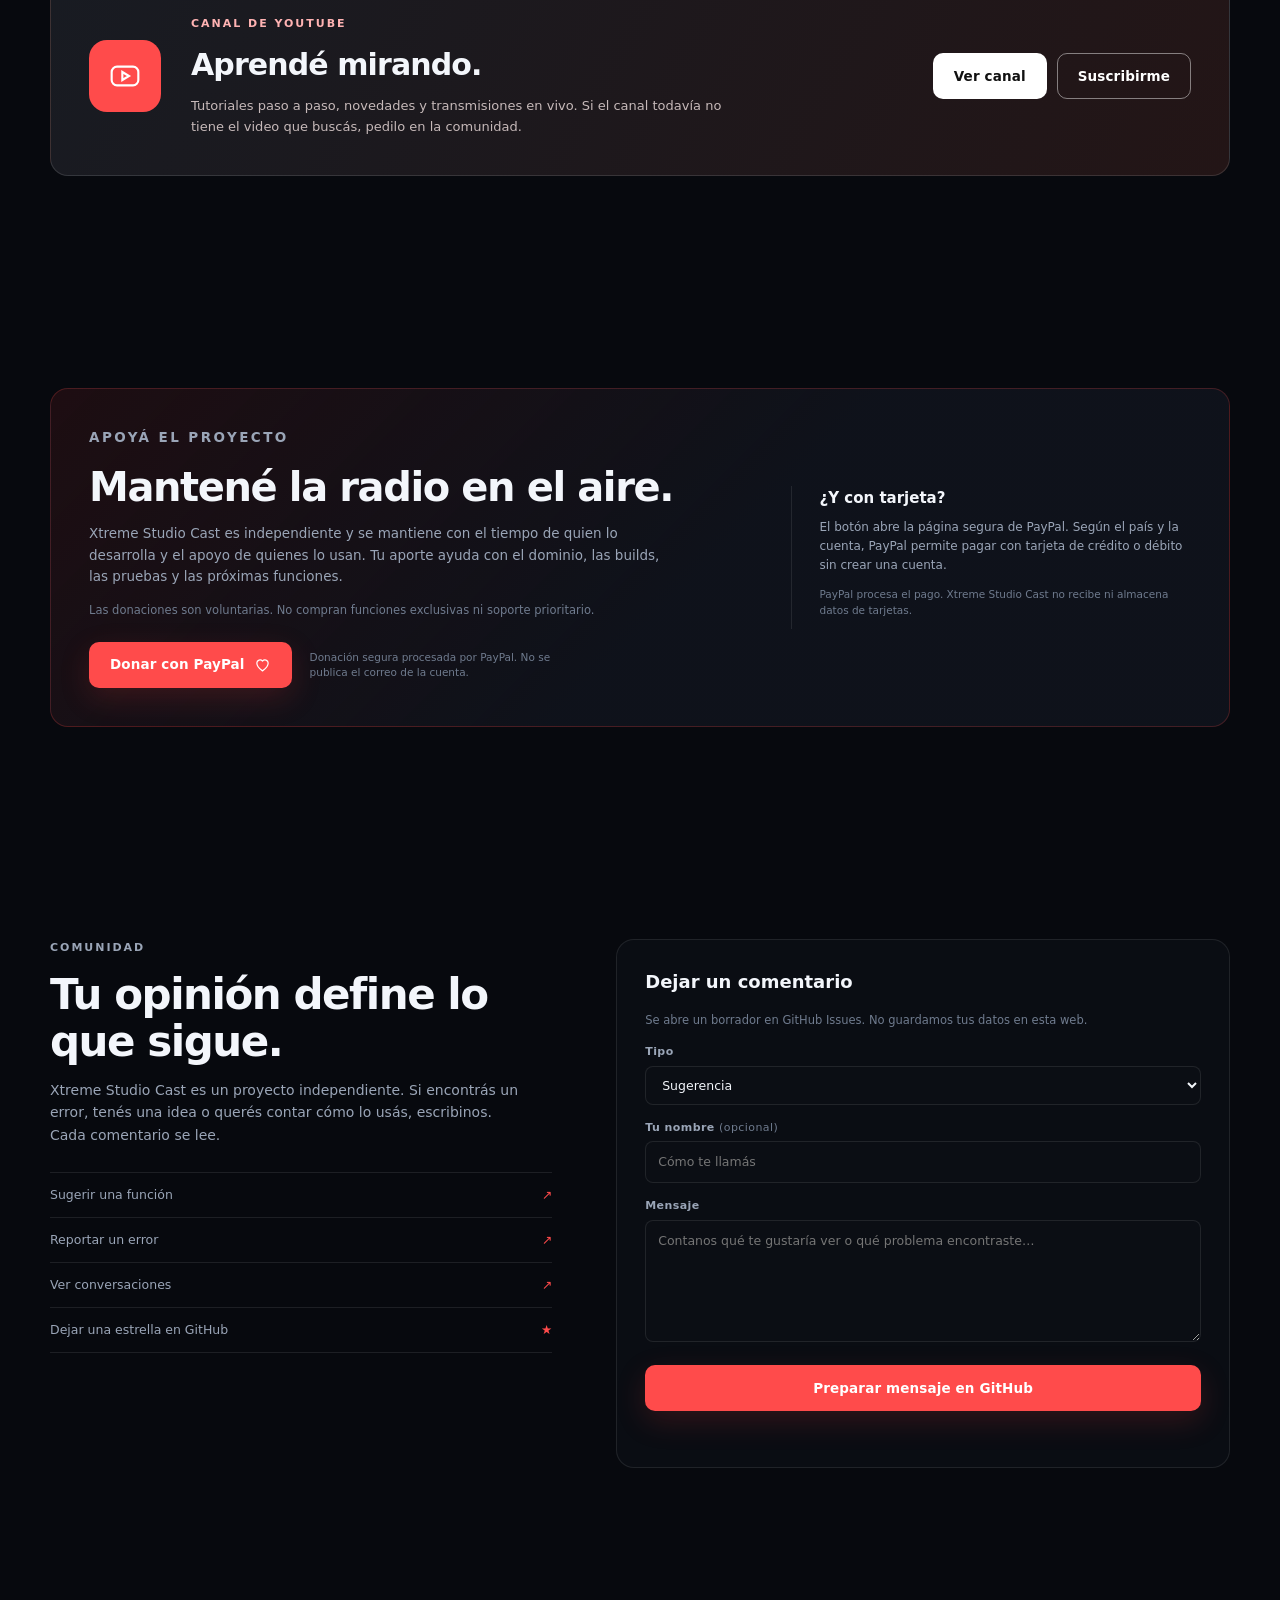
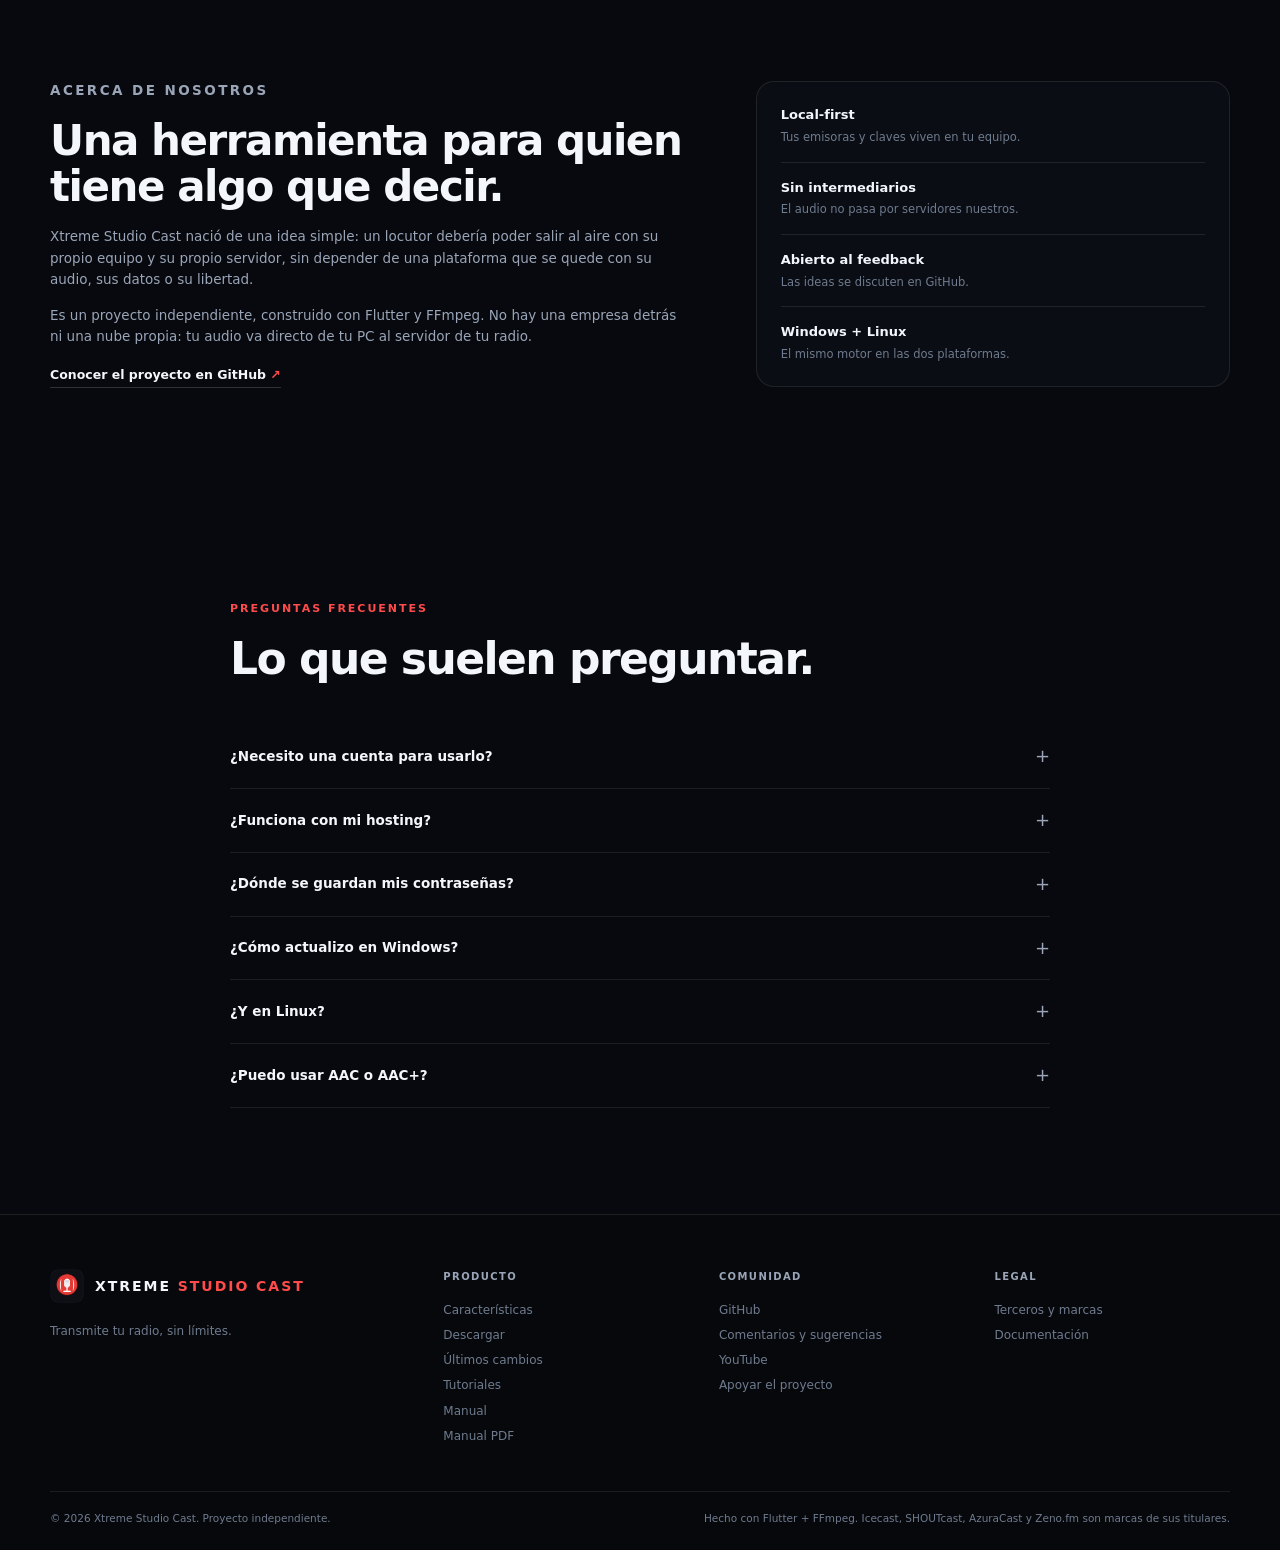
==== commit adf95b7f: "Linux 0.1.6: paquete compatible y checksum" ====
--- a/site/index.html
+++ b/site/index.html
@@ -263,7 +263,7 @@
             <p class="eyebrow">Linux x64</p>
             <h3>Paquete portable con actualizador</h3>
             <p>Descargá el <code>.tar.gz</code>, extraelo en una carpeta tuya y ejecutá <code>./xtreme_studio</code>. Las próximas versiones se instalan desde la app, sin volver a compilar.</p>
-            <p class="linux-meta" id="linux-release-meta">v0.1.6 · 81,7 MB · actualización automática</p>
+            <p class="linux-meta" id="linux-release-meta">v0.1.6 · 80,0 MB · actualización automática</p>
           </div>
           <div class="linux-actions">
             <a class="btn btn-primary" id="linux-download" href="https://github.com/envidia1972-create/xtreme_studio/releases/download/v0.1.6/XtremeStudioCast-0.1.6-linux-x64.tar.gz" target="_blank" rel="noopener">Descargar .tar.gz</a>
